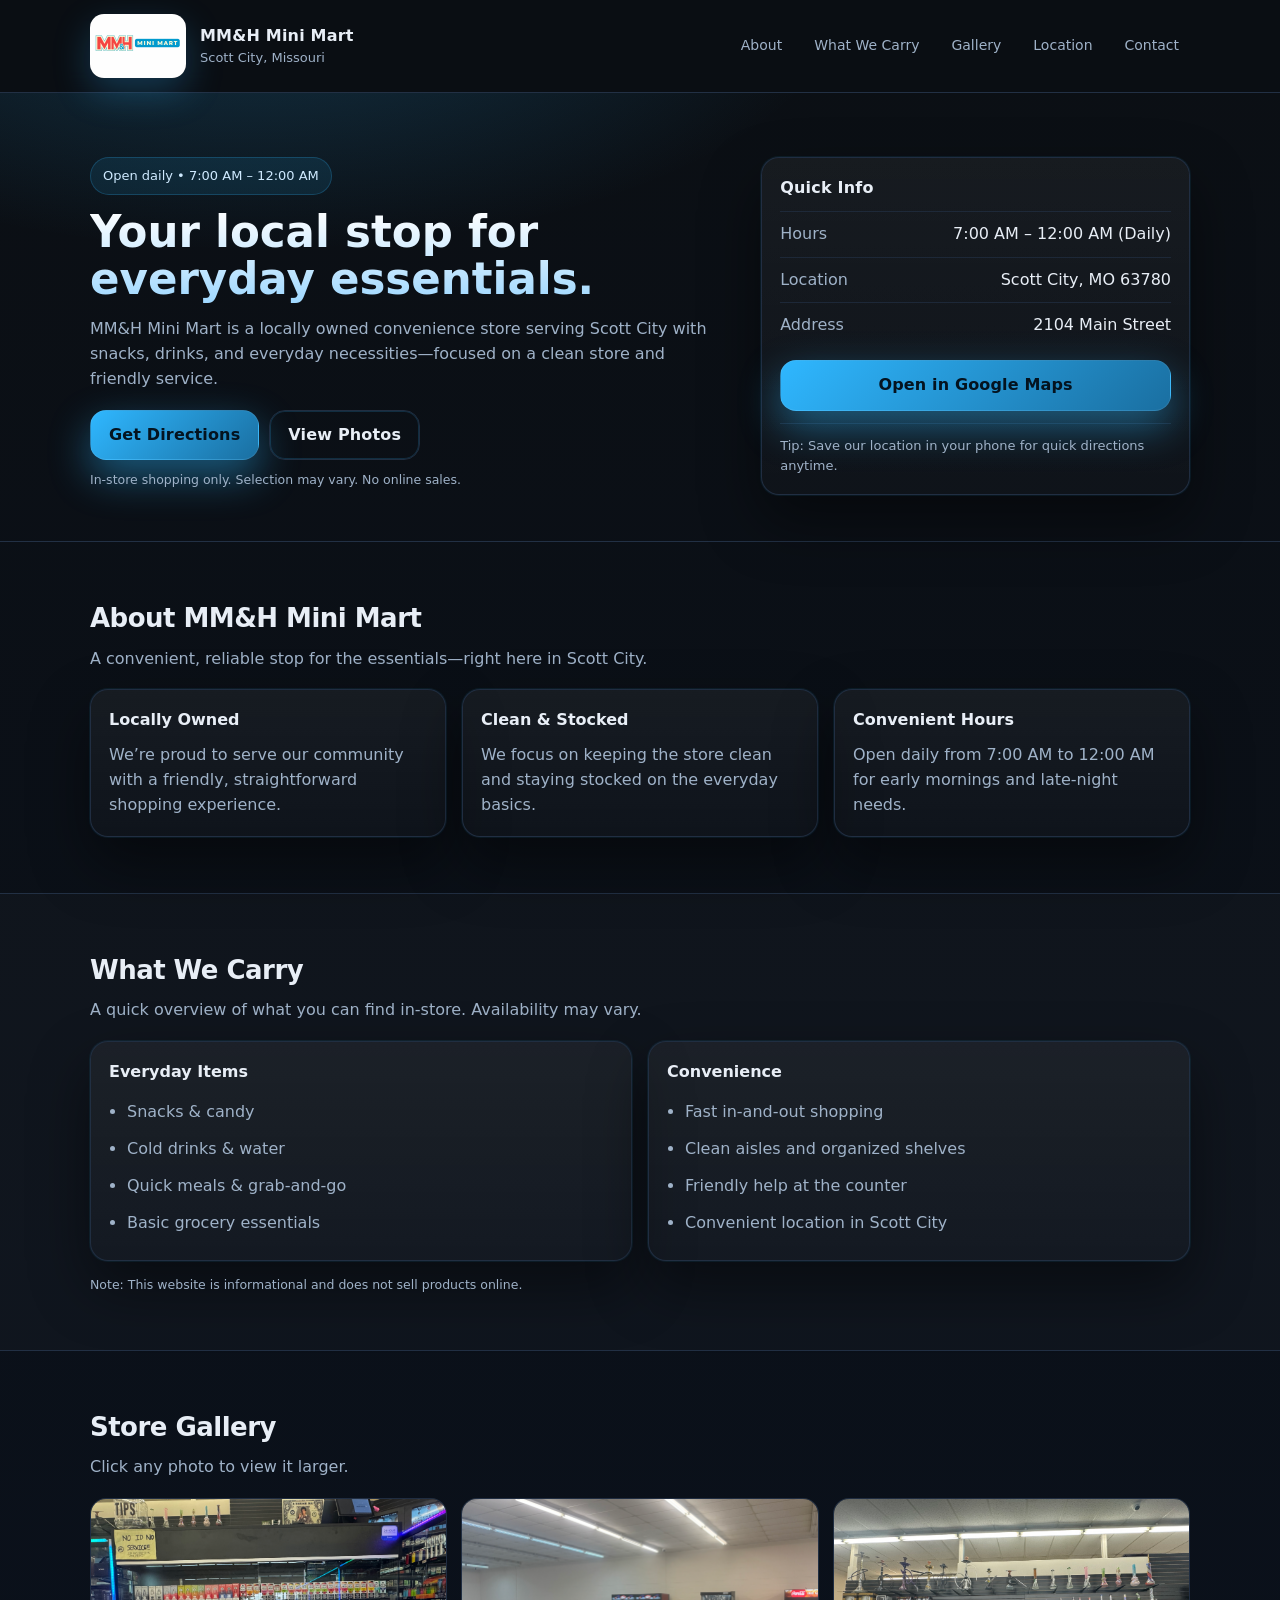
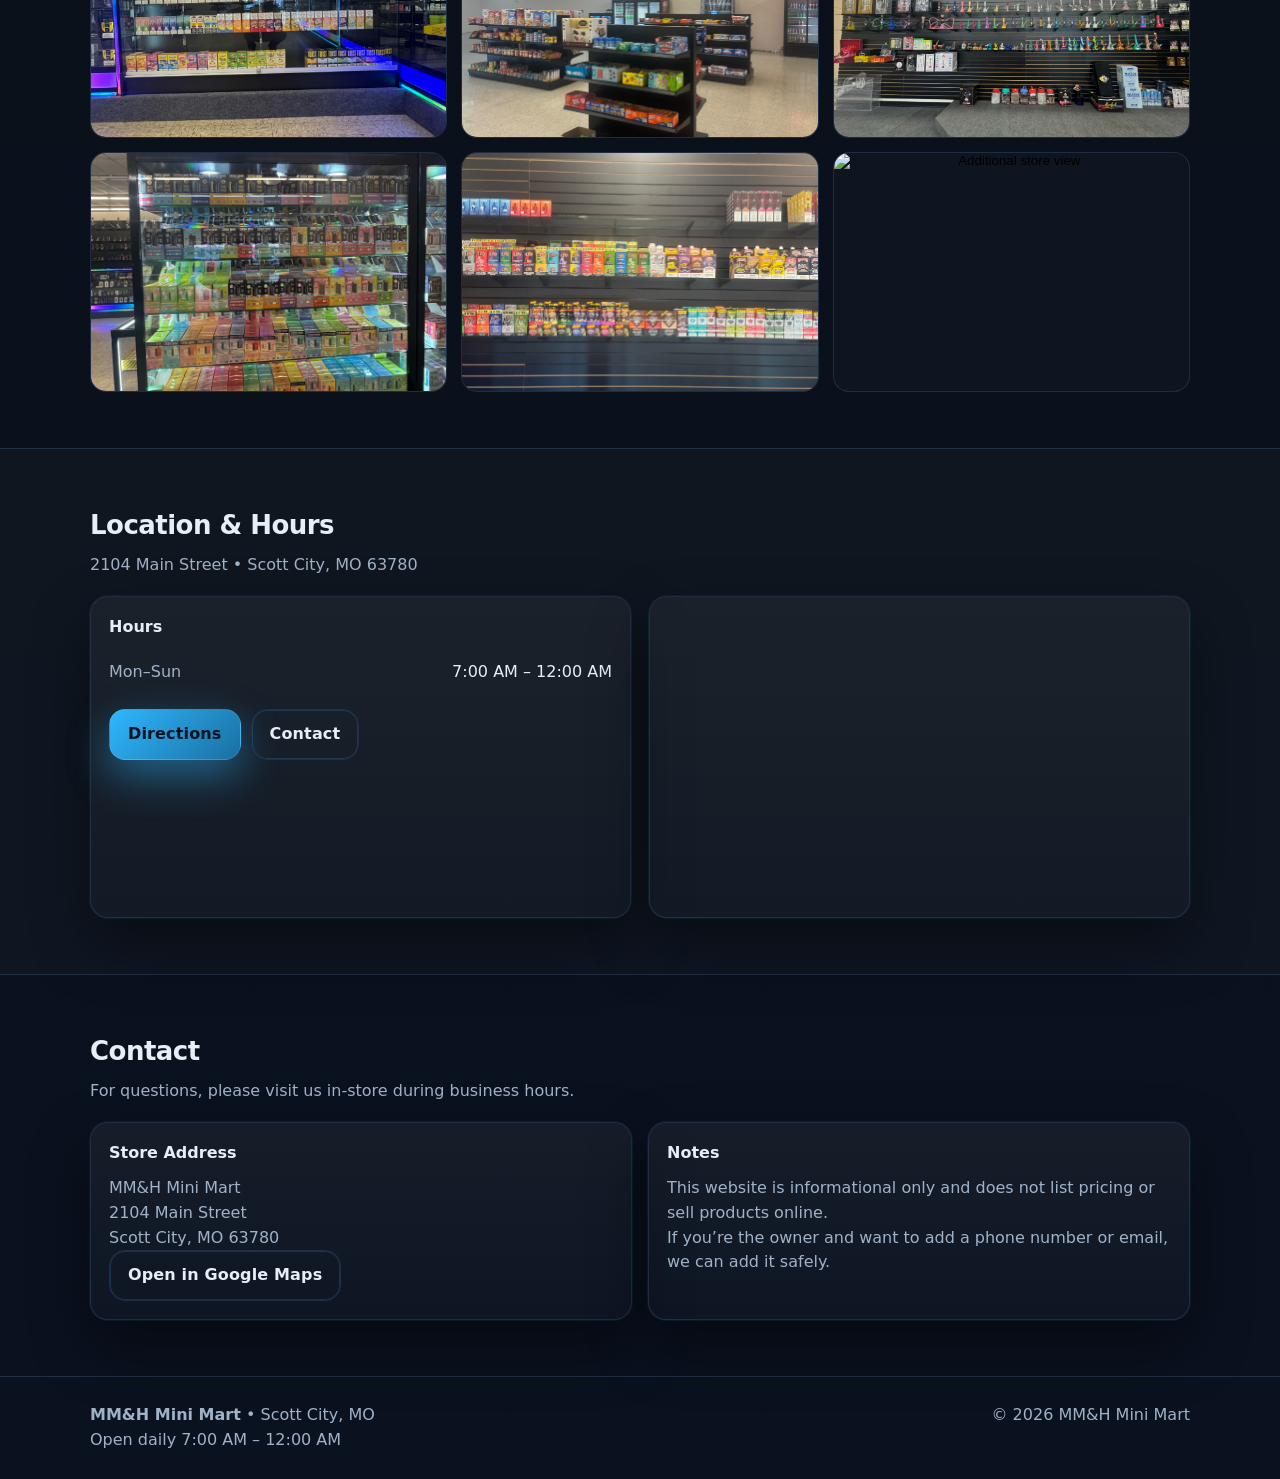
==== index.html @ 4894100f "Update index.html" ====
<!doctype html>
<html lang="en">
<head>
  <meta charset="utf-8" />
  <meta name="viewport" content="width=device-width, initial-scale=1" />
  <meta name="theme-color" content="#0b0f14" />

  <title>MM&H Mini Mart | Scott City, MO</title>
  <meta name="description" content="MM&H Mini Mart is a locally owned convenience store in Scott City, Missouri. Open daily 7:00 AM–12:00 AM. Snacks, drinks, and everyday essentials." />

  <!-- Open Graph (Facebook preview) -->
  <meta property="og:title" content="MM&H Mini Mart | Scott City, MO" />
  <meta property="og:description" content="Locally owned convenience store. Open daily 7:00 AM–12:00 AM. Snacks, drinks, and everyday essentials." />
  <meta property="og:type" content="website" />
  <meta property="og:url" content="https://mississippi-river-marketing.github.io/MM-H-Mini-Mart/" />
  <!-- Put an image here when you have it: assets/images/og.jpg (1200x630) -->
  <meta property="og:image" content="https://mississippi-river-marketing.github.io/MM-H-Mini-Mart/assets/images/og.jpg" />

  <!-- Twitter card -->
  <meta name="twitter:card" content="summary_large_image" />

  <link rel="stylesheet" href="./styles.css" />
</head>

<body>
  <a class="skip-link" href="#main">Skip to content</a>

  <!-- Header -->
  <header class="site-header" id="top">
    <div class="container header-inner">
      <a class="brand" href="#top" aria-label="MM&H Mini Mart Home">
        <img
          src="./assets/images/mmh-logo.png"
          alt="MM&H Mini Mart"
          class="site-logo"
          loading="eager"
        />
        <div class="brand-text">
          <div class="brand-name">MM&H Mini Mart</div>
          <div class="brand-sub">Scott City, Missouri</div>
        </div>
      </a>

      <nav class="nav" aria-label="Primary">
        <a href="#about">About</a>
        <a href="#highlights">What We Carry</a>
        <a href="#gallery">Gallery</a>
        <a href="#location">Location</a>
        <a href="#contact">Contact</a>
      </nav>

      <button class="menu-btn" id="menuBtn" aria-label="Open menu" aria-expanded="false" aria-controls="mobileNav">
        <span></span><span></span><span></span>
      </button>
    </div>

    <nav class="mobile-nav" id="mobileNav" aria-label="Mobile">
      <a href="#about">About</a>
      <a href="#highlights">What We Carry</a>
      <a href="#gallery">Gallery</a>
      <a href="#location">Location</a>
      <a href="#contact">Contact</a>
    </nav>
  </header>

  <main id="main">
    <!-- Hero -->
    <section class="hero">
      <div class="container hero-inner">
        <div class="hero-copy">
          <p class="pill">Open daily • 7:00 AM – 12:00 AM</p>

          <h1>Your local stop for everyday essentials.</h1>

          <p class="lead">
            MM&H Mini Mart is a locally owned convenience store serving Scott City with snacks, drinks,
            and everyday necessities—focused on a clean store and friendly service.
          </p>

          <div class="hero-actions">
            <a class="btn" href="#location">Get Directions</a>
            <a class="btn btn-outline" href="#gallery">View Photos</a>
          </div>

          <p class="fineprint">
            In-store shopping only. Selection may vary. No online sales.
          </p>
        </div>

        <aside class="card quick-card" aria-label="Quick info">
          <div class="card-title">Quick Info</div>

          <div class="card-row">
            <span class="k">Hours</span>
            <span class="v">7:00 AM – 12:00 AM (Daily)</span>
          </div>

          <div class="card-row">
            <span class="k">Location</span>
            <span class="v">Scott City, MO 63780</span>
          </div>

          <div class="card-row">
            <span class="k">Address</span>
            <span class="v">2104 Main Street</span>
          </div>

          <a class="btn btn-small" href="https://www.google.com/maps?q=2104+Main+Street,+Scott+City,+MO+63780" target="_blank" rel="noopener">
            Open in Google Maps
          </a>

          <div class="tip">
            Tip: Save our location in your phone for quick directions anytime.
          </div>
        </aside>
      </div>
    </section>

    <!-- About -->
    <section class="section" id="about">
      <div class="container">
        <div class="section-head">
          <h2>About MM&H Mini Mart</h2>
          <p class="muted">
            A convenient, reliable stop for the essentials—right here in Scott City.
          </p>
        </div>

        <div class="grid-3">
          <div class="panel">
            <h3>Locally Owned</h3>
            <p class="muted">
              We’re proud to serve our community with a friendly, straightforward shopping experience.
            </p>
          </div>

          <div class="panel">
            <h3>Clean & Stocked</h3>
            <p class="muted">
              We focus on keeping the store clean and staying stocked on the everyday basics.
            </p>
          </div>

          <div class="panel">
            <h3>Convenient Hours</h3>
            <p class="muted">
              Open daily from 7:00 AM to 12:00 AM for early mornings and late-night needs.
            </p>
          </div>
        </div>
      </div>
    </section>

    <!-- Highlights -->
    <section class="section section-alt" id="highlights">
      <div class="container">
        <div class="section-head">
          <h2>What We Carry</h2>
          <p class="muted">
            A quick overview of what you can find in-store. Availability may vary.
          </p>
        </div>

        <div class="grid-2">
          <div class="panel">
            <h3>Everyday Items</h3>
            <ul class="bullets">
              <li>Snacks & candy</li>
              <li>Cold drinks & water</li>
              <li>Quick meals & grab-and-go</li>
              <li>Basic grocery essentials</li>
            </ul>
          </div>

          <div class="panel">
            <h3>Convenience</h3>
            <ul class="bullets">
              <li>Fast in-and-out shopping</li>
              <li>Clean aisles and organized shelves</li>
              <li>Friendly help at the counter</li>
              <li>Convenient location in Scott City</li>
            </ul>
          </div>
        </div>

        <p class="fineprint" style="margin-top:14px;">
          Note: This website is informational and does not sell products online.
        </p>
      </div>
    </section>

    <!-- Gallery -->
    <section class="section" id="gallery">
      <div class="container">
        <div class="section-head">
          <h2>Store Gallery</h2>
          <p class="muted">
            Click any photo to view it larger.
          </p>
        </div>

        <div class="gallery">
          <button class="shot" data-full="./assets/images/photo-01.jpg" aria-label="View photo 1">
            <img src="./assets/images/photo-01.jpeg" alt="Store interior view" loading="lazy" />
          </button>
          <button class="shot" data-full="./assets/images/photo-02.jpg" aria-label="View photo 2">
            <img src="./assets/images/photo-02.jpeg" alt="Store shelves view" loading="lazy" />
          </button>
          <button class="shot" data-full="./assets/images/photo-03.jpg" aria-label="View photo 3">
            <img src="./assets/images/photo-03.jpeg" alt="Store section view" loading="lazy" />
          </button>
          <button class="shot" data-full="./assets/images/photo-04.jpg" aria-label="View photo 4">
            <img src="./assets/images/photo-04.jpeg" alt="Store aisle view" loading="lazy" />
          </button>
          <button class="shot" data-full="./assets/images/photo-05.jpg" aria-label="View photo 5">
            <img src="./assets/images/photo-05.jpeg" alt="Additional store view" loading="lazy" />
          </button>
          <button class="shot" data-full="./assets/images/photo-06.jpg" aria-label="View photo 6">
            <img src="./assets/images/photo-06.jpeg" alt="Additional store view" loading="lazy" />
          </button>
        </div>
      </div>
    </section>

    <!-- Location -->
    <section class="section section-alt" id="location">
      <div class="container">
        <div class="section-head">
          <h2>Location & Hours</h2>
          <p class="muted">2104 Main Street • Scott City, MO 63780</p>
        </div>

        <div class="two-col">
          <div class="panel">
            <h3>Hours</h3>
            <ul class="hours">
              <li><span>Mon–Sun</span><span>7:00 AM – 12:00 AM</span></li>
            </ul>

            <div class="actions-row">
              <a class="btn" href="https://www.google.com/maps?q=2104+Main+Street,+Scott+City,+MO+63780" target="_blank" rel="noopener">Directions</a>
              <a class="btn btn-outline" href="#contact">Contact</a>
            </div>
          </div>

          <div class="panel map-wrap" aria-label="Google map">
            <iframe
              title="MM&H Mini Mart map"
              loading="lazy"
              referrerpolicy="no-referrer-when-downgrade"
              src="https://www.google.com/maps?q=2104%20Main%20Street%2C%20Scott%20City%2C%20MO%2063780&output=embed">
            </iframe>
          </div>
        </div>
      </div>
    </section>

    <!-- Contact -->
    <section class="section" id="contact">
      <div class="container">
        <div class="section-head">
          <h2>Contact</h2>
          <p class="muted">
            For questions, please visit us in-store during business hours.
          </p>
        </div>

        <div class="grid-2">
          <div class="panel">
            <h3>Store Address</h3>
            <p class="muted">
              MM&H Mini Mart<br />
              2104 Main Street<br />
              Scott City, MO 63780
            </p>
            <a class="btn btn-outline" href="https://www.google.com/maps?q=2104+Main+Street,+Scott+City,+MO+63780" target="_blank" rel="noopener">
              Open in Google Maps
            </a>
          </div>

          <div class="panel">
            <h3>Notes</h3>
            <p class="muted">
              This website is informational only and does not list pricing or sell products online.
            </p>
            <p class="muted">
              If you’re the owner and want to add a phone number or email, we can add it safely.
            </p>
          </div>
        </div>
      </div>
    </section>
  </main>

  <!-- Footer -->
  <footer class="site-footer">
    <div class="container footer-inner">
      <div>
        <strong>MM&H Mini Mart</strong> • Scott City, MO
        <div class="muted">Open daily 7:00 AM – 12:00 AM</div>
      </div>
      <div class="muted">
        © <span id="year"></span> MM&H Mini Mart
      </div>
    </div>
  </footer>

  <!-- Lightbox -->
  <div class="lightbox" id="lightbox" aria-hidden="true" role="dialog" aria-label="Image preview">
    <button class="lightbox-close" id="lightboxClose" aria-label="Close image">×</button>
    <img id="lightboxImg" alt="Expanded view" />
  </div>

  <!-- LocalBusiness Schema (helps Google) -->
  <script type="application/ld+json">
  {
    "@context": "https://schema.org",
    "@type": "ConvenienceStore",
    "name": "MM&H Mini Mart",
    "address": {
      "@type": "PostalAddress",
      "streetAddress": "2104 Main Street",
      "addressLocality": "Scott City",
      "addressRegion": "MO",
      "postalCode": "63780",
      "addressCountry": "US"
    },
    "openingHoursSpecification": [{
      "@type": "OpeningHoursSpecification",
      "dayOfWeek": ["Monday","Tuesday","Wednesday","Thursday","Friday","Saturday","Sunday"],
      "opens": "07:00",
      "closes": "00:00"
    }],
    "url": "https://mississippi-river-marketing.github.io/MM-H-Mini-Mart/"
  }
  </script>

  <script>
    // year
    document.getElementById("year").textContent = new Date().getFullYear();

    // mobile menu
    const btn = document.getElementById("menuBtn");
    const mobileNav = document.getElementById("mobileNav");
    btn.addEventListener("click", () => {
      const open = mobileNav.classList.toggle("open");
      btn.setAttribute("aria-expanded", open ? "true" : "false");
    });
    mobileNav.querySelectorAll("a").forEach(a => a.addEventListener("click", () => {
      mobileNav.classList.remove("open");
      btn.setAttribute("aria-expanded", "false");
    }));

    // lightbox
    const lightbox = document.getElementById("lightbox");
    const lightboxImg = document.getElementById("lightboxImg");
    const lightboxClose = document.getElementById("lightboxClose");

    function openLightbox(src) {
      lightboxImg.src = src;
      lightbox.classList.add("open");
      lightbox.setAttribute("aria-hidden", "false");
      document.body.style.overflow = "hidden";
    }
    function closeLightbox() {
      lightbox.classList.remove("open");
      lightbox.setAttribute("aria-hidden", "true");
      lightboxImg.src = "";
      document.body.style.overflow = "";
    }

    document.querySelectorAll(".shot").forEach(btn => {
      btn.addEventListener("click", () => openLightbox(btn.dataset.full));
    });
    lightboxClose.addEventListener("click", closeLightbox);
    lightbox.addEventListener("click", (e) => { if (e.target === lightbox) closeLightbox(); });
    document.addEventListener("keydown", (e) => { if (e.key === "Escape") closeLightbox(); });
  </script>
</body>
</html>
---- styles.css ----
:root{
  --bg:#0b0f14;
  --bg2:#0a1220;
  --panel:#111824;
  --text:#e8eef6;
  --muted:#9fb2c8;
  --line:#223044;

  --accent:#2fb7ff;
  --accent2:#1a6fa1;
  --glow:rgba(47,183,255,.18);

  --radius:18px;
}

*{ box-sizing:border-box; }
html,body{ margin:0; padding:0; }

body{
  font-family: system-ui, -apple-system, Segoe UI, Roboto, Arial, sans-serif;
  background:
    radial-gradient(1200px 600px at 12% -20%, var(--glow), transparent 60%),
    linear-gradient(180deg, var(--bg) 0%, var(--bg2) 100%);
  color: var(--text);
  line-height: 1.55;
}

a{ color:inherit; text-decoration:none; }

.container{
  width:min(1100px, calc(100% - 32px));
  margin:0 auto;
}

.skip-link{
  position:absolute;
  left:-999px;
  top:8px;
  background:#fff;
  color:#000;
  padding:10px 12px;
  border-radius:10px;
  z-index:9999;
}
.skip-link:focus{ left:12px; }

/* Header */
.site-header{
  position: sticky;
  top: 0;
  z-index: 20;
  background: rgba(11,15,20,.86);
  backdrop-filter: blur(12px);
  border-bottom: 1px solid var(--line);
}

.header-inner{
  display:flex;
  align-items:center;
  justify-content:space-between;
  gap:16px;
  padding:14px 0;
}

.brand{
  display:flex;
  align-items:center;
  gap:14px;
  min-width: 240px;
}
.brand-text{ display:flex; flex-direction:column; }
.brand-name{ font-weight:800; letter-spacing:.2px; }
.brand-sub{ font-size:13px; color:var(--muted); }

.site-logo{
  height:64px;
  width:auto;
  display:block;
  border-radius:14px;
  box-shadow: 0 14px 36px rgba(47,183,255,.25);
}

.nav{
  display:flex;
  gap:10px;
  flex-wrap:wrap;
  justify-content:flex-end;
}
.nav a{
  font-size:14px;
  color:var(--muted);
  padding:8px 10px;
  border-radius:12px;
  border:1px solid transparent;
  transition:.15s ease;
}
.nav a:hover{
  color:var(--text);
  background: rgba(47,183,255,.10);
  border-color: rgba(47,183,255,.22);
}

/* Mobile menu button */
.menu-btn{
  display:none;
  background:transparent;
  border:1px solid rgba(34,48,68,.9);
  border-radius:14px;
  padding:10px 11px;
  cursor:pointer;
}
.menu-btn span{
  display:block;
  width:20px;
  height:2px;
  background: var(--text);
  margin:4px 0;
  border-radius:2px;
  opacity:.9;
}

/* Mobile nav */
.mobile-nav{
  display:none;
  border-top:1px solid var(--line);
  padding: 10px 16px 16px;
}
.mobile-nav a{
  display:block;
  padding:10px 10px;
  border-radius:12px;
  color:var(--muted);
}
.mobile-nav a:hover{
  background: rgba(47,183,255,.10);
  color:var(--text);
}
.mobile-nav.open{ display:block; }

/* Hero */
.hero{
  padding: 64px 0 46px;
  border-bottom: 1px solid var(--line);
  background:
    radial-gradient(1000px 450px at 20% -25%, rgba(47,183,255,.22), transparent 60%);
}

.hero-inner{
  display:grid;
  grid-template-columns: 1.2fr .8fr;
  gap: 28px;
  align-items: start;
}

.pill{
  display:inline-block;
  padding:8px 12px;
  border-radius:999px;
  font-size:13px;
  color: #cfeaff;
  background: rgba(47,183,255,.10);
  border: 1px solid rgba(47,183,255,.22);
  margin: 0 0 14px;
}

.hero h1{
  font-size: clamp(32px, 3.4vw, 48px);
  line-height: 1.08;
  margin: 0 0 14px;
  background: linear-gradient(180deg, #ffffff, #9fd8ff);
  -webkit-background-clip: text;
  -webkit-text-fill-color: transparent;
}

.lead{
  color: var(--muted);
  max-width: 62ch;
  margin: 0 0 18px;
}

.hero-actions{ display:flex; gap:10px; flex-wrap:wrap; margin: 18px 0 10px; }

.fineprint{
  font-size: 12.5px;
  color: var(--muted);
  margin: 8px 0 0;
}

/* Buttons */
.btn{
  display:inline-block;
  padding: 12px 18px;
  border-radius: 16px;
  background: linear-gradient(135deg, var(--accent), var(--accent2));
  color: #04131f;
  font-weight: 800;
  letter-spacing: .15px;
  box-shadow: 0 16px 40px rgba(47,183,255,.45);
  border: 1px solid rgba(255,255,255,.08);
  transition: transform .15s ease, box-shadow .15s ease, filter .15s ease;
}
.btn:hover{
  transform: translateY(-2px);
  box-shadow: 0 24px 55px rgba(47,183,255,.55);
  filter: brightness(1.02);
}
.btn-outline{
  background: transparent;
  color: var(--text);
  border: 1px solid rgba(34,48,68,.95);
  box-shadow: inset 0 0 0 1px rgba(47,183,255,.18);
}
.btn-small{
  width:100%;
  text-align:center;
  margin-top:12px;
}

/* Cards / panels */
.card, .panel{
  background: linear-gradient(180deg, rgba(255,255,255,.05), rgba(255,255,255,.02));
  border: 1px solid rgba(34,48,68,.95);
  border-radius: var(--radius);
  padding: 18px;
  box-shadow: 0 0 0 1px rgba(47,183,255,.08), 0 26px 60px rgba(0,0,0,.45);
}

.quick-card .tip{
  margin-top: 12px;
  font-size: 13px;
  color: var(--muted);
  border-top: 1px solid rgba(34,48,68,.7);
  padding-top: 12px;
}

.card-title{
  font-weight: 900;
  margin-bottom: 10px;
  letter-spacing:.2px;
}

.card-row{
  display:flex;
  justify-content:space-between;
  gap:12px;
  padding: 10px 0;
  border-top: 1px solid rgba(34,48,68,.7);
  color: var(--muted);
}
.card-row:first-of-type{ border-top:none; }
.card-row .k{ color: var(--muted); }
.card-row .v{ color: var(--text); text-align:right; }

/* Sections */
.section{ padding: 56px 0; }
.section-alt{
  background: rgba(255,255,255,.02);
  border-top: 1px solid var(--line);
  border-bottom: 1px solid var(--line);
}

.section-head{
  margin-bottom: 18px;
}
.section h2{
  margin:0 0 8px;
  font-size: 26px;
  letter-spacing:-.02em;
}
.muted{ color: var(--muted); margin:0; }

/* Layout grids */
.grid-3{
  display:grid;
  grid-template-columns: repeat(3, 1fr);
  gap: 16px;
}
.grid-2{
  display:grid;
  grid-template-columns: 1fr 1fr;
  gap: 16px;
}
.two-col{
  display:grid;
  grid-template-columns: 1fr 1fr;
  gap: 18px;
  align-items: stretch;
}

.panel h3{
  margin: 0 0 10px;
  font-size: 16px;
}
.panel p{ margin: 0; }

/* Bullets */
.bullets{
  margin: 0;
  padding-left: 18px;
  color: var(--muted);
}
.bullets li{ padding: 6px 0; }

/* Gallery */
.gallery{
  display:grid;
  grid-template-columns: repeat(3, 1fr);
  gap: 14px;
}

.shot{
  border:0;
  padding:0;
  background: transparent;
  cursor:pointer;
  border-radius: 16px;
}

.shot img{
  width:100%;
  height: 240px;
  object-fit: cover;
  display:block;
  border-radius: 16px;
  border: 1px solid rgba(34,48,68,.95);
  background: rgba(255,255,255,.02);
  transition: transform .2s ease, box-shadow .2s ease, filter .2s ease;
}

.shot:hover img{
  transform: translateY(-6px);
  box-shadow: 0 30px 70px rgba(0,0,0,.62);
  filter: saturate(1.05);
}

/* Hours */
.hours{
  list-style:none;
  padding:0;
  margin:0;
}
.hours li{
  display:flex;
  justify-content:space-between;
  gap:12px;
  padding: 10px 0;
  border-top: 1px solid rgba(34,48,68,.7);
  color: var(--muted);
}
.hours li:first-child{ border-top:none; }
.hours span:last-child{ color: var(--text); }

/* Map */
.map-wrap{
  padding: 0;
  overflow: hidden;
}
.map-wrap iframe{
  width:100%;
  height: 320px;
  border:0;
  display:block;
}

.actions-row{
  display:flex;
  gap:10px;
  flex-wrap:wrap;
  margin-top: 14px;
}

/* Footer */
.site-footer{
  border-top: 1px solid var(--line);
  padding: 26px 0;
}
.footer-inner{
  display:flex;
  justify-content:space-between;
  gap:14px;
  flex-wrap:wrap;
  color: var(--muted);
}

/* Lightbox */
.lightbox{
  position: fixed;
  inset: 0;
  background: rgba(0,0,0,.78);
  display:none;
  align-items:center;
  justify-content:center;
  padding: 22px;
  z-index: 999;
}
.lightbox.open{ display:flex; }
.lightbox img{
  max-width: min(1100px, 96vw);
  max-height: 86vh;
  border-radius: 18px;
  border: 1px solid rgba(255,255,255,.14);
  box-shadow: 0 40px 90px rgba(0,0,0,.8);
}
.lightbox-close{
  position:absolute;
  top: 14px;
  right: 14px;
  width: 44px;
  height: 44px;
  border-radius: 14px;
  border: 1px solid rgba(255,255,255,.16);
  background: rgba(255,255,255,.06);
  color: #fff;
  font-size: 26px;
  line-height: 1;
  cursor:pointer;
}

/* Responsive */
@media (max-width: 980px){
  .hero-inner{ grid-template-columns: 1fr; }
  .gallery{ grid-template-columns: repeat(2, 1fr); }
  .grid-3{ grid-template-columns: 1fr; }
  .grid-2, .two-col{ grid-template-columns: 1fr; }
  .map-wrap iframe{ height: 300px; }
}

@media (max-width: 700px){
  .nav{ display:none; }
  .menu-btn{ display:inline-block; }
  .site-logo{ height: 54px; }
  .shot img{ height: 220px; }
}

@media (max-width: 520px){
  .gallery{ grid-template-columns: 1fr; }
  .shot img{ height: 230px; }
}
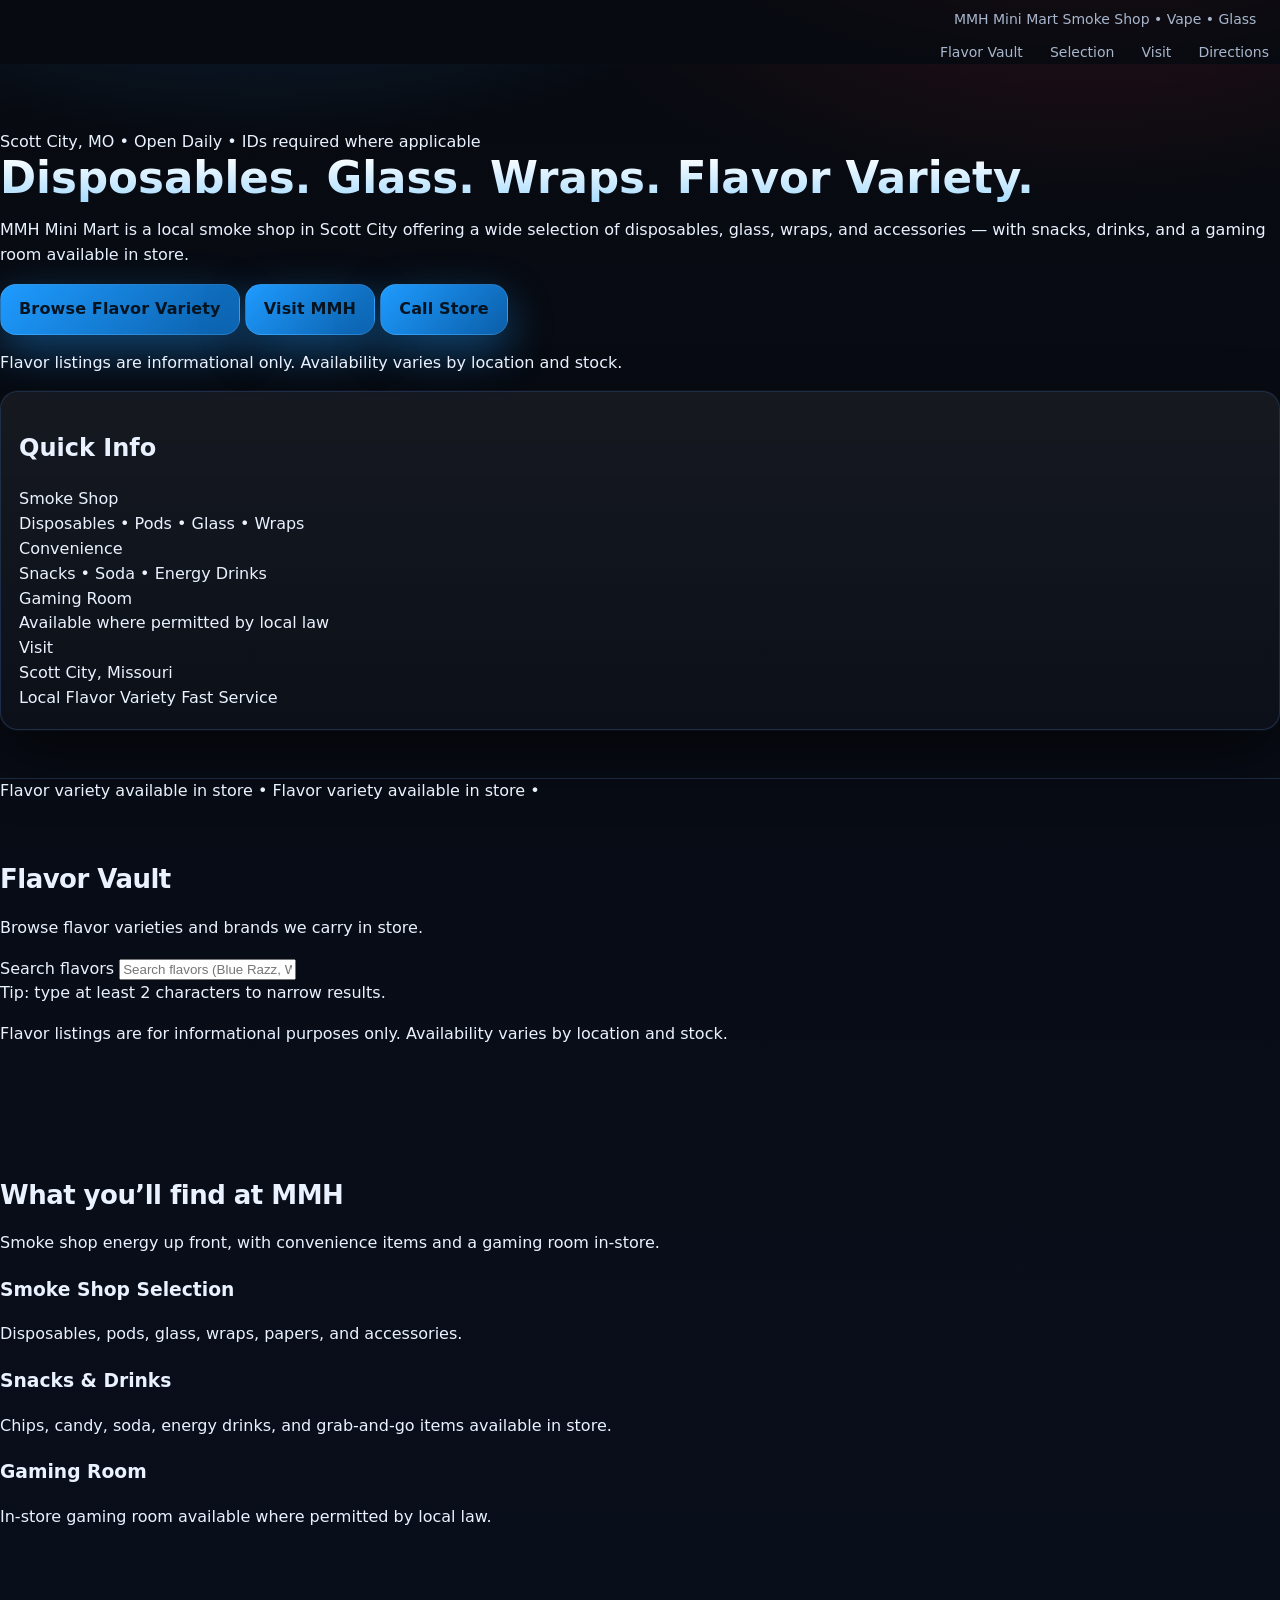
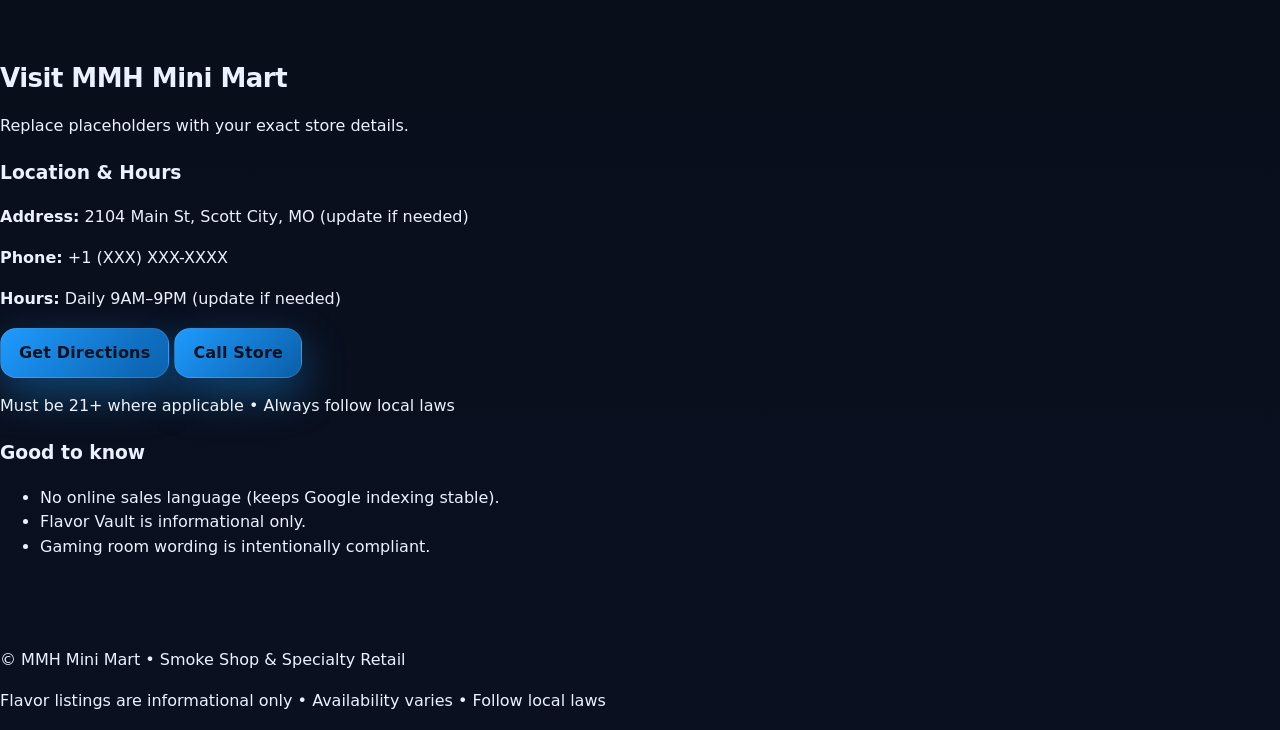
==== commit 07fa6ce2: "Update index.html" ====
--- a/index.html
+++ b/index.html
@@ -1,380 +1,217 @@
-<!doctype html>
+<!DOCTYPE html>
 <html lang="en">
 <head>
-  <meta charset="utf-8" />
-  <meta name="viewport" content="width=device-width, initial-scale=1" />
-  <meta name="theme-color" content="#0b0f14" />
-
-  <title>MM&H Mini Mart | Scott City, MO</title>
-  <meta name="description" content="MM&H Mini Mart is a locally owned convenience store in Scott City, Missouri. Open daily 7:00 AM–12:00 AM. Snacks, drinks, and everyday essentials." />
-
-  <!-- Open Graph (Facebook preview) -->
-  <meta property="og:title" content="MM&H Mini Mart | Scott City, MO" />
-  <meta property="og:description" content="Locally owned convenience store. Open daily 7:00 AM–12:00 AM. Snacks, drinks, and everyday essentials." />
+  <meta charset="UTF-8" />
+  <meta name="viewport" content="width=device-width, initial-scale=1.0" />
+
+  <title>MMH Mini Mart | Smoke Shop & Specialty Retail (Scott City, MO)</title>
+  <meta name="description" content="MMH Mini Mart is a local smoke shop in Scott City, MO offering disposables, glass, wraps, accessories, snacks, drinks, and an in-store gaming room." />
+  <meta name="robots" content="index, follow" />
+  <meta name="theme-color" content="#07080c" />
+
+  <!-- Open Graph -->
+  <meta property="og:title" content="MMH Mini Mart | Smoke Shop & Specialty Retail" />
+  <meta property="og:description" content="Disposables, glass, wraps, accessories, plus snacks, drinks, and an in-store gaming room in Scott City, MO." />
   <meta property="og:type" content="website" />
-  <meta property="og:url" content="https://mississippi-river-marketing.github.io/MM-H-Mini-Mart/" />
-  <!-- Put an image here when you have it: assets/images/og.jpg (1200x630) -->
-  <meta property="og:image" content="https://mississippi-river-marketing.github.io/MM-H-Mini-Mart/assets/images/og.jpg" />
-
-  <!-- Twitter card -->
-  <meta name="twitter:card" content="summary_large_image" />
-
-  <link rel="stylesheet" href="./styles.css" />
+
+  <link rel="stylesheet" href="styles.css" />
 </head>
 
 <body>
-  <a class="skip-link" href="#main">Skip to content</a>
-
-  <!-- Header -->
-  <header class="site-header" id="top">
-    <div class="container header-inner">
-      <a class="brand" href="#top" aria-label="MM&H Mini Mart Home">
-        <img
-          src="./assets/images/mmh-logo.png"
-          alt="MM&H Mini Mart"
-          class="site-logo"
-          loading="eager"
-        />
-        <div class="brand-text">
-          <div class="brand-name">MM&H Mini Mart</div>
-          <div class="brand-sub">Scott City, Missouri</div>
-        </div>
+  <!-- Sticky Navigation -->
+  <header class="nav">
+    <div class="nav__inner">
+      <a class="brand" href="#top" aria-label="MMH Mini Mart Home">
+        <span class="brand__mark" aria-hidden="true"></span>
+        <span class="brand__text">
+          <span class="brand__name">MMH Mini Mart</span>
+          <span class="brand__meta">Smoke Shop • Vape • Glass</span>
+        </span>
       </a>
 
-      <nav class="nav" aria-label="Primary">
-        <a href="#about">About</a>
-        <a href="#highlights">What We Carry</a>
-        <a href="#gallery">Gallery</a>
-        <a href="#location">Location</a>
-        <a href="#contact">Contact</a>
+      <nav class="nav__links" aria-label="Primary navigation">
+        <a href="#flavors">Flavor Vault</a>
+        <a href="#selection">Selection</a>
+        <a href="#visit">Visit</a>
+        <a class="nav__cta" href="#visit">Directions</a>
       </nav>
-
-      <button class="menu-btn" id="menuBtn" aria-label="Open menu" aria-expanded="false" aria-controls="mobileNav">
-        <span></span><span></span><span></span>
-      </button>
     </div>
-
-    <nav class="mobile-nav" id="mobileNav" aria-label="Mobile">
-      <a href="#about">About</a>
-      <a href="#highlights">What We Carry</a>
-      <a href="#gallery">Gallery</a>
-      <a href="#location">Location</a>
-      <a href="#contact">Contact</a>
-    </nav>
   </header>
 
-  <main id="main">
+  <main id="top">
     <!-- Hero -->
     <section class="hero">
-      <div class="container hero-inner">
-        <div class="hero-copy">
-          <p class="pill">Open daily • 7:00 AM – 12:00 AM</p>
-
-          <h1>Your local stop for everyday essentials.</h1>
-
-          <p class="lead">
-            MM&H Mini Mart is a locally owned convenience store serving Scott City with snacks, drinks,
-            and everyday necessities—focused on a clean store and friendly service.
-          </p>
-
-          <div class="hero-actions">
-            <a class="btn" href="#location">Get Directions</a>
-            <a class="btn btn-outline" href="#gallery">View Photos</a>
-          </div>
-
-          <p class="fineprint">
-            In-store shopping only. Selection may vary. No online sales.
-          </p>
-        </div>
-
-        <aside class="card quick-card" aria-label="Quick info">
-          <div class="card-title">Quick Info</div>
-
-          <div class="card-row">
-            <span class="k">Hours</span>
-            <span class="v">7:00 AM – 12:00 AM (Daily)</span>
-          </div>
-
-          <div class="card-row">
-            <span class="k">Location</span>
-            <span class="v">Scott City, MO 63780</span>
-          </div>
-
-          <div class="card-row">
-            <span class="k">Address</span>
-            <span class="v">2104 Main Street</span>
-          </div>
-
-          <a class="btn btn-small" href="https://www.google.com/maps?q=2104+Main+Street,+Scott+City,+MO+63780" target="_blank" rel="noopener">
-            Open in Google Maps
-          </a>
-
-          <div class="tip">
-            Tip: Save our location in your phone for quick directions anytime.
+      <div class="hero__inner">
+        <div class="hero__content">
+          <div class="hero__kicker">
+            <span class="dot" aria-hidden="true"></span>
+            Scott City, MO • Open Daily • IDs required where applicable
+          </div>
+
+          <h1 class="hero__title">Disposables. Glass. Wraps. Flavor Variety.</h1>
+
+          <p class="hero__sub">
+            MMH Mini Mart is a local smoke shop in Scott City offering a wide selection of disposables,
+            glass, wraps, and accessories — with snacks, drinks, and a gaming room available in store.
+          </p>
+
+          <div class="hero__actions">
+            <a class="btn btn--primary" href="#flavors">Browse Flavor Variety</a>
+            <a class="btn" href="#visit">Visit MMH</a>
+            <a class="btn btn--ghost" href="tel:+1XXXXXXXXXX">Call Store</a>
+          </div>
+
+          <p class="hero__fineprint">
+            Flavor listings are informational only. Availability varies by location and stock.
+          </p>
+        </div>
+
+        <aside class="hero__card" aria-label="Quick info">
+          <div class="card">
+            <h2 class="card__title">Quick Info</h2>
+
+            <div class="card__rows">
+              <div class="row">
+                <div class="row__label">Smoke Shop</div>
+                <div class="row__value">Disposables • Pods • Glass • Wraps</div>
+              </div>
+              <div class="row">
+                <div class="row__label">Convenience</div>
+                <div class="row__value">Snacks • Soda • Energy Drinks</div>
+              </div>
+              <div class="row">
+                <div class="row__label">Gaming Room</div>
+                <div class="row__value">Available where permitted by local law</div>
+              </div>
+              <div class="row">
+                <div class="row__label">Visit</div>
+                <div class="row__value">Scott City, Missouri</div>
+              </div>
+            </div>
+
+            <div class="card__badges">
+              <span class="badge">Local</span>
+              <span class="badge">Flavor Variety</span>
+              <span class="badge">Fast Service</span>
+            </div>
           </div>
         </aside>
       </div>
     </section>
 
-    <!-- About -->
-    <section class="section" id="about">
-      <div class="container">
-        <div class="section-head">
-          <h2>About MM&H Mini Mart</h2>
-          <p class="muted">
-            A convenient, reliable stop for the essentials—right here in Scott City.
-          </p>
-        </div>
-
-        <div class="grid-3">
-          <div class="panel">
-            <h3>Locally Owned</h3>
-            <p class="muted">
-              We’re proud to serve our community with a friendly, straightforward shopping experience.
-            </p>
-          </div>
-
-          <div class="panel">
-            <h3>Clean & Stocked</h3>
-            <p class="muted">
-              We focus on keeping the store clean and staying stocked on the everyday basics.
-            </p>
-          </div>
-
-          <div class="panel">
-            <h3>Convenient Hours</h3>
-            <p class="muted">
-              Open daily from 7:00 AM to 12:00 AM for early mornings and late-night needs.
-            </p>
-          </div>
-        </div>
-      </div>
-    </section>
-
-    <!-- Highlights -->
-    <section class="section section-alt" id="highlights">
-      <div class="container">
-        <div class="section-head">
-          <h2>What We Carry</h2>
-          <p class="muted">
-            A quick overview of what you can find in-store. Availability may vary.
-          </p>
-        </div>
-
-        <div class="grid-2">
-          <div class="panel">
-            <h3>Everyday Items</h3>
-            <ul class="bullets">
-              <li>Snacks & candy</li>
-              <li>Cold drinks & water</li>
-              <li>Quick meals & grab-and-go</li>
-              <li>Basic grocery essentials</li>
-            </ul>
-          </div>
-
-          <div class="panel">
-            <h3>Convenience</h3>
-            <ul class="bullets">
-              <li>Fast in-and-out shopping</li>
-              <li>Clean aisles and organized shelves</li>
-              <li>Friendly help at the counter</li>
-              <li>Convenient location in Scott City</li>
-            </ul>
-          </div>
-        </div>
-
-        <p class="fineprint" style="margin-top:14px;">
-          Note: This website is informational and does not sell products online.
-        </p>
-      </div>
-    </section>
-
-    <!-- Gallery -->
-    <section class="section" id="gallery">
-      <div class="container">
-        <div class="section-head">
-          <h2>Store Gallery</h2>
-          <p class="muted">
-            Click any photo to view it larger.
-          </p>
-        </div>
-
-        <div class="gallery">
-          <button class="shot" data-full="./assets/images/photo-01.jpg" aria-label="View photo 1">
-            <img src="./assets/images/photo-01.jpeg" alt="Store interior view" loading="lazy" />
-          </button>
-          <button class="shot" data-full="./assets/images/photo-02.jpg" aria-label="View photo 2">
-            <img src="./assets/images/photo-02.jpeg" alt="Store shelves view" loading="lazy" />
-          </button>
-          <button class="shot" data-full="./assets/images/photo-03.jpg" aria-label="View photo 3">
-            <img src="./assets/images/photo-03.jpeg" alt="Store section view" loading="lazy" />
-          </button>
-          <button class="shot" data-full="./assets/images/photo-04.jpg" aria-label="View photo 4">
-            <img src="./assets/images/photo-04.jpeg" alt="Store aisle view" loading="lazy" />
-          </button>
-          <button class="shot" data-full="./assets/images/photo-05.jpg" aria-label="View photo 5">
-            <img src="./assets/images/photo-05.jpeg" alt="Additional store view" loading="lazy" />
-          </button>
-          <button class="shot" data-full="./assets/images/photo-06.jpg" aria-label="View photo 6">
-            <img src="./assets/images/photo-06.jpeg" alt="Additional store view" loading="lazy" />
-          </button>
-        </div>
-      </div>
-    </section>
-
-    <!-- Location -->
-    <section class="section section-alt" id="location">
-      <div class="container">
-        <div class="section-head">
-          <h2>Location & Hours</h2>
-          <p class="muted">2104 Main Street • Scott City, MO 63780</p>
-        </div>
-
-        <div class="two-col">
-          <div class="panel">
-            <h3>Hours</h3>
-            <ul class="hours">
-              <li><span>Mon–Sun</span><span>7:00 AM – 12:00 AM</span></li>
-            </ul>
-
-            <div class="actions-row">
-              <a class="btn" href="https://www.google.com/maps?q=2104+Main+Street,+Scott+City,+MO+63780" target="_blank" rel="noopener">Directions</a>
-              <a class="btn btn-outline" href="#contact">Contact</a>
-            </div>
-          </div>
-
-          <div class="panel map-wrap" aria-label="Google map">
-            <iframe
-              title="MM&H Mini Mart map"
-              loading="lazy"
-              referrerpolicy="no-referrer-when-downgrade"
-              src="https://www.google.com/maps?q=2104%20Main%20Street%2C%20Scott%20City%2C%20MO%2063780&output=embed">
-            </iframe>
-          </div>
-        </div>
-      </div>
-    </section>
-
-    <!-- Contact -->
-    <section class="section" id="contact">
-      <div class="container">
-        <div class="section-head">
-          <h2>Contact</h2>
-          <p class="muted">
-            For questions, please visit us in-store during business hours.
-          </p>
-        </div>
-
-        <div class="grid-2">
-          <div class="panel">
-            <h3>Store Address</h3>
-            <p class="muted">
-              MM&H Mini Mart<br />
-              2104 Main Street<br />
-              Scott City, MO 63780
-            </p>
-            <a class="btn btn-outline" href="https://www.google.com/maps?q=2104+Main+Street,+Scott+City,+MO+63780" target="_blank" rel="noopener">
-              Open in Google Maps
+    <!-- Animated Flavor Ticker -->
+    <section class="ticker" aria-label="Flavor ticker">
+      <div class="ticker__viewport">
+        <div class="ticker__track" id="flavorTickerTrack">
+          Flavor variety available in store • Flavor variety available in store •
+        </div>
+      </div>
+    </section>
+
+    <!-- Flavor Vault -->
+    <section id="flavors" class="section">
+      <header class="section__head">
+        <h2>Flavor Vault</h2>
+        <p>Browse flavor varieties and brands we carry in store.</p>
+      </header>
+
+      <div class="vault">
+        <div class="vault__controls">
+          <label for="search" class="sr-only">Search flavors</label>
+          <input
+            id="search"
+            class="input"
+            type="text"
+            placeholder="Search flavors (Blue Razz, Watermelon, Mint...)"
+            autocomplete="off"
+          />
+          <div class="vault__hint">Tip: type at least 2 characters to narrow results.</div>
+        </div>
+
+        <div id="flavorGrid" class="grid" aria-live="polite">
+          <!-- JS injects flavor cards here -->
+        </div>
+
+        <footer class="vault__foot">
+          <p class="disclaimer">
+            Flavor listings are for informational purposes only. Availability varies by location and stock.
+          </p>
+        </footer>
+      </div>
+    </section>
+
+    <!-- Selection -->
+    <section id="selection" class="section">
+      <header class="section__head">
+        <h2>What you’ll find at MMH</h2>
+        <p>Smoke shop energy up front, with convenience items and a gaming room in-store.</p>
+      </header>
+
+      <div class="cards">
+        <article class="infoCard">
+          <h3>Smoke Shop Selection</h3>
+          <p>Disposables, pods, glass, wraps, papers, and accessories.</p>
+        </article>
+
+        <article class="infoCard">
+          <h3>Snacks & Drinks</h3>
+          <p>Chips, candy, soda, energy drinks, and grab-and-go items available in store.</p>
+        </article>
+
+        <article class="infoCard">
+          <h3>Gaming Room</h3>
+          <p>In-store gaming room available where permitted by local law.</p>
+        </article>
+      </div>
+    </section>
+
+    <!-- Visit -->
+    <section id="visit" class="section section--visit">
+      <header class="section__head">
+        <h2>Visit MMH Mini Mart</h2>
+        <p>Replace placeholders with your exact store details.</p>
+      </header>
+
+      <div class="visit">
+        <div class="visit__card">
+          <h3>Location & Hours</h3>
+          <p><strong>Address:</strong> 2104 Main St, Scott City, MO (update if needed)</p>
+          <p><strong>Phone:</strong> <a href="tel:+1XXXXXXXXXX">+1 (XXX) XXX-XXXX</a></p>
+          <p><strong>Hours:</strong> Daily 9AM–9PM (update if needed)</p>
+
+          <div class="visit__actions">
+            <a class="btn btn--primary" href="https://www.google.com/maps" target="_blank" rel="noopener">
+              Get Directions
             </a>
-          </div>
-
-          <div class="panel">
-            <h3>Notes</h3>
-            <p class="muted">
-              This website is informational only and does not list pricing or sell products online.
-            </p>
-            <p class="muted">
-              If you’re the owner and want to add a phone number or email, we can add it safely.
-            </p>
-          </div>
+            <a class="btn" href="tel:+1XXXXXXXXXX">Call Store</a>
+          </div>
+
+          <p class="visit__fine">
+            Must be 21+ where applicable • Always follow local laws
+          </p>
+        </div>
+
+        <div class="visit__card visit__card--alt">
+          <h3>Good to know</h3>
+          <ul class="list">
+            <li>No online sales language (keeps Google indexing stable).</li>
+            <li>Flavor Vault is informational only.</li>
+            <li>Gaming room wording is intentionally compliant.</li>
+          </ul>
         </div>
       </div>
     </section>
   </main>
 
-  <!-- Footer -->
-  <footer class="site-footer">
-    <div class="container footer-inner">
-      <div>
-        <strong>MM&H Mini Mart</strong> • Scott City, MO
-        <div class="muted">Open daily 7:00 AM – 12:00 AM</div>
-      </div>
-      <div class="muted">
-        © <span id="year"></span> MM&H Mini Mart
-      </div>
+  <footer class="footer">
+    <div class="footer__inner">
+      <p>© <span id="year"></span> MMH Mini Mart • Smoke Shop & Specialty Retail</p>
+      <p class="footer__muted">
+        Flavor listings are informational only • Availability varies • Follow local laws
+      </p>
     </div>
   </footer>
 
-  <!-- Lightbox -->
-  <div class="lightbox" id="lightbox" aria-hidden="true" role="dialog" aria-label="Image preview">
-    <button class="lightbox-close" id="lightboxClose" aria-label="Close image">×</button>
-    <img id="lightboxImg" alt="Expanded view" />
-  </div>
-
-  <!-- LocalBusiness Schema (helps Google) -->
-  <script type="application/ld+json">
-  {
-    "@context": "https://schema.org",
-    "@type": "ConvenienceStore",
-    "name": "MM&H Mini Mart",
-    "address": {
-      "@type": "PostalAddress",
-      "streetAddress": "2104 Main Street",
-      "addressLocality": "Scott City",
-      "addressRegion": "MO",
-      "postalCode": "63780",
-      "addressCountry": "US"
-    },
-    "openingHoursSpecification": [{
-      "@type": "OpeningHoursSpecification",
-      "dayOfWeek": ["Monday","Tuesday","Wednesday","Thursday","Friday","Saturday","Sunday"],
-      "opens": "07:00",
-      "closes": "00:00"
-    }],
-    "url": "https://mississippi-river-marketing.github.io/MM-H-Mini-Mart/"
-  }
-  </script>
-
-  <script>
-    // year
-    document.getElementById("year").textContent = new Date().getFullYear();
-
-    // mobile menu
-    const btn = document.getElementById("menuBtn");
-    const mobileNav = document.getElementById("mobileNav");
-    btn.addEventListener("click", () => {
-      const open = mobileNav.classList.toggle("open");
-      btn.setAttribute("aria-expanded", open ? "true" : "false");
-    });
-    mobileNav.querySelectorAll("a").forEach(a => a.addEventListener("click", () => {
-      mobileNav.classList.remove("open");
-      btn.setAttribute("aria-expanded", "false");
-    }));
-
-    // lightbox
-    const lightbox = document.getElementById("lightbox");
-    const lightboxImg = document.getElementById("lightboxImg");
-    const lightboxClose = document.getElementById("lightboxClose");
-
-    function openLightbox(src) {
-      lightboxImg.src = src;
-      lightbox.classList.add("open");
-      lightbox.setAttribute("aria-hidden", "false");
-      document.body.style.overflow = "hidden";
-    }
-    function closeLightbox() {
-      lightbox.classList.remove("open");
-      lightbox.setAttribute("aria-hidden", "true");
-      lightboxImg.src = "";
-      document.body.style.overflow = "";
-    }
-
-    document.querySelectorAll(".shot").forEach(btn => {
-      btn.addEventListener("click", () => openLightbox(btn.dataset.full));
-    });
-    lightboxClose.addEventListener("click", closeLightbox);
-    lightbox.addEventListener("click", (e) => { if (e.target === lightbox) closeLightbox(); });
-    document.addEventListener("keydown", (e) => { if (e.key === "Escape") closeLightbox(); });
-  </script>
+  <script src="script.js"></script>
 </body>
 </html>
--- a/styles.css
+++ b/styles.css
@@ -1,14 +1,22 @@
 :root{
-  --bg:#0b0f14;
-  --bg2:#0a1220;
-  --panel:#111824;
-  --text:#e8eef6;
-  --muted:#9fb2c8;
-  --line:#223044;
-
-  --accent:#2fb7ff;
-  --accent2:#1a6fa1;
-  --glow:rgba(47,183,255,.18);
+  /* Core */
+  --bg:#070a10;
+  --bg2:#0a1020;
+  --panel:#0f1726;
+  --text:#eaf2ff;
+  --muted:#a8b6cc;
+  --line:#20304a;
+
+  /* Logo-matched accents */
+  --blue:#1e9bff;      /* Mini Mart blue */
+  --blue2:#0b5ea8;     /* deeper blue */
+  --red:#ff3b3b;       /* MMH red */
+  --red2:#b31212;
+
+  /* Neon glows */
+  --glowBlue: rgba(30,155,255,.22);
+  --glowRed: rgba(255,59,59,.14);
+  --glowWhite: rgba(255,255,255,.06);
 
   --radius:18px;
 }
@@ -19,7 +27,9 @@
 body{
   font-family: system-ui, -apple-system, Segoe UI, Roboto, Arial, sans-serif;
   background:
-    radial-gradient(1200px 600px at 12% -20%, var(--glow), transparent 60%),
+    radial-gradient(900px 520px at 12% -18%, var(--glowBlue), transparent 60%),
+    radial-gradient(900px 520px at 86% -10%, var(--glowRed), transparent 60%),
+    radial-gradient(900px 520px at 50% 120%, rgba(0,0,0,.55), transparent 55%),
     linear-gradient(180deg, var(--bg) 0%, var(--bg2) 100%);
   color: var(--text);
   line-height: 1.55;
@@ -32,6 +42,7 @@
   margin:0 auto;
 }
 
+/* Accessibility */
 .skip-link{
   position:absolute;
   left:-999px;
@@ -44,14 +55,15 @@
 }
 .skip-link:focus{ left:12px; }
 
-/* Header */
+/* ================= HEADER ================= */
+
 .site-header{
   position: sticky;
   top: 0;
   z-index: 20;
-  background: rgba(11,15,20,.86);
+  background: rgba(7,10,16,.78);
   backdrop-filter: blur(12px);
-  border-bottom: 1px solid var(--line);
+  border-bottom: 1px solid rgba(32,48,74,.9);
 }
 
 .header-inner{
@@ -68,24 +80,38 @@
   gap:14px;
   min-width: 240px;
 }
+
 .brand-text{ display:flex; flex-direction:column; }
-.brand-name{ font-weight:800; letter-spacing:.2px; }
-.brand-sub{ font-size:13px; color:var(--muted); }
+.brand-name{
+  font-weight: 900;
+  letter-spacing: .2px;
+  font-size: 16px;
+}
+.brand-sub{
+  font-size: 13px;
+  color: var(--muted);
+}
 
 .site-logo{
   height:64px;
   width:auto;
   display:block;
   border-radius:14px;
-  box-shadow: 0 14px 36px rgba(47,183,255,.25);
-}
-
+  box-shadow:
+    0 10px 28px rgba(30,155,255,.18),
+    0 10px 28px rgba(255,59,59,.10);
+  border: 1px solid rgba(255,255,255,.08);
+  background: rgba(255,255,255,.02);
+}
+
+/* Desktop nav */
 .nav{
   display:flex;
   gap:10px;
   flex-wrap:wrap;
   justify-content:flex-end;
 }
+
 .nav a{
   font-size:14px;
   color:var(--muted);
@@ -94,21 +120,23 @@
   border:1px solid transparent;
   transition:.15s ease;
 }
+
 .nav a:hover{
   color:var(--text);
-  background: rgba(47,183,255,.10);
-  border-color: rgba(47,183,255,.22);
+  background: rgba(30,155,255,.10);
+  border-color: rgba(30,155,255,.22);
 }
 
 /* Mobile menu button */
 .menu-btn{
   display:none;
   background:transparent;
-  border:1px solid rgba(34,48,68,.9);
+  border:1px solid rgba(32,48,74,.95);
   border-radius:14px;
   padding:10px 11px;
   cursor:pointer;
 }
+
 .menu-btn span{
   display:block;
   width:20px;
@@ -122,27 +150,32 @@
 /* Mobile nav */
 .mobile-nav{
   display:none;
-  border-top:1px solid var(--line);
+  border-top:1px solid rgba(32,48,74,.95);
   padding: 10px 16px 16px;
 }
+
 .mobile-nav a{
   display:block;
   padding:10px 10px;
   border-radius:12px;
   color:var(--muted);
 }
+
 .mobile-nav a:hover{
-  background: rgba(47,183,255,.10);
+  background: rgba(30,155,255,.10);
   color:var(--text);
 }
+
 .mobile-nav.open{ display:block; }
 
-/* Hero */
+/* ================= HERO ================= */
+
 .hero{
-  padding: 64px 0 46px;
-  border-bottom: 1px solid var(--line);
+  padding: 66px 0 48px;
+  border-bottom: 1px solid rgba(32,48,74,.95);
   background:
-    radial-gradient(1000px 450px at 20% -25%, rgba(47,183,255,.22), transparent 60%);
+    radial-gradient(900px 420px at 20% -25%, rgba(30,155,255,.22), transparent 60%),
+    radial-gradient(900px 420px at 85% -15%, rgba(255,59,59,.12), transparent 60%);
 }
 
 .hero-inner{
@@ -157,9 +190,9 @@
   padding:8px 12px;
   border-radius:999px;
   font-size:13px;
-  color: #cfeaff;
-  background: rgba(47,183,255,.10);
-  border: 1px solid rgba(47,183,255,.22);
+  color:#d7edff;
+  background: rgba(30,155,255,.10);
+  border: 1px solid rgba(30,155,255,.22);
   margin: 0 0 14px;
 }
 
@@ -167,7 +200,7 @@
   font-size: clamp(32px, 3.4vw, 48px);
   line-height: 1.08;
   margin: 0 0 14px;
-  background: linear-gradient(180deg, #ffffff, #9fd8ff);
+  background: linear-gradient(180deg, #ffffff, #a8dcff);
   -webkit-background-clip: text;
   -webkit-text-fill-color: transparent;
 }
@@ -178,7 +211,12 @@
   margin: 0 0 18px;
 }
 
-.hero-actions{ display:flex; gap:10px; flex-wrap:wrap; margin: 18px 0 10px; }
+.hero-actions{
+  display:flex;
+  gap:10px;
+  flex-wrap:wrap;
+  margin: 18px 0 10px;
+}
 
 .fineprint{
   font-size: 12.5px;
@@ -186,52 +224,76 @@
   margin: 8px 0 0;
 }
 
-/* Buttons */
+/* ================= BUTTONS ================= */
+
 .btn{
   display:inline-block;
   padding: 12px 18px;
   border-radius: 16px;
-  background: linear-gradient(135deg, var(--accent), var(--accent2));
+  background: linear-gradient(135deg, var(--blue), var(--blue2));
   color: #04131f;
-  font-weight: 800;
+  font-weight: 900;
   letter-spacing: .15px;
-  box-shadow: 0 16px 40px rgba(47,183,255,.45);
-  border: 1px solid rgba(255,255,255,.08);
+  box-shadow: 0 16px 44px rgba(30,155,255,.40);
+  border: 1px solid rgba(255,255,255,.10);
   transition: transform .15s ease, box-shadow .15s ease, filter .15s ease;
 }
+
 .btn:hover{
   transform: translateY(-2px);
-  box-shadow: 0 24px 55px rgba(47,183,255,.55);
+  box-shadow: 0 24px 60px rgba(30,155,255,.55);
   filter: brightness(1.02);
 }
+
 .btn-outline{
   background: transparent;
   color: var(--text);
-  border: 1px solid rgba(34,48,68,.95);
-  box-shadow: inset 0 0 0 1px rgba(47,183,255,.18);
-}
+  border: 1px solid rgba(32,48,74,.95);
+  box-shadow: inset 0 0 0 1px rgba(30,155,255,.18);
+}
+
+.btn-outline:hover{
+  border-color: rgba(255,59,59,.55);
+  box-shadow: inset 0 0 0 1px rgba(255,59,59,.25);
+}
+
 .btn-small{
   width:100%;
   text-align:center;
   margin-top:12px;
 }
 
-/* Cards / panels */
+/* ================= CARDS / PANELS ================= */
+
 .card, .panel{
-  background: linear-gradient(180deg, rgba(255,255,255,.05), rgba(255,255,255,.02));
-  border: 1px solid rgba(34,48,68,.95);
+  background:
+    linear-gradient(180deg, rgba(255,255,255,.06), rgba(255,255,255,.02));
+  border: 1px solid rgba(32,48,74,.95);
   border-radius: var(--radius);
   padding: 18px;
-  box-shadow: 0 0 0 1px rgba(47,183,255,.08), 0 26px 60px rgba(0,0,0,.45);
-}
-
-.quick-card .tip{
-  margin-top: 12px;
-  font-size: 13px;
-  color: var(--muted);
-  border-top: 1px solid rgba(34,48,68,.7);
-  padding-top: 12px;
-}
+  box-shadow:
+    0 0 0 1px rgba(255,255,255,.03),
+    0 26px 60px rgba(0,0,0,.55);
+}
+
+.quick-card{
+  position: relative;
+  overflow: hidden;
+}
+
+.quick-card::before{
+  content:"";
+  position:absolute;
+  inset:-40% -20%;
+  background:
+    radial-gradient(closest-side at 30% 30%, rgba(30,155,255,.22), transparent 65%),
+    radial-gradient(closest-side at 75% 35%, rgba(255,59,59,.16), transparent 65%);
+  filter: blur(18px);
+  opacity: .9;
+  pointer-events:none;
+}
+
+.quick-card > *{ position: relative; }
 
 .card-title{
   font-weight: 900;
@@ -244,42 +306,59 @@
   justify-content:space-between;
   gap:12px;
   padding: 10px 0;
-  border-top: 1px solid rgba(34,48,68,.7);
-  color: var(--muted);
-}
+  border-top: 1px solid rgba(32,48,74,.75);
+  color: var(--muted);
+}
+
 .card-row:first-of-type{ border-top:none; }
 .card-row .k{ color: var(--muted); }
 .card-row .v{ color: var(--text); text-align:right; }
 
-/* Sections */
+.quick-card .tip{
+  margin-top: 12px;
+  font-size: 13px;
+  color: var(--muted);
+  border-top: 1px solid rgba(32,48,74,.7);
+  padding-top: 12px;
+}
+
+/* ================= SECTIONS ================= */
+
 .section{ padding: 56px 0; }
+
 .section-alt{
-  background: rgba(255,255,255,.02);
-  border-top: 1px solid var(--line);
-  border-bottom: 1px solid var(--line);
-}
-
-.section-head{
-  margin-bottom: 18px;
-}
+  background:
+    radial-gradient(800px 360px at 10% 0%, rgba(30,155,255,.10), transparent 60%),
+    radial-gradient(800px 360px at 90% 0%, rgba(255,59,59,.08), transparent 60%),
+    rgba(255,255,255,.015);
+  border-top: 1px solid rgba(32,48,74,.95);
+  border-bottom: 1px solid rgba(32,48,74,.95);
+}
+
+.section-head{ margin-bottom: 18px; }
+
 .section h2{
   margin:0 0 8px;
   font-size: 26px;
   letter-spacing:-.02em;
 }
+
 .muted{ color: var(--muted); margin:0; }
 
-/* Layout grids */
+/* ================= LAYOUT GRIDS ================= */
+
 .grid-3{
   display:grid;
   grid-template-columns: repeat(3, 1fr);
   gap: 16px;
 }
+
 .grid-2{
   display:grid;
   grid-template-columns: 1fr 1fr;
   gap: 16px;
 }
+
 .two-col{
   display:grid;
   grid-template-columns: 1fr 1fr;
@@ -291,17 +370,21 @@
   margin: 0 0 10px;
   font-size: 16px;
 }
+
 .panel p{ margin: 0; }
 
-/* Bullets */
+/* ================= LISTS ================= */
+
 .bullets{
   margin: 0;
   padding-left: 18px;
   color: var(--muted);
 }
+
 .bullets li{ padding: 6px 0; }
 
-/* Gallery */
+/* ================= GALLERY (more “store/product” feel) ================= */
+
 .gallery{
   display:grid;
   grid-template-columns: repeat(3, 1fr);
@@ -314,6 +397,16 @@
   background: transparent;
   cursor:pointer;
   border-radius: 16px;
+  position: relative;
+}
+
+.shot::after{
+  content:"";
+  position:absolute;
+  inset:0;
+  border-radius:16px;
+  border: 1px solid rgba(255,255,255,.07);
+  pointer-events:none;
 }
 
 .shot img{
@@ -322,44 +415,50 @@
   object-fit: cover;
   display:block;
   border-radius: 16px;
-  border: 1px solid rgba(34,48,68,.95);
+  border: 1px solid rgba(32,48,74,.95);
   background: rgba(255,255,255,.02);
   transition: transform .2s ease, box-shadow .2s ease, filter .2s ease;
 }
 
 .shot:hover img{
   transform: translateY(-6px);
-  box-shadow: 0 30px 70px rgba(0,0,0,.62);
-  filter: saturate(1.05);
-}
-
-/* Hours */
+  box-shadow: 0 30px 70px rgba(0,0,0,.68);
+  filter: contrast(1.05) saturate(1.06);
+}
+
+/* ================= HOURS ================= */
+
 .hours{
   list-style:none;
   padding:0;
   margin:0;
 }
+
 .hours li{
   display:flex;
   justify-content:space-between;
   gap:12px;
   padding: 10px 0;
-  border-top: 1px solid rgba(34,48,68,.7);
-  color: var(--muted);
-}
+  border-top: 1px solid rgba(32,48,74,.75);
+  color: var(--muted);
+}
+
 .hours li:first-child{ border-top:none; }
 .hours span:last-child{ color: var(--text); }
 
-/* Map */
+/* ================= MAP ================= */
+
 .map-wrap{
   padding: 0;
   overflow: hidden;
 }
+
 .map-wrap iframe{
   width:100%;
   height: 320px;
   border:0;
   display:block;
+  filter: saturate(1.05) contrast(1.05);
 }
 
 .actions-row{
@@ -369,11 +468,13 @@
   margin-top: 14px;
 }
 
-/* Footer */
+/* ================= FOOTER ================= */
+
 .site-footer{
-  border-top: 1px solid var(--line);
+  border-top: 1px solid rgba(32,48,74,.95);
   padding: 26px 0;
 }
+
 .footer-inner{
   display:flex;
   justify-content:space-between;
@@ -382,25 +483,29 @@
   color: var(--muted);
 }
 
-/* Lightbox */
+/* ================= LIGHTBOX ================= */
+
 .lightbox{
   position: fixed;
   inset: 0;
-  background: rgba(0,0,0,.78);
+  background: rgba(0,0,0,.82);
   display:none;
   align-items:center;
   justify-content:center;
   padding: 22px;
   z-index: 999;
 }
+
 .lightbox.open{ display:flex; }
+
 .lightbox img{
   max-width: min(1100px, 96vw);
   max-height: 86vh;
   border-radius: 18px;
   border: 1px solid rgba(255,255,255,.14);
-  box-shadow: 0 40px 90px rgba(0,0,0,.8);
-}
+  box-shadow: 0 40px 90px rgba(0,0,0,.85);
+}
+
 .lightbox-close{
   position:absolute;
   top: 14px;
@@ -416,7 +521,8 @@
   cursor:pointer;
 }
 
-/* Responsive */
+/* ================= RESPONSIVE ================= */
+
 @media (max-width: 980px){
   .hero-inner{ grid-template-columns: 1fr; }
   .gallery{ grid-template-columns: repeat(2, 1fr); }
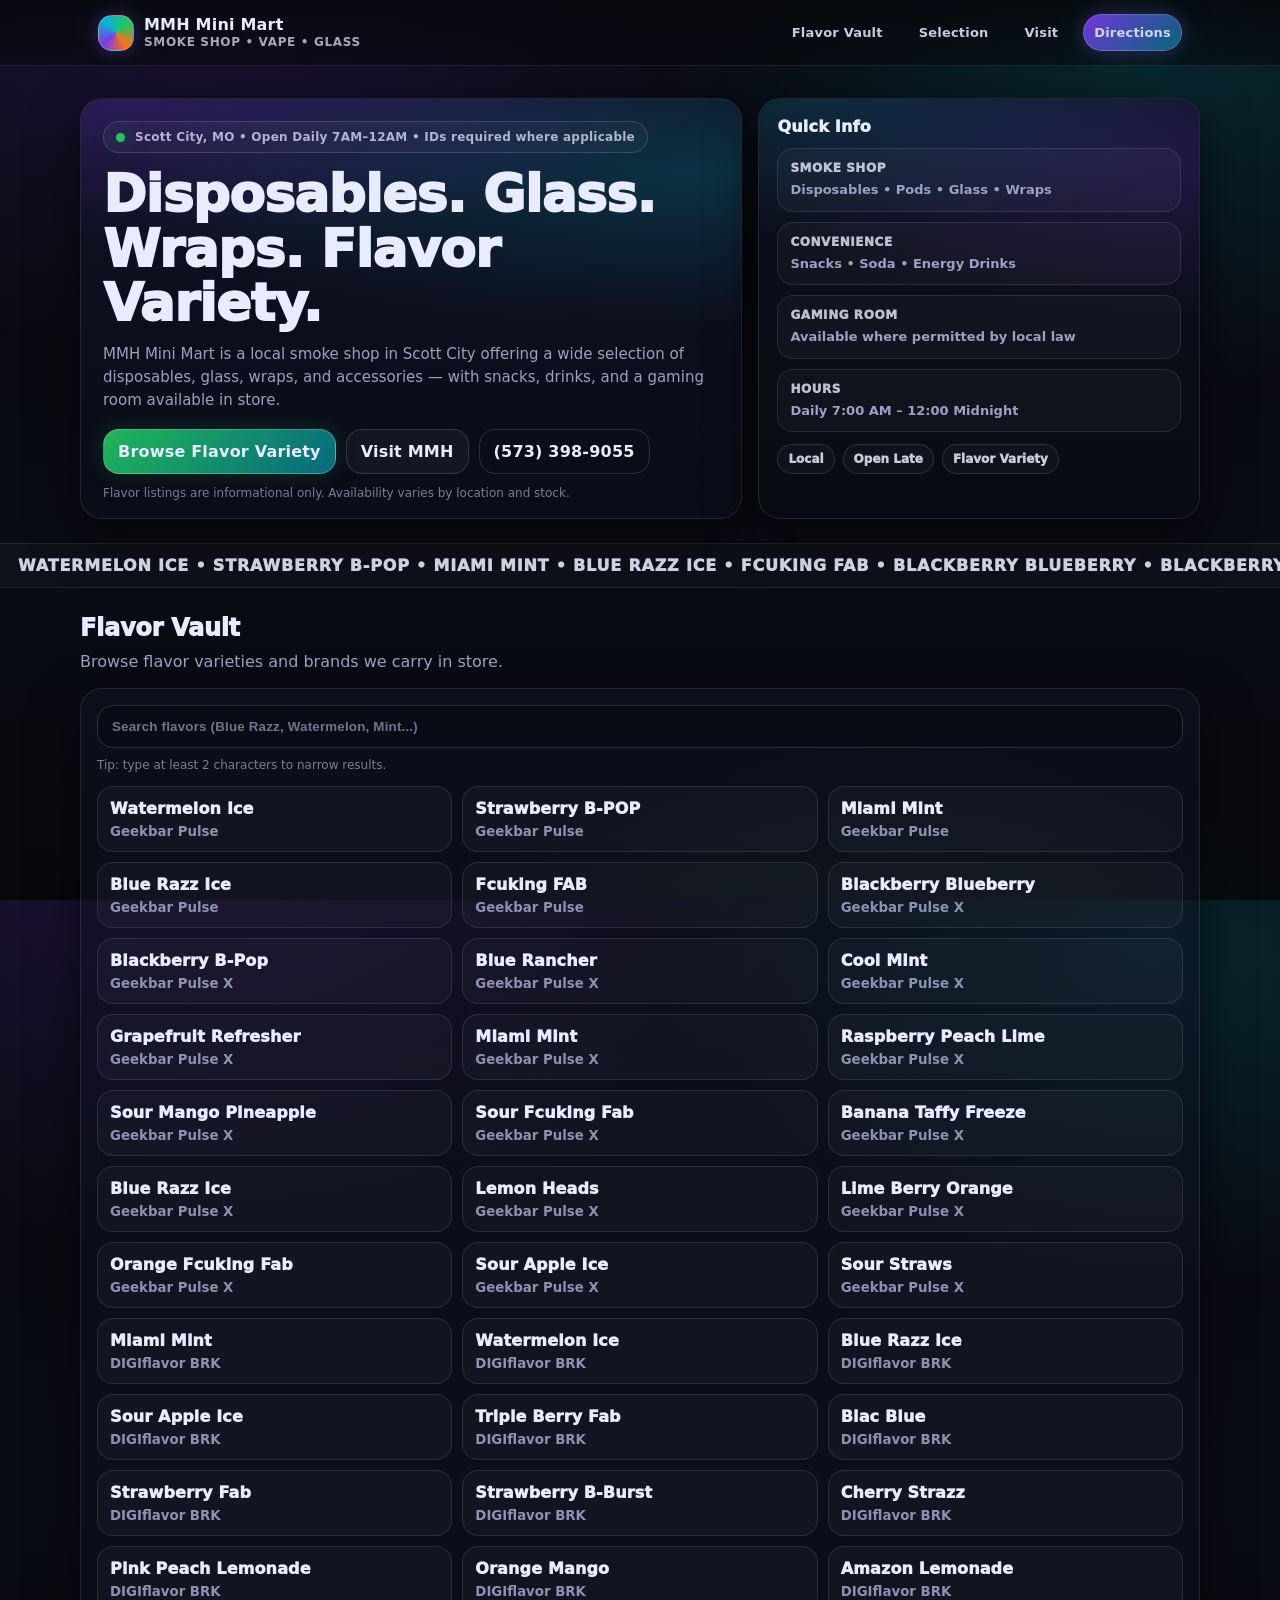
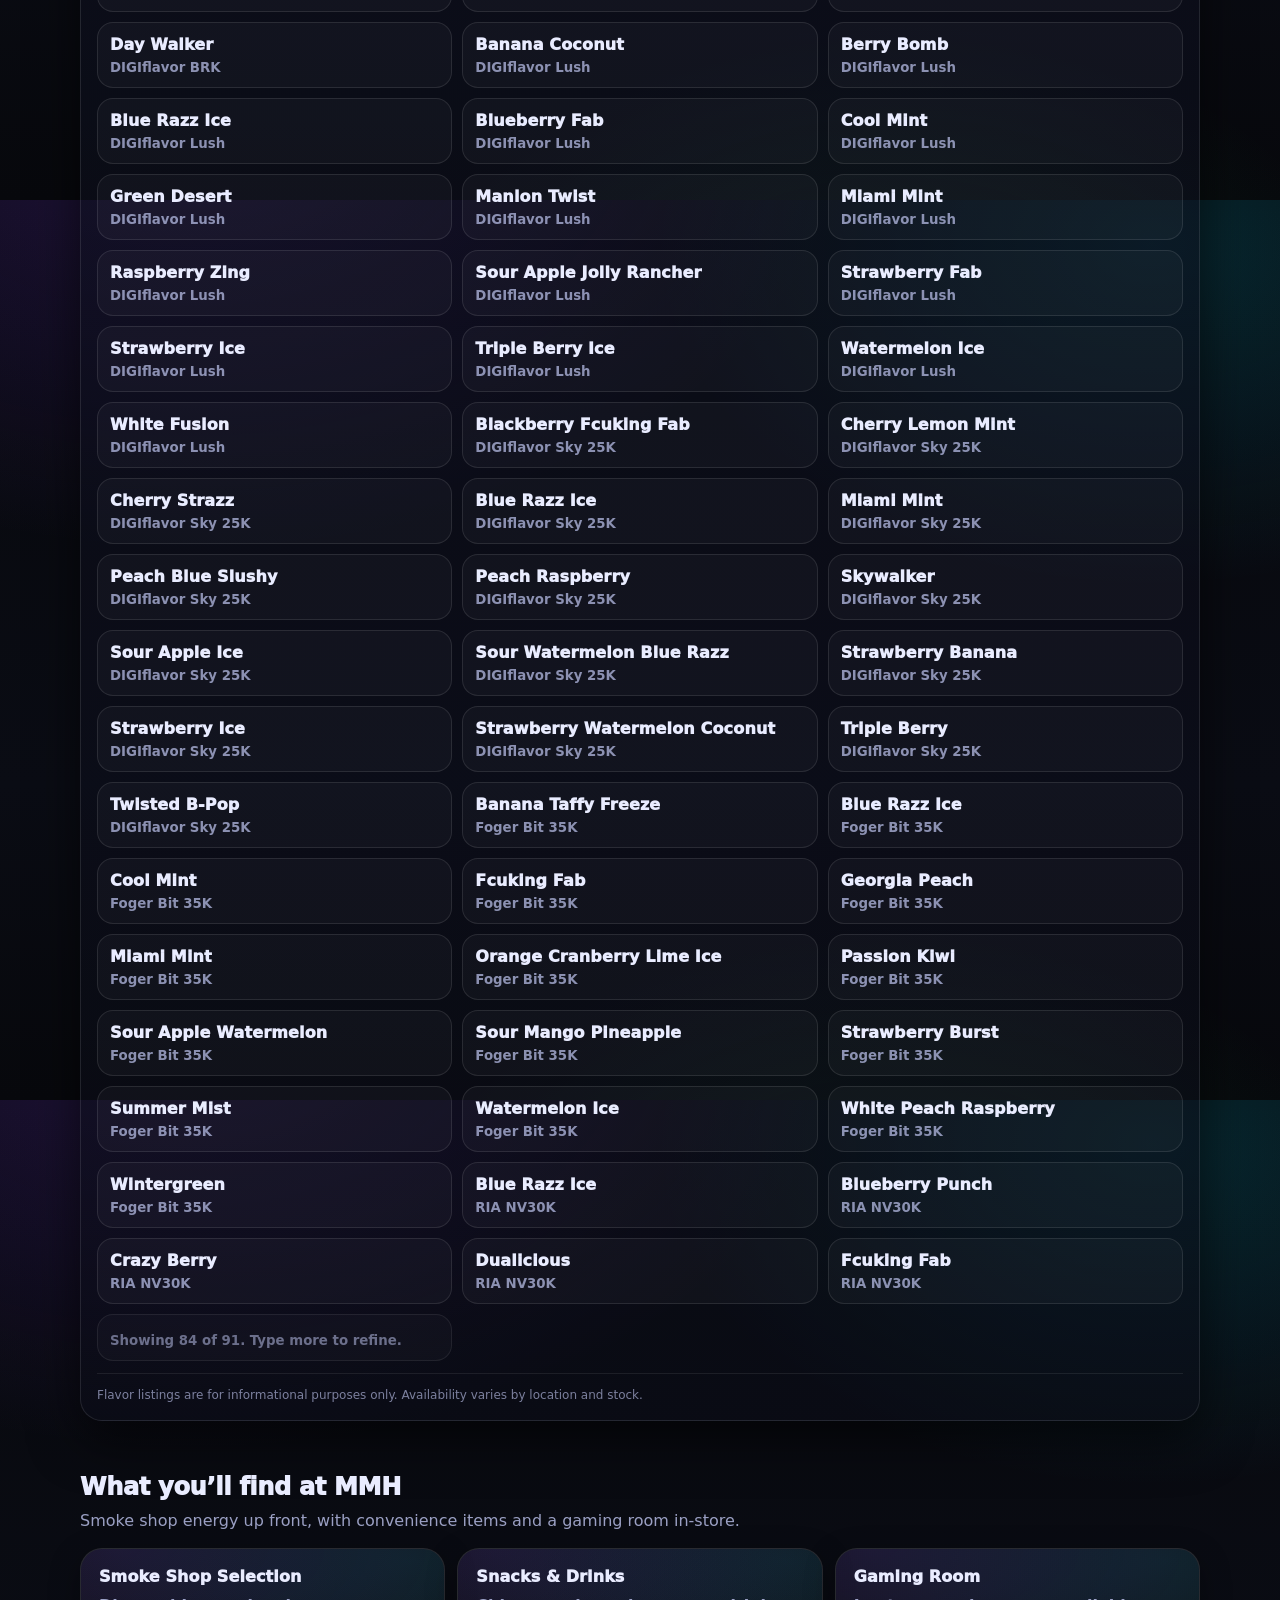
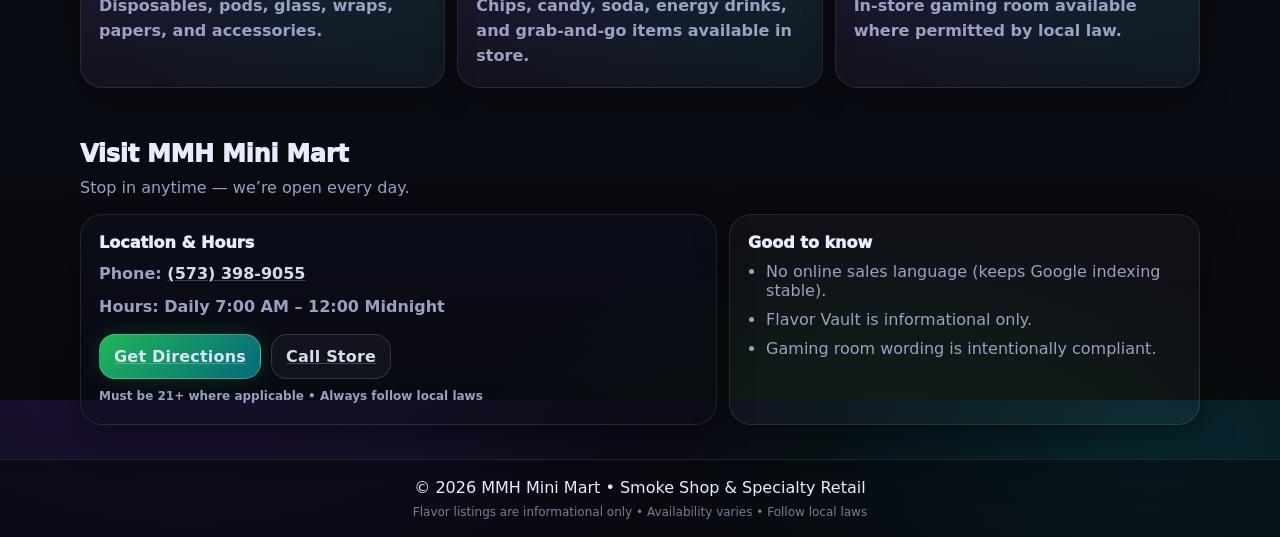
==== commit e4f9a3d8: "Update index.html" ====
--- a/index.html
+++ b/index.html
@@ -45,7 +45,7 @@
         <div class="hero__content">
           <div class="hero__kicker">
             <span class="dot" aria-hidden="true"></span>
-            Scott City, MO • Open Daily • IDs required where applicable
+            Scott City, MO • Open Daily 7AM–12AM • IDs required where applicable
           </div>
 
           <h1 class="hero__title">Disposables. Glass. Wraps. Flavor Variety.</h1>
@@ -58,7 +58,7 @@
           <div class="hero__actions">
             <a class="btn btn--primary" href="#flavors">Browse Flavor Variety</a>
             <a class="btn" href="#visit">Visit MMH</a>
-            <a class="btn btn--ghost" href="tel:+1XXXXXXXXXX">Call Store</a>
+            <a class="btn btn--ghost" href="tel:+15733989055">(573) 398-9055</a>
           </div>
 
           <p class="hero__fineprint">
@@ -84,15 +84,15 @@
                 <div class="row__value">Available where permitted by local law</div>
               </div>
               <div class="row">
-                <div class="row__label">Visit</div>
-                <div class="row__value">Scott City, Missouri</div>
+                <div class="row__label">Hours</div>
+                <div class="row__value">Daily 7:00 AM – 12:00 Midnight</div>
               </div>
             </div>
 
             <div class="card__badges">
               <span class="badge">Local</span>
+              <span class="badge">Open Late</span>
               <span class="badge">Flavor Variety</span>
-              <span class="badge">Fast Service</span>
             </div>
           </div>
         </aside>
@@ -129,7 +129,7 @@
         </div>
 
         <div id="flavorGrid" class="grid" aria-live="polite">
-          <!-- JS injects flavor cards here -->
+          <!-- JS injects flavor cards -->
         </div>
 
         <footer class="vault__foot">
@@ -169,21 +169,20 @@
     <section id="visit" class="section section--visit">
       <header class="section__head">
         <h2>Visit MMH Mini Mart</h2>
-        <p>Replace placeholders with your exact store details.</p>
+        <p>Stop in anytime — we’re open every day.</p>
       </header>
 
       <div class="visit">
         <div class="visit__card">
           <h3>Location & Hours</h3>
-          <p><strong>Address:</strong> 2104 Main St, Scott City, MO (update if needed)</p>
-          <p><strong>Phone:</strong> <a href="tel:+1XXXXXXXXXX">+1 (XXX) XXX-XXXX</a></p>
-          <p><strong>Hours:</strong> Daily 9AM–9PM (update if needed)</p>
+          <p><strong>Phone:</strong> <a href="tel:+15733989055">(573) 398-9055</a></p>
+          <p><strong>Hours:</strong> Daily 7:00 AM – 12:00 Midnight</p>
 
           <div class="visit__actions">
             <a class="btn btn--primary" href="https://www.google.com/maps" target="_blank" rel="noopener">
               Get Directions
             </a>
-            <a class="btn" href="tel:+1XXXXXXXXXX">Call Store</a>
+            <a class="btn" href="tel:+15733989055">Call Store</a>
           </div>
 
           <p class="visit__fine">
--- a/styles.css
+++ b/styles.css
@@ -1,544 +1,639 @@
+/* ================================
+   MMH Mini Mart — styles.css
+   Smoke Shop aesthetic + motion-safe
+   ================================ */
+
+/* ---------- Design Tokens ---------- */
 :root{
-  /* Core */
-  --bg:#070a10;
-  --bg2:#0a1020;
-  --panel:#0f1726;
-  --text:#eaf2ff;
-  --muted:#a8b6cc;
-  --line:#20304a;
-
-  /* Logo-matched accents */
-  --blue:#1e9bff;      /* Mini Mart blue */
-  --blue2:#0b5ea8;     /* deeper blue */
-  --red:#ff3b3b;       /* MMH red */
-  --red2:#b31212;
-
-  /* Neon glows */
-  --glowBlue: rgba(30,155,255,.22);
-  --glowRed: rgba(255,59,59,.14);
-  --glowWhite: rgba(255,255,255,.06);
-
-  --radius:18px;
-}
-
-*{ box-sizing:border-box; }
-html,body{ margin:0; padding:0; }
-
+  --bg: #07080c;
+  --bg2:#0a0c14;
+  --panel:#0f1224;
+  --panel2:#0b0d18;
+  --text:#e9ecff;
+  --muted:#a7add3;
+  --muted2:#7d84b0;
+  --line: rgba(255,255,255,.10);
+
+  --accent:#7c3aed;   /* neon purple */
+  --accent2:#22c55e;  /* neon green */
+  --accent3:#06b6d4;  /* neon cyan */
+  --accent4:#f97316;  /* neon orange */
+
+  --shadow: 0 18px 50px rgba(0,0,0,.60);
+  --glow: 0 0 18px rgba(124,58,237,.32), 0 0 44px rgba(34,197,94,.14);
+
+  --radius: 18px;
+  --radius2: 22px;
+
+  --max: 1120px;
+
+  /* ticker duration default (JS overrides) */
+  --ticker-duration: 45s;
+}
+
+/* ---------- Resets ---------- */
+*{box-sizing:border-box}
+html,body{height:100%}
 body{
-  font-family: system-ui, -apple-system, Segoe UI, Roboto, Arial, sans-serif;
+  margin:0;
+  font-family: ui-sans-serif, system-ui, -apple-system, Segoe UI, Roboto, Arial, sans-serif;
+  color:var(--text);
   background:
-    radial-gradient(900px 520px at 12% -18%, var(--glowBlue), transparent 60%),
-    radial-gradient(900px 520px at 86% -10%, var(--glowRed), transparent 60%),
-    radial-gradient(900px 520px at 50% 120%, rgba(0,0,0,.55), transparent 55%),
-    linear-gradient(180deg, var(--bg) 0%, var(--bg2) 100%);
-  color: var(--text);
-  line-height: 1.55;
-}
-
-a{ color:inherit; text-decoration:none; }
-
-.container{
-  width:min(1100px, calc(100% - 32px));
+    radial-gradient(1200px 800px at 15% -10%, rgba(124,58,237,.22), transparent 55%),
+    radial-gradient(900px 620px at 90% 5%, rgba(6,182,212,.18), transparent 55%),
+    radial-gradient(900px 650px at 70% 120%, rgba(34,197,94,.14), transparent 55%),
+    linear-gradient(180deg, var(--bg), var(--bg2) 65%, var(--bg));
+  overflow-x:hidden;
+}
+
+a{color:inherit}
+img{max-width:100%;display:block}
+p{margin:0}
+h1,h2,h3,h4{margin:0}
+ul{margin:0;padding-left:18px}
+
+/* Accessibility helper */
+.sr-only{
+  position:absolute !important;
+  width:1px;height:1px;
+  padding:0;margin:-1px;
+  overflow:hidden;
+  clip:rect(0,0,0,0);
+  white-space:nowrap;
+  border:0;
+}
+
+/* ---------- Nav ---------- */
+.nav{
+  position:sticky;
+  top:0;
+  z-index:50;
+  backdrop-filter: blur(12px);
+  background: linear-gradient(to bottom, rgba(7,8,12,.88), rgba(7,8,12,.56));
+  border-bottom: 1px solid var(--line);
+}
+
+.nav__inner{
+  max-width: var(--max);
   margin:0 auto;
-}
-
-/* Accessibility */
-.skip-link{
-  position:absolute;
-  left:-999px;
-  top:8px;
-  background:#fff;
-  color:#000;
-  padding:10px 12px;
-  border-radius:10px;
-  z-index:9999;
-}
-.skip-link:focus{ left:12px; }
-
-/* ================= HEADER ================= */
-
-.site-header{
-  position: sticky;
-  top: 0;
-  z-index: 20;
-  background: rgba(7,10,16,.78);
-  backdrop-filter: blur(12px);
-  border-bottom: 1px solid rgba(32,48,74,.9);
-}
-
-.header-inner{
+  padding: 14px 18px;
   display:flex;
   align-items:center;
   justify-content:space-between;
-  gap:16px;
-  padding:14px 0;
+  gap:14px;
 }
 
 .brand{
   display:flex;
   align-items:center;
-  gap:14px;
-  min-width: 240px;
-}
-
-.brand-text{ display:flex; flex-direction:column; }
-.brand-name{
+  gap:10px;
+  text-decoration:none;
+  min-width: 220px;
+}
+
+.brand__mark{
+  width:36px;height:36px;
+  border-radius:14px;
+  background: conic-gradient(from 230deg, var(--accent), var(--accent3), var(--accent2), var(--accent4), var(--accent));
+  border: 1px solid rgba(255,255,255,.18);
+  box-shadow: var(--glow);
+  flex:0 0 auto;
+}
+
+.brand__text{display:flex;flex-direction:column;gap:2px}
+.brand__name{
   font-weight: 900;
   letter-spacing: .2px;
-  font-size: 16px;
-}
-.brand-sub{
-  font-size: 13px;
-  color: var(--muted);
-}
-
-.site-logo{
-  height:64px;
-  width:auto;
-  display:block;
-  border-radius:14px;
-  box-shadow:
-    0 10px 28px rgba(30,155,255,.18),
-    0 10px 28px rgba(255,59,59,.10);
-  border: 1px solid rgba(255,255,255,.08);
-  background: rgba(255,255,255,.02);
-}
-
-/* Desktop nav */
-.nav{
+  line-height:1;
+}
+.brand__meta{
+  color: rgba(233,236,255,.70);
+  font-weight: 800;
+  font-size: 12px;
+  letter-spacing: .65px;
+  text-transform: uppercase;
+}
+
+.nav__links{
   display:flex;
-  gap:10px;
+  align-items:center;
+  gap: 14px;
   flex-wrap:wrap;
   justify-content:flex-end;
 }
 
-.nav a{
-  font-size:14px;
-  color:var(--muted);
-  padding:8px 10px;
-  border-radius:12px;
-  border:1px solid transparent;
-  transition:.15s ease;
-}
-
-.nav a:hover{
-  color:var(--text);
-  background: rgba(30,155,255,.10);
-  border-color: rgba(30,155,255,.22);
-}
-
-/* Mobile menu button */
-.menu-btn{
-  display:none;
-  background:transparent;
-  border:1px solid rgba(32,48,74,.95);
-  border-radius:14px;
-  padding:10px 11px;
-  cursor:pointer;
-}
-
-.menu-btn span{
-  display:block;
-  width:20px;
-  height:2px;
-  background: var(--text);
-  margin:4px 0;
-  border-radius:2px;
-  opacity:.9;
-}
-
-/* Mobile nav */
-.mobile-nav{
-  display:none;
-  border-top:1px solid rgba(32,48,74,.95);
-  padding: 10px 16px 16px;
-}
-
-.mobile-nav a{
-  display:block;
-  padding:10px 10px;
-  border-radius:12px;
-  color:var(--muted);
-}
-
-.mobile-nav a:hover{
-  background: rgba(30,155,255,.10);
-  color:var(--text);
-}
-
-.mobile-nav.open{ display:block; }
-
-/* ================= HERO ================= */
-
+.nav__links a{
+  text-decoration:none;
+  color: rgba(233,236,255,.86);
+  font-weight: 800;
+  font-size: 13px;
+  letter-spacing: .2px;
+  padding: 10px 10px;
+  border-radius: 999px;
+  border: 1px solid transparent;
+  transition: border-color .18s ease, background .18s ease, transform .18s ease;
+}
+.nav__links a:hover{
+  border-color: rgba(255,255,255,.16);
+  background: rgba(255,255,255,.04);
+  transform: translateY(-1px);
+}
+.nav__cta{
+  border: 1px solid rgba(255,255,255,.18) !important;
+  background: linear-gradient(135deg, rgba(124,58,237,.92), rgba(6,182,212,.52)) !important;
+  box-shadow: var(--glow);
+}
+
+/* ---------- Hero ---------- */
 .hero{
-  padding: 66px 0 48px;
-  border-bottom: 1px solid rgba(32,48,74,.95);
-  background:
-    radial-gradient(900px 420px at 20% -25%, rgba(30,155,255,.22), transparent 60%),
-    radial-gradient(900px 420px at 85% -15%, rgba(255,59,59,.12), transparent 60%);
-}
-
-.hero-inner{
+  padding: 32px 18px 14px;
+}
+
+.hero__inner{
+  max-width: var(--max);
+  margin:0 auto;
   display:grid;
   grid-template-columns: 1.2fr .8fr;
-  gap: 28px;
-  align-items: start;
-}
-
-.pill{
-  display:inline-block;
-  padding:8px 12px;
-  border-radius:999px;
-  font-size:13px;
-  color:#d7edff;
-  background: rgba(30,155,255,.10);
-  border: 1px solid rgba(30,155,255,.22);
-  margin: 0 0 14px;
-}
-
-.hero h1{
-  font-size: clamp(32px, 3.4vw, 48px);
-  line-height: 1.08;
-  margin: 0 0 14px;
-  background: linear-gradient(180deg, #ffffff, #a8dcff);
-  -webkit-background-clip: text;
-  -webkit-text-fill-color: transparent;
-}
-
-.lead{
-  color: var(--muted);
-  max-width: 62ch;
-  margin: 0 0 18px;
-}
-
-.hero-actions{
-  display:flex;
-  gap:10px;
-  flex-wrap:wrap;
-  margin: 18px 0 10px;
-}
-
-.fineprint{
-  font-size: 12.5px;
-  color: var(--muted);
-  margin: 8px 0 0;
-}
-
-/* ================= BUTTONS ================= */
-
-.btn{
-  display:inline-block;
-  padding: 12px 18px;
-  border-radius: 16px;
-  background: linear-gradient(135deg, var(--blue), var(--blue2));
-  color: #04131f;
-  font-weight: 900;
-  letter-spacing: .15px;
-  box-shadow: 0 16px 44px rgba(30,155,255,.40);
-  border: 1px solid rgba(255,255,255,.10);
-  transition: transform .15s ease, box-shadow .15s ease, filter .15s ease;
-}
-
-.btn:hover{
-  transform: translateY(-2px);
-  box-shadow: 0 24px 60px rgba(30,155,255,.55);
-  filter: brightness(1.02);
-}
-
-.btn-outline{
-  background: transparent;
-  color: var(--text);
-  border: 1px solid rgba(32,48,74,.95);
-  box-shadow: inset 0 0 0 1px rgba(30,155,255,.18);
-}
-
-.btn-outline:hover{
-  border-color: rgba(255,59,59,.55);
-  box-shadow: inset 0 0 0 1px rgba(255,59,59,.25);
-}
-
-.btn-small{
-  width:100%;
-  text-align:center;
-  margin-top:12px;
-}
-
-/* ================= CARDS / PANELS ================= */
-
-.card, .panel{
-  background:
-    linear-gradient(180deg, rgba(255,255,255,.06), rgba(255,255,255,.02));
-  border: 1px solid rgba(32,48,74,.95);
-  border-radius: var(--radius);
-  padding: 18px;
-  box-shadow:
-    0 0 0 1px rgba(255,255,255,.03),
-    0 26px 60px rgba(0,0,0,.55);
-}
-
-.quick-card{
-  position: relative;
-  overflow: hidden;
-}
-
-.quick-card::before{
+  gap: 16px;
+  align-items: stretch;
+}
+
+@media (max-width: 920px){
+  .hero__inner{grid-template-columns: 1fr}
+  .brand{min-width: unset}
+}
+
+.hero__content{
+  border-radius: var(--radius2);
+  border: 1px solid var(--line);
+  background: linear-gradient(180deg, rgba(15,18,36,.92), rgba(11,13,24,.92));
+  box-shadow: var(--shadow);
+  position:relative;
+  overflow:hidden;
+  padding: 22px 22px 18px;
+}
+
+.hero__content::before{
   content:"";
   position:absolute;
-  inset:-40% -20%;
+  inset:-2px;
   background:
-    radial-gradient(closest-side at 30% 30%, rgba(30,155,255,.22), transparent 65%),
-    radial-gradient(closest-side at 75% 35%, rgba(255,59,59,.16), transparent 65%);
-  filter: blur(18px);
-  opacity: .9;
+    radial-gradient(900px 240px at 8% 0%, rgba(124,58,237,.26), transparent 62%),
+    radial-gradient(900px 240px at 92% 18%, rgba(6,182,212,.20), transparent 64%);
   pointer-events:none;
 }
 
-.quick-card > *{ position: relative; }
-
-.card-title{
+.hero__content > *{position:relative}
+
+.hero__kicker{
+  display:inline-flex;
+  gap:10px;
+  align-items:center;
+  padding: 8px 12px;
+  border-radius: 999px;
+  border: 1px solid rgba(255,255,255,.14);
+  background: rgba(255,255,255,.03);
+  color: rgba(233,236,255,.72);
+  font-weight: 850;
+  font-size: 12px;
+  letter-spacing: .25px;
+}
+
+.dot{
+  width:9px;height:9px;
+  border-radius:999px;
+  background: var(--accent2);
+  box-shadow: 0 0 20px rgba(34,197,94,.55);
+}
+
+.hero__title{
+  margin-top: 14px;
+  font-size: clamp(30px, 4.2vw, 52px);
+  line-height: 1.05;
+  letter-spacing: -0.8px;
+  font-weight: 950;
+}
+
+.hero__sub{
+  margin-top: 12px;
+  color: rgba(167,173,211,.92);
+  line-height: 1.55;
+  max-width: 70ch;
+  font-size: 15px;
+}
+
+.hero__actions{
+  margin-top: 16px;
+  display:flex;
+  gap: 10px;
+  flex-wrap: wrap;
+}
+
+.btn{
+  display:inline-flex;
+  align-items:center;
+  justify-content:center;
+  gap:10px;
+  padding: 12px 14px;
+  border-radius: 16px;
+  border: 1px solid rgba(255,255,255,.14);
+  background: rgba(255,255,255,.04);
+  text-decoration:none;
   font-weight: 900;
-  margin-bottom: 10px;
-  letter-spacing:.2px;
-}
-
-.card-row{
-  display:flex;
-  justify-content:space-between;
-  gap:12px;
-  padding: 10px 0;
-  border-top: 1px solid rgba(32,48,74,.75);
-  color: var(--muted);
-}
-
-.card-row:first-of-type{ border-top:none; }
-.card-row .k{ color: var(--muted); }
-.card-row .v{ color: var(--text); text-align:right; }
-
-.quick-card .tip{
+  letter-spacing: .2px;
+  transition: transform .18s ease, border-color .18s ease, background .18s ease, box-shadow .18s ease;
+}
+.btn:hover{
+  transform: translateY(-1px);
+  border-color: rgba(255,255,255,.24);
+  background: rgba(255,255,255,.06);
+}
+.btn--primary{
+  background: linear-gradient(135deg, rgba(34,197,94,.92), rgba(6,182,212,.55));
+  border-color: rgba(255,255,255,.22);
+  box-shadow: 0 0 22px rgba(34,197,94,.18);
+}
+.btn--primary:hover{
+  box-shadow: 0 0 28px rgba(34,197,94,.25);
+}
+.btn--ghost{
+  background: transparent;
+}
+
+.hero__fineprint{
   margin-top: 12px;
-  font-size: 13px;
-  color: var(--muted);
-  border-top: 1px solid rgba(32,48,74,.7);
-  padding-top: 12px;
-}
-
-/* ================= SECTIONS ================= */
-
-.section{ padding: 56px 0; }
-
-.section-alt{
-  background:
-    radial-gradient(800px 360px at 10% 0%, rgba(30,155,255,.10), transparent 60%),
-    radial-gradient(800px 360px at 90% 0%, rgba(255,59,59,.08), transparent 60%),
-    rgba(255,255,255,.015);
-  border-top: 1px solid rgba(32,48,74,.95);
-  border-bottom: 1px solid rgba(32,48,74,.95);
-}
-
-.section-head{ margin-bottom: 18px; }
-
-.section h2{
-  margin:0 0 8px;
-  font-size: 26px;
-  letter-spacing:-.02em;
-}
-
-.muted{ color: var(--muted); margin:0; }
-
-/* ================= LAYOUT GRIDS ================= */
-
-.grid-3{
-  display:grid;
-  grid-template-columns: repeat(3, 1fr);
-  gap: 16px;
-}
-
-.grid-2{
-  display:grid;
-  grid-template-columns: 1fr 1fr;
-  gap: 16px;
-}
-
-.two-col{
-  display:grid;
-  grid-template-columns: 1fr 1fr;
-  gap: 18px;
-  align-items: stretch;
-}
-
-.panel h3{
-  margin: 0 0 10px;
-  font-size: 16px;
-}
-
-.panel p{ margin: 0; }
-
-/* ================= LISTS ================= */
-
-.bullets{
-  margin: 0;
-  padding-left: 18px;
-  color: var(--muted);
-}
-
-.bullets li{ padding: 6px 0; }
-
-/* ================= GALLERY (more “store/product” feel) ================= */
-
-.gallery{
-  display:grid;
-  grid-template-columns: repeat(3, 1fr);
-  gap: 14px;
-}
-
-.shot{
-  border:0;
-  padding:0;
-  background: transparent;
-  cursor:pointer;
-  border-radius: 16px;
-  position: relative;
-}
-
-.shot::after{
+  font-size: 12px;
+  color: rgba(167,173,211,.70);
+}
+
+/* ---------- Hero Side Card ---------- */
+.hero__card{
+  border-radius: var(--radius2);
+  border: 1px solid var(--line);
+  background: linear-gradient(180deg, rgba(13,15,30,.86), rgba(10,12,20,.86));
+  box-shadow: var(--shadow);
+  overflow:hidden;
+  position:relative;
+}
+
+.hero__card::before{
   content:"";
   position:absolute;
-  inset:0;
-  border-radius:16px;
-  border: 1px solid rgba(255,255,255,.07);
+  inset:-2px;
+  background:
+    radial-gradient(700px 240px at 10% 0%, rgba(6,182,212,.16), transparent 60%),
+    radial-gradient(700px 260px at 90% 15%, rgba(124,58,237,.18), transparent 60%);
   pointer-events:none;
 }
 
-.shot img{
-  width:100%;
-  height: 240px;
-  object-fit: cover;
+.card{
+  position:relative;
+  padding: 18px 18px 16px;
+}
+
+.card__title{
+  font-size: 16px;
+  font-weight: 950;
+  letter-spacing: .2px;
+  margin-bottom: 12px;
+}
+
+.card__rows{
+  display:grid;
+  gap: 10px;
+}
+
+.row{
+  padding: 12px 12px;
+  border-radius: 16px;
+  border: 1px solid rgba(255,255,255,.10);
+  background: rgba(255,255,255,.03);
+}
+.row__label{
+  font-weight: 950;
+  font-size: 12px;
+  letter-spacing: .55px;
+  text-transform: uppercase;
+  color: rgba(233,236,255,.80);
+}
+.row__value{
+  margin-top: 6px;
+  color: rgba(167,173,211,.92);
+  font-weight: 800;
+  font-size: 13px;
+  line-height: 1.35;
+}
+
+.card__badges{
+  margin-top: 12px;
+  display:flex;
+  flex-wrap:wrap;
+  gap: 8px;
+}
+.badge{
+  padding: 7px 10px;
+  border-radius: 999px;
+  border: 1px solid rgba(255,255,255,.12);
+  background: rgba(255,255,255,.03);
+  font-weight: 950;
+  font-size: 12px;
+  color: rgba(233,236,255,.85);
+}
+
+/* ---------- Ticker ---------- */
+.ticker{
+  margin-top: 10px;
+  border-top: 1px solid rgba(255,255,255,.08);
+  border-bottom: 1px solid rgba(255,255,255,.08);
+  padding: 12px 0;
+  background: rgba(255,255,255,.02);
+}
+
+.ticker__viewport{
+  max-width: 100%;
+  overflow:hidden;
+}
+
+.ticker__track{
+  display:inline-flex;
+  white-space:nowrap;
+  will-change: transform;
+  animation: tickerScroll var(--ticker-duration) linear infinite;
+  font-weight: 950;
+  letter-spacing: .8px;
+  text-transform: uppercase;
+  color: rgba(233,236,255,.88);
+  padding-left: 18px;
+}
+
+.ticker:hover .ticker__track{
+  animation-play-state: paused;
+}
+
+@keyframes tickerScroll{
+  from { transform: translateX(0); }
+  to   { transform: translateX(-50%); }
+}
+
+@media (prefers-reduced-motion: reduce){
+  .ticker__track{ animation:none; }
+  .btn, .nav__links a{ transition:none; }
+}
+
+/* ---------- Sections ---------- */
+.section{
+  padding: 26px 18px;
+}
+
+.section__head{
+  max-width: var(--max);
+  margin: 0 auto 14px;
+}
+.section__head h2{
+  font-size: 24px;
+  font-weight: 950;
+  letter-spacing: -0.3px;
+}
+.section__head p{
+  margin-top: 8px;
+  color: rgba(167,173,211,.92);
+  line-height: 1.55;
+  max-width: 80ch;
+}
+
+/* ---------- Vault ---------- */
+.vault{
+  max-width: var(--max);
+  margin: 0 auto;
+  border-radius: var(--radius2);
+  border: 1px solid var(--line);
+  background: linear-gradient(180deg, rgba(15,18,36,.55), rgba(11,13,24,.55));
+  box-shadow: var(--shadow);
+  padding: 16px;
+}
+
+.vault__controls{
+  display:flex;
+  flex-direction:column;
+  gap: 10px;
+}
+
+.input{
+  padding: 13px 14px;
+  border-radius: 16px;
+  border: 1px solid rgba(255,255,255,.14);
+  background: rgba(0,0,0,.20);
+  color: var(--text);
+  outline:none;
+  font-weight: 850;
+  letter-spacing: .2px;
+}
+.input::placeholder{
+  color: rgba(167,173,211,.65);
+  font-weight: 800;
+}
+
+.vault__hint{
+  color: rgba(167,173,211,.70);
+  font-size: 12px;
+}
+
+.grid{
+  margin-top: 14px;
+  display:grid;
+  grid-template-columns: repeat(3, minmax(0, 1fr));
+  gap: 10px;
+}
+
+@media (max-width: 980px){
+  .grid{ grid-template-columns: repeat(2, minmax(0, 1fr)); }
+}
+@media (max-width: 560px){
+  .grid{ grid-template-columns: 1fr; }
+}
+
+.grid > div{
+  padding: 12px 12px;
+  border-radius: 16px;
+  border: 1px solid rgba(255,255,255,.10);
+  background: rgba(255,255,255,.03);
+  transition: transform .16s ease, border-color .16s ease, box-shadow .16s ease;
+}
+.grid > div:hover{
+  transform: translateY(-1px);
+  border-color: rgba(34,197,94,.26);
+  box-shadow: 0 0 18px rgba(34,197,94,.10);
+}
+
+.grid strong{
   display:block;
-  border-radius: 16px;
-  border: 1px solid rgba(32,48,74,.95);
-  background: rgba(255,255,255,.02);
-  transition: transform .2s ease, box-shadow .2s ease, filter .2s ease;
-}
-
-.shot:hover img{
-  transform: translateY(-6px);
-  box-shadow: 0 30px 70px rgba(0,0,0,.68);
-  filter: contrast(1.05) saturate(1.06);
-}
-
-/* ================= HOURS ================= */
-
-.hours{
-  list-style:none;
-  padding:0;
+  font-weight: 950;
+  letter-spacing: .15px;
+}
+
+.grid small{
+  display:block;
+  margin-top: 6px;
+  color: rgba(167,173,211,.82);
+  font-weight: 850;
+}
+
+.vault__foot{
+  margin-top: 12px;
+  border-top: 1px solid rgba(255,255,255,.08);
+  padding-top: 12px;
+}
+
+.disclaimer{
   margin:0;
-}
-
-.hours li{
+  color: rgba(167,173,211,.72);
+  font-size: 12px;
+  line-height: 1.5;
+}
+
+/* ---------- Cards Section ---------- */
+.cards{
+  max-width: var(--max);
+  margin: 0 auto;
+  display:grid;
+  grid-template-columns: repeat(3, minmax(0, 1fr));
+  gap: 12px;
+}
+
+@media (max-width: 920px){
+  .cards{ grid-template-columns: 1fr; }
+}
+
+.infoCard{
+  padding: 18px 18px;
+  border-radius: var(--radius2);
+  border: 1px solid rgba(255,255,255,.10);
+  background: rgba(255,255,255,.03);
+  box-shadow: 0 10px 30px rgba(0,0,0,.35);
+  position:relative;
+  overflow:hidden;
+}
+
+.infoCard::before{
+  content:"";
+  position:absolute;
+  inset:-2px;
+  background:
+    radial-gradient(500px 220px at 10% 0%, rgba(124,58,237,.12), transparent 70%),
+    radial-gradient(500px 240px at 90% 10%, rgba(6,182,212,.10), transparent 70%);
+  pointer-events:none;
+}
+
+.infoCard > *{position:relative}
+
+.infoCard h3{
+  font-size: 16px;
+  font-weight: 950;
+  letter-spacing: .1px;
+}
+.infoCard p{
+  margin-top: 8px;
+  color: rgba(167,173,211,.92);
+  line-height: 1.55;
+  font-weight: 750;
+}
+
+/* ---------- Visit Section ---------- */
+.section--visit{
+  padding-bottom: 34px;
+}
+
+.visit{
+  max-width: var(--max);
+  margin: 0 auto;
+  display:grid;
+  grid-template-columns: 1.15fr .85fr;
+  gap: 12px;
+  align-items: stretch;
+}
+
+@media (max-width: 920px){
+  .visit{ grid-template-columns: 1fr; }
+}
+
+.visit__card{
+  padding: 18px 18px;
+  border-radius: var(--radius2);
+  border: 1px solid rgba(255,255,255,.10);
+  background: linear-gradient(180deg, rgba(15,18,36,.45), rgba(11,13,24,.45));
+  box-shadow: 0 12px 36px rgba(0,0,0,.45);
+}
+
+.visit__card h3{
+  font-size: 16px;
+  font-weight: 950;
+  margin-bottom: 10px;
+}
+
+.visit__card p{
+  color: rgba(167,173,211,.92);
+  line-height: 1.55;
+  font-weight: 760;
+  margin-top: 8px;
+}
+
+.visit__card a{
+  color: rgba(233,236,255,.92);
+  text-decoration: underline;
+  text-decoration-color: rgba(255,255,255,.22);
+}
+
+.visit__actions{
   display:flex;
-  justify-content:space-between;
-  gap:12px;
-  padding: 10px 0;
-  border-top: 1px solid rgba(32,48,74,.75);
-  color: var(--muted);
-}
-
-.hours li:first-child{ border-top:none; }
-.hours span:last-child{ color: var(--text); }
-
-/* ================= MAP ================= */
-
-.map-wrap{
-  padding: 0;
-  overflow: hidden;
-}
-
-.map-wrap iframe{
-  width:100%;
-  height: 320px;
-  border:0;
-  display:block;
-  filter: saturate(1.05) contrast(1.05);
-}
-
-.actions-row{
-  display:flex;
-  gap:10px;
+  gap: 10px;
   flex-wrap:wrap;
   margin-top: 14px;
 }
 
-/* ================= FOOTER ================= */
-
-.site-footer{
-  border-top: 1px solid rgba(32,48,74,.95);
-  padding: 26px 0;
-}
-
-.footer-inner{
-  display:flex;
-  justify-content:space-between;
-  gap:14px;
-  flex-wrap:wrap;
-  color: var(--muted);
-}
-
-/* ================= LIGHTBOX ================= */
-
-.lightbox{
-  position: fixed;
-  inset: 0;
-  background: rgba(0,0,0,.82);
-  display:none;
-  align-items:center;
-  justify-content:center;
-  padding: 22px;
-  z-index: 999;
-}
-
-.lightbox.open{ display:flex; }
-
-.lightbox img{
-  max-width: min(1100px, 96vw);
-  max-height: 86vh;
-  border-radius: 18px;
-  border: 1px solid rgba(255,255,255,.14);
-  box-shadow: 0 40px 90px rgba(0,0,0,.85);
-}
-
-.lightbox-close{
-  position:absolute;
-  top: 14px;
-  right: 14px;
-  width: 44px;
-  height: 44px;
-  border-radius: 14px;
-  border: 1px solid rgba(255,255,255,.16);
-  background: rgba(255,255,255,.06);
-  color: #fff;
-  font-size: 26px;
-  line-height: 1;
-  cursor:pointer;
-}
-
-/* ================= RESPONSIVE ================= */
-
-@media (max-width: 980px){
-  .hero-inner{ grid-template-columns: 1fr; }
-  .gallery{ grid-template-columns: repeat(2, 1fr); }
-  .grid-3{ grid-template-columns: 1fr; }
-  .grid-2, .two-col{ grid-template-columns: 1fr; }
-  .map-wrap iframe{ height: 300px; }
-}
-
-@media (max-width: 700px){
-  .nav{ display:none; }
-  .menu-btn{ display:inline-block; }
-  .site-logo{ height: 54px; }
-  .shot img{ height: 220px; }
-}
-
+.visit__fine{
+  margin-top: 12px;
+  font-size: 12px;
+  color: rgba(167,173,211,.70);
+}
+
+.visit__card--alt{
+  background: rgba(255,255,255,.03);
+}
+
+.list{
+  margin-top: 8px;
+  color: rgba(167,173,211,.92);
+}
+.list li{
+  margin: 10px 0;
+}
+
+/* ---------- Footer ---------- */
+.footer{
+  border-top: 1px solid rgba(255,255,255,.10);
+  background: rgba(7,8,12,.55);
+  padding: 18px 18px;
+}
+
+.footer__inner{
+  max-width: var(--max);
+  margin: 0 auto;
+  text-align:center;
+}
+
+.footer__muted{
+  margin-top: 8px;
+  color: rgba(167,173,211,.70);
+  font-size: 12px;
+}
+
+/* ---------- Small polish ---------- */
+.muted{ color: rgba(167,173,211,.82); }
+
+/* Better tap targets on mobile */
 @media (max-width: 520px){
-  .gallery{ grid-template-columns: 1fr; }
-  .shot img{ height: 230px; }
-}
+  .nav__links{gap:10px}
+  .nav__links a{padding:10px 12px}
+  .btn{width:100%}
+  .hero__actions{gap:8px}
+}
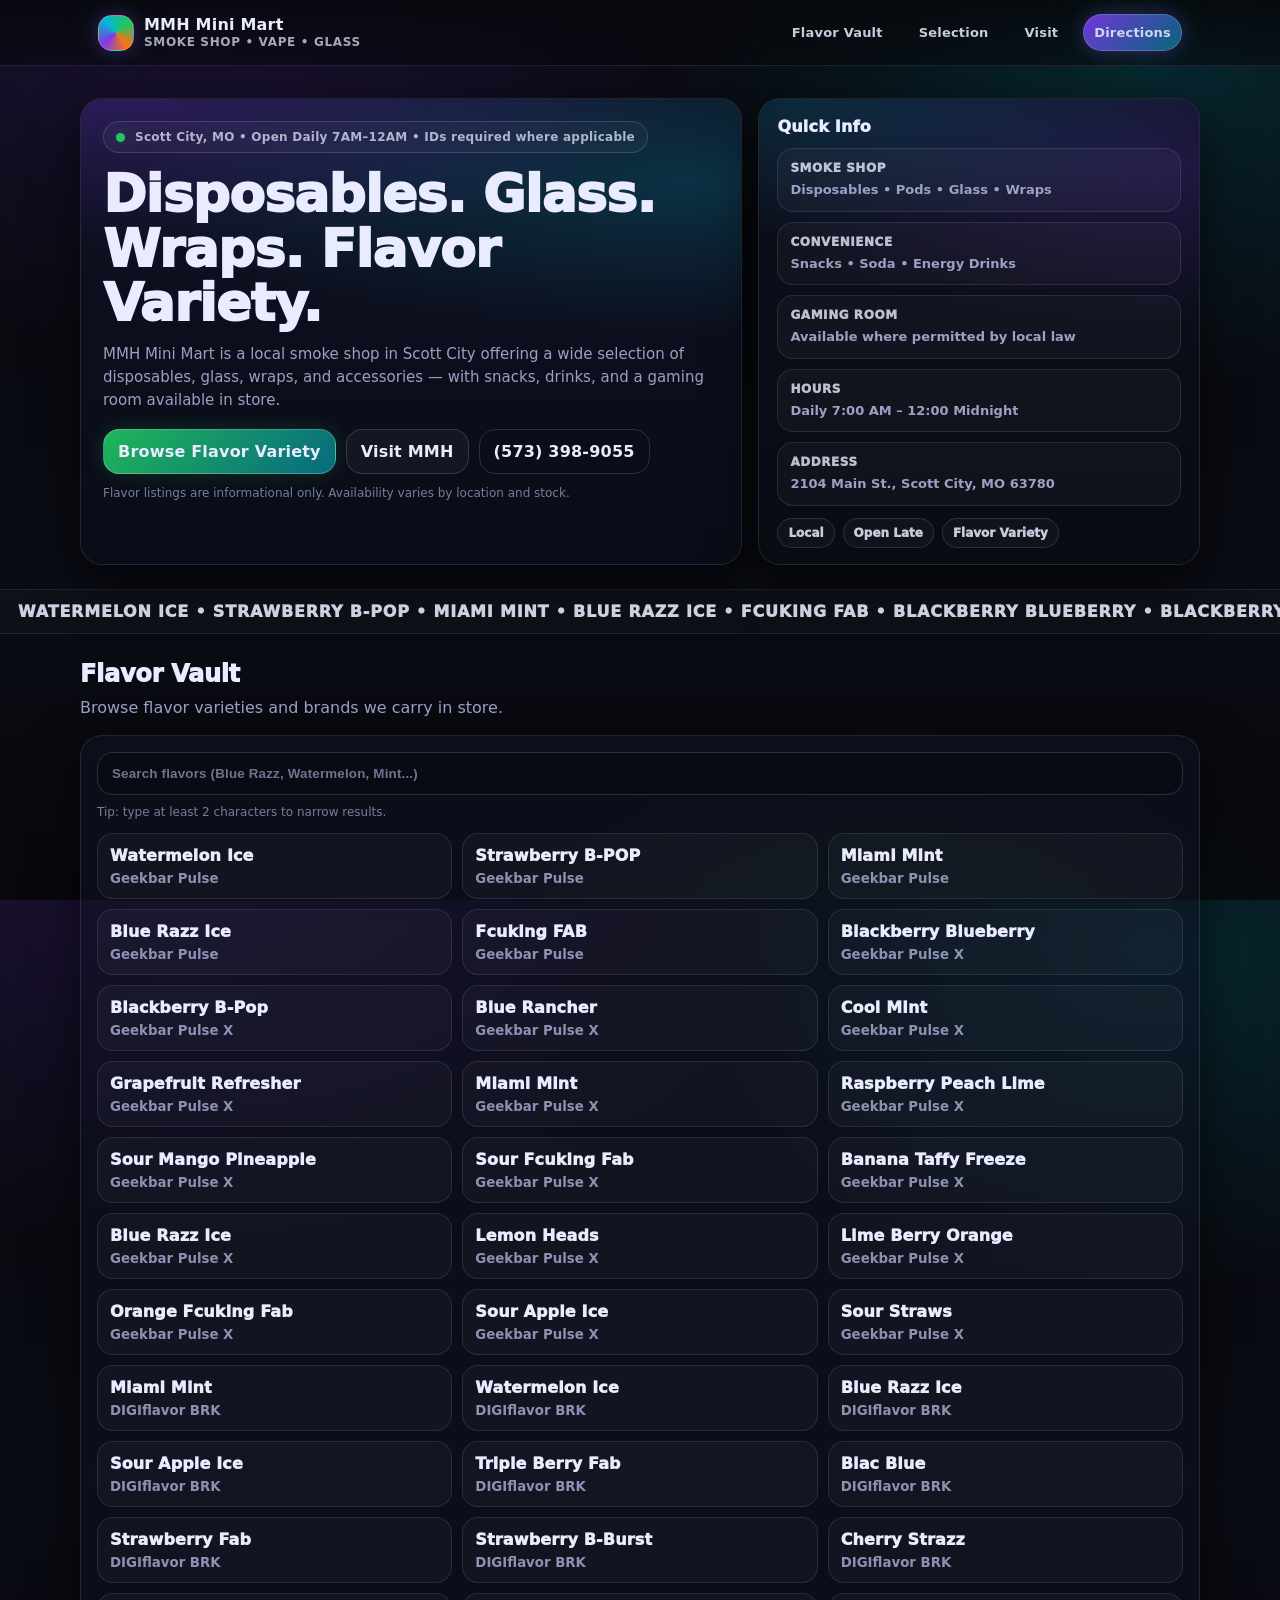
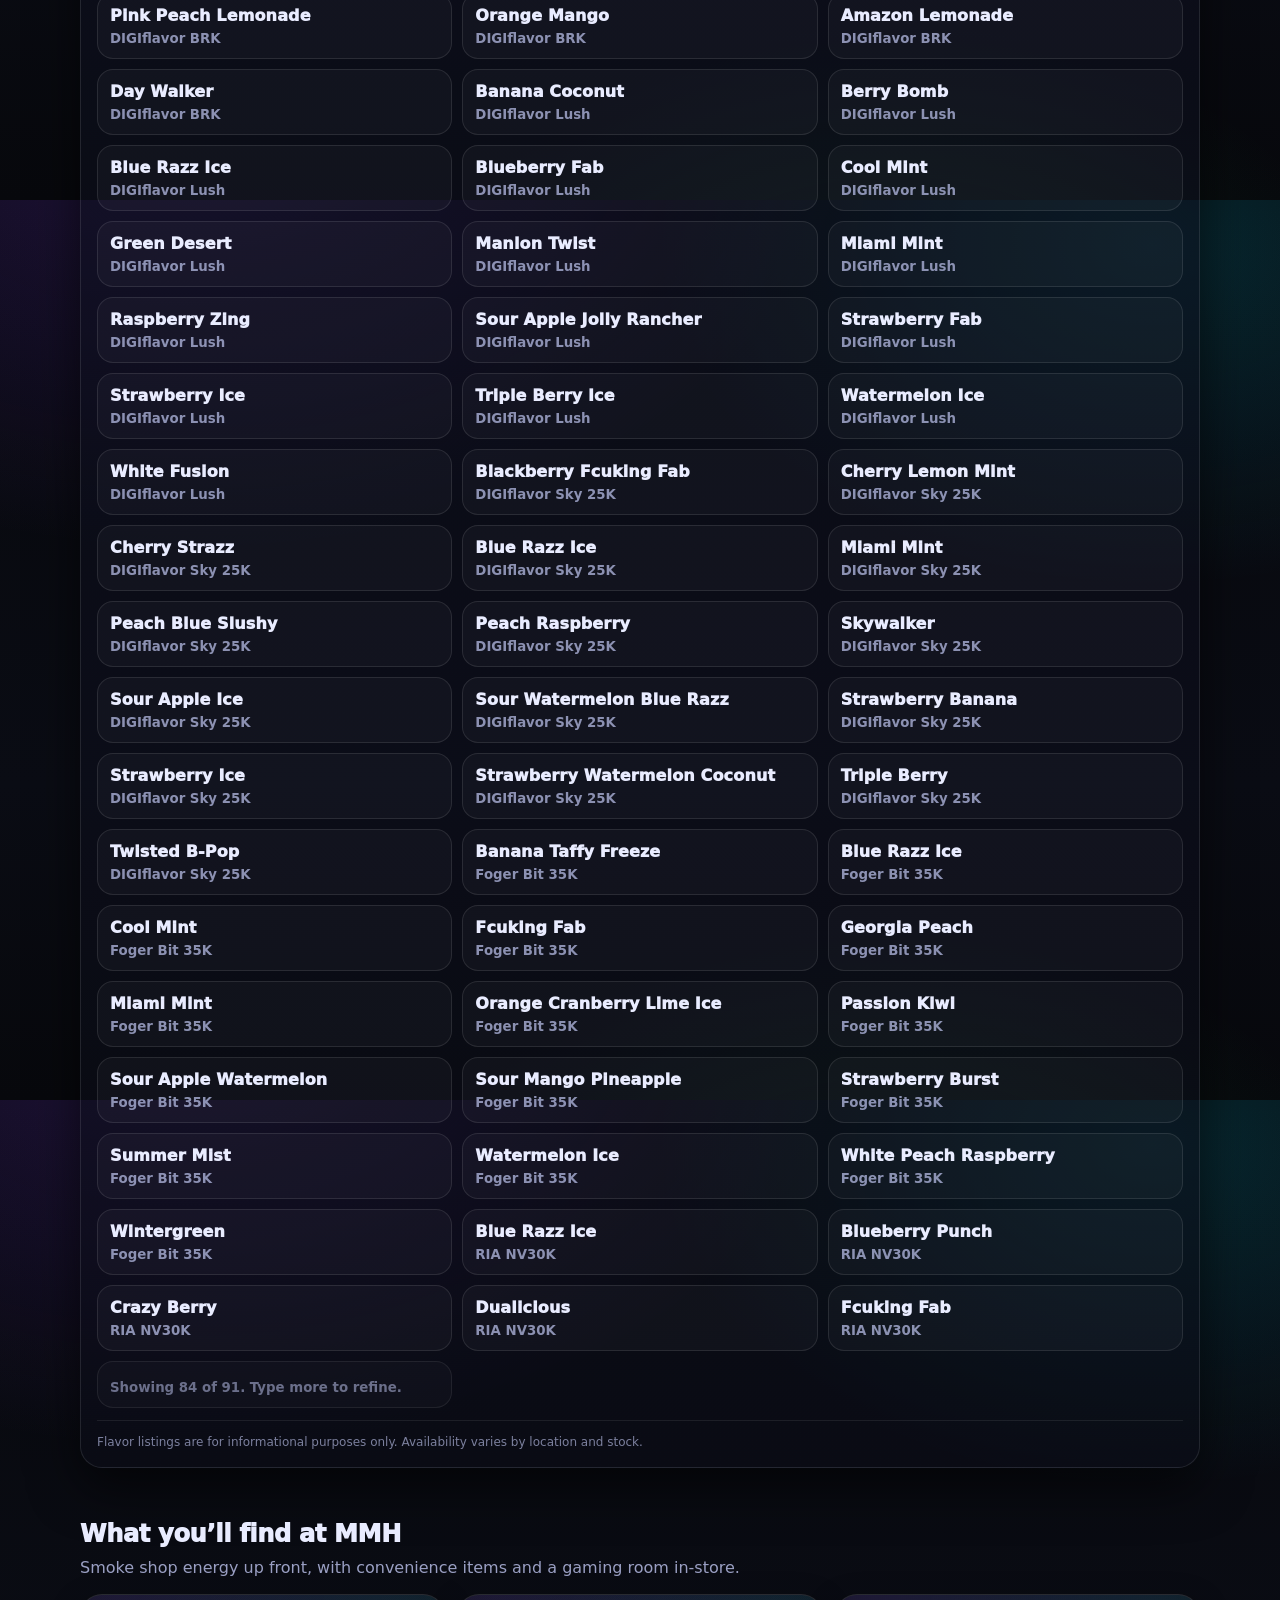
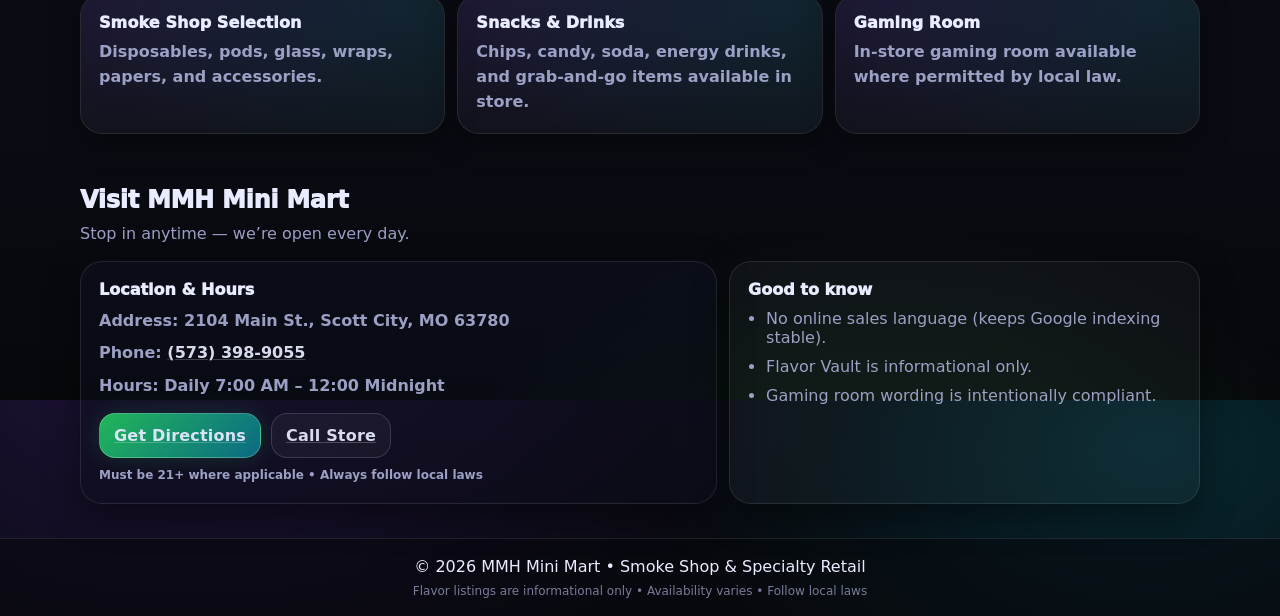
==== commit a719a802: "Update index.html" ====
--- a/index.html
+++ b/index.html
@@ -87,6 +87,10 @@
                 <div class="row__label">Hours</div>
                 <div class="row__value">Daily 7:00 AM – 12:00 Midnight</div>
               </div>
+              <div class="row">
+                <div class="row__label">Address</div>
+                <div class="row__value">2104 Main St., Scott City, MO 63780</div>
+              </div>
             </div>
 
             <div class="card__badges">
@@ -175,11 +179,12 @@
       <div class="visit">
         <div class="visit__card">
           <h3>Location & Hours</h3>
+          <p><strong>Address:</strong> 2104 Main St., Scott City, MO 63780</p>
           <p><strong>Phone:</strong> <a href="tel:+15733989055">(573) 398-9055</a></p>
           <p><strong>Hours:</strong> Daily 7:00 AM – 12:00 Midnight</p>
 
           <div class="visit__actions">
-            <a class="btn btn--primary" href="https://www.google.com/maps" target="_blank" rel="noopener">
+            <a class="btn btn--primary" href="https://www.google.com/maps?q=2104+Main+St+Scott+City+MO+63780" target="_blank" rel="noopener">
               Get Directions
             </a>
             <a class="btn" href="tel:+15733989055">Call Store</a>
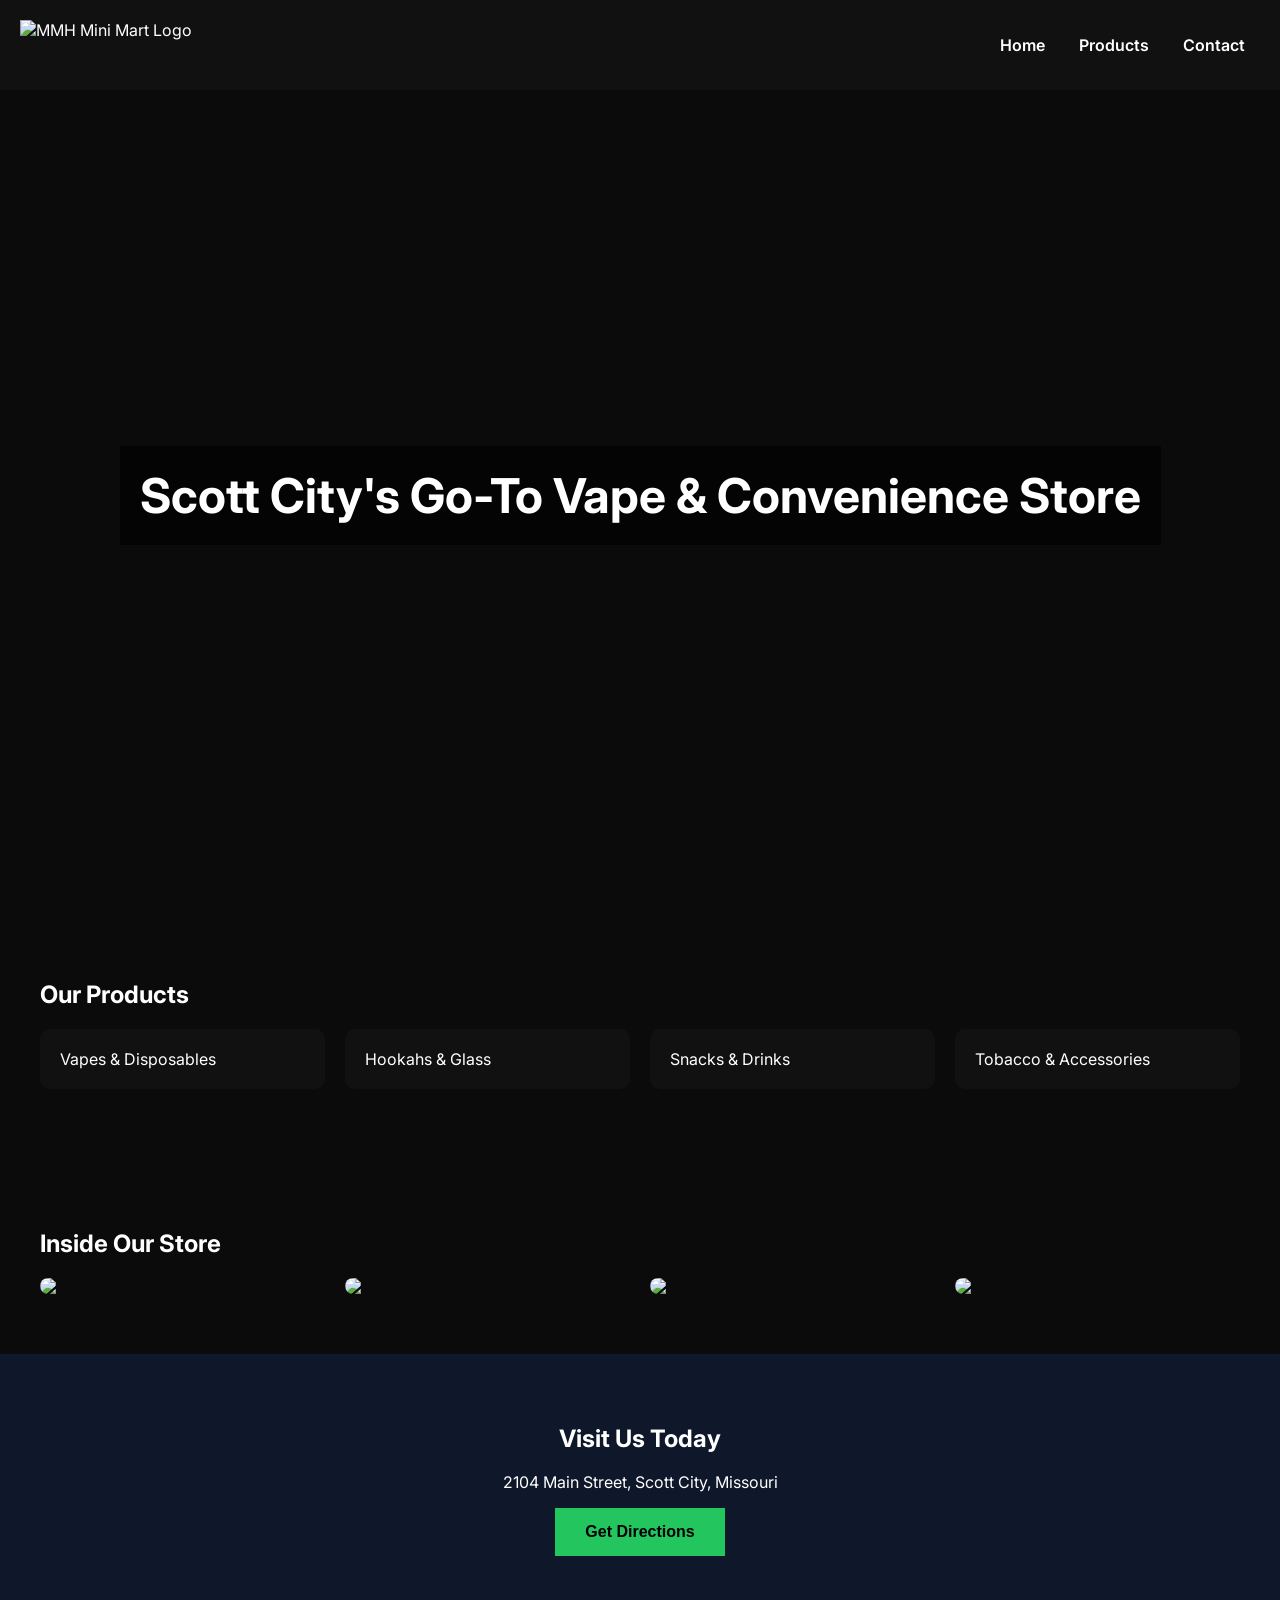
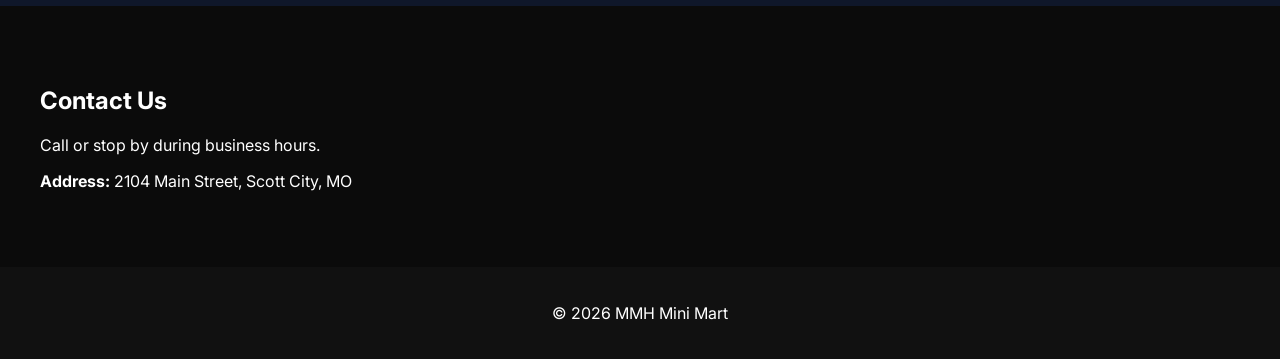
==== commit e8d08b94: "Create index.html" ====
--- a/index.html
+++ b/index.html
@@ -1,221 +1,82 @@
 <!DOCTYPE html>
 <html lang="en">
 <head>
-  <meta charset="UTF-8" />
-  <meta name="viewport" content="width=device-width, initial-scale=1.0" />
+  <meta charset="UTF-8">
+  <meta name="viewport" content="width=device-width, initial-scale=1.0">
+  <title>MMH Mini Mart | Vape, Snacks & Convenience | Scott City, MO</title>
+  <meta name="description" content="MMH Mini Mart in Scott City, Missouri offers vapes, snacks, drinks, hookahs, and more. Visit us at 2104 Main Street.">
+  <link href="https://fonts.googleapis.com/css2?family=Inter:wght@300;400;600;800&display=swap" rel="stylesheet">
+  <style>
+    body { font-family: 'Inter', sans-serif; margin:0; background:#0b0b0b; color:#fff; }
+    header { display:flex; justify-content:space-between; align-items:center; padding:20px; background:#111; }
+    header img { height:50px; }
+    nav a { color:#fff; margin:0 15px; text-decoration:none; font-weight:600; }
 
-  <title>MMH Mini Mart | Smoke Shop & Specialty Retail (Scott City, MO)</title>
-  <meta name="description" content="MMH Mini Mart is a local smoke shop in Scott City, MO offering disposables, glass, wraps, accessories, snacks, drinks, and an in-store gaming room." />
-  <meta name="robots" content="index, follow" />
-  <meta name="theme-color" content="#07080c" />
+    .hero { height:90vh; background:url('photo-01.jpeg') center/cover no-repeat; display:flex; align-items:center; justify-content:center; text-align:center; }
+    .hero h1 { font-size:3rem; background:rgba(0,0,0,0.6); padding:20px; }
 
-  <!-- Open Graph -->
-  <meta property="og:title" content="MMH Mini Mart | Smoke Shop & Specialty Retail" />
-  <meta property="og:description" content="Disposables, glass, wraps, accessories, plus snacks, drinks, and an in-store gaming room in Scott City, MO." />
-  <meta property="og:type" content="website" />
+    .section { padding:60px 20px; max-width:1200px; margin:auto; }
+    .grid { display:grid; grid-template-columns:repeat(auto-fit,minmax(250px,1fr)); gap:20px; }
+    .card { background:#111; padding:20px; border-radius:10px; }
 
-  <link rel="stylesheet" href="styles.css" />
+    .gallery img { width:100%; border-radius:10px; }
+
+    .cta { text-align:center; padding:50px; background:#0f172a; }
+    .cta button { padding:15px 30px; font-size:1rem; background:#22c55e; border:none; color:#000; font-weight:bold; cursor:pointer; }
+
+    footer { text-align:center; padding:20px; background:#111; }
+  </style>
 </head>
+<body>
 
-<body>
-  <!-- Sticky Navigation -->
-  <header class="nav">
-    <div class="nav__inner">
-      <a class="brand" href="#top" aria-label="MMH Mini Mart Home">
-        <span class="brand__mark" aria-hidden="true"></span>
-        <span class="brand__text">
-          <span class="brand__name">MMH Mini Mart</span>
-          <span class="brand__meta">Smoke Shop • Vape • Glass</span>
-        </span>
-      </a>
+<header>
+  <img src="mmh-logo.png" alt="MMH Mini Mart Logo">
+  <nav>
+    <a href="#home">Home</a>
+    <a href="#products">Products</a>
+    <a href="#contact">Contact</a>
+  </nav>
+</header>
 
-      <nav class="nav__links" aria-label="Primary navigation">
-        <a href="#flavors">Flavor Vault</a>
-        <a href="#selection">Selection</a>
-        <a href="#visit">Visit</a>
-        <a class="nav__cta" href="#visit">Directions</a>
-      </nav>
-    </div>
-  </header>
+<section class="hero" id="home">
+  <h1>Scott City's Go-To Vape & Convenience Store</h1>
+</section>
 
-  <main id="top">
-    <!-- Hero -->
-    <section class="hero">
-      <div class="hero__inner">
-        <div class="hero__content">
-          <div class="hero__kicker">
-            <span class="dot" aria-hidden="true"></span>
-            Scott City, MO • Open Daily 7AM–12AM • IDs required where applicable
-          </div>
+<section class="section" id="products">
+  <h2>Our Products</h2>
+  <div class="grid">
+    <div class="card">Vapes & Disposables</div>
+    <div class="card">Hookahs & Glass</div>
+    <div class="card">Snacks & Drinks</div>
+    <div class="card">Tobacco & Accessories</div>
+  </div>
+</section>
 
-          <h1 class="hero__title">Disposables. Glass. Wraps. Flavor Variety.</h1>
+<section class="section gallery">
+  <h2>Inside Our Store</h2>
+  <div class="grid">
+    <img src="photo-02.jpeg">
+    <img src="photo-03.jpeg">
+    <img src="photo-04.jpeg">
+    <img src="photo-05.jpeg">
+  </div>
+</section>
 
-          <p class="hero__sub">
-            MMH Mini Mart is a local smoke shop in Scott City offering a wide selection of disposables,
-            glass, wraps, and accessories — with snacks, drinks, and a gaming room available in store.
-          </p>
+<section class="cta">
+  <h2>Visit Us Today</h2>
+  <p>2104 Main Street, Scott City, Missouri</p>
+  <button>Get Directions</button>
+</section>
 
-          <div class="hero__actions">
-            <a class="btn btn--primary" href="#flavors">Browse Flavor Variety</a>
-            <a class="btn" href="#visit">Visit MMH</a>
-            <a class="btn btn--ghost" href="tel:+15733989055">(573) 398-9055</a>
-          </div>
+<section class="section" id="contact">
+  <h2>Contact Us</h2>
+  <p>Call or stop by during business hours.</p>
+  <p><strong>Address:</strong> 2104 Main Street, Scott City, MO</p>
+</section>
 
-          <p class="hero__fineprint">
-            Flavor listings are informational only. Availability varies by location and stock.
-          </p>
-        </div>
+<footer>
+  <p>© 2026 MMH Mini Mart</p>
+</footer>
 
-        <aside class="hero__card" aria-label="Quick info">
-          <div class="card">
-            <h2 class="card__title">Quick Info</h2>
-
-            <div class="card__rows">
-              <div class="row">
-                <div class="row__label">Smoke Shop</div>
-                <div class="row__value">Disposables • Pods • Glass • Wraps</div>
-              </div>
-              <div class="row">
-                <div class="row__label">Convenience</div>
-                <div class="row__value">Snacks • Soda • Energy Drinks</div>
-              </div>
-              <div class="row">
-                <div class="row__label">Gaming Room</div>
-                <div class="row__value">Available where permitted by local law</div>
-              </div>
-              <div class="row">
-                <div class="row__label">Hours</div>
-                <div class="row__value">Daily 7:00 AM – 12:00 Midnight</div>
-              </div>
-              <div class="row">
-                <div class="row__label">Address</div>
-                <div class="row__value">2104 Main St., Scott City, MO 63780</div>
-              </div>
-            </div>
-
-            <div class="card__badges">
-              <span class="badge">Local</span>
-              <span class="badge">Open Late</span>
-              <span class="badge">Flavor Variety</span>
-            </div>
-          </div>
-        </aside>
-      </div>
-    </section>
-
-    <!-- Animated Flavor Ticker -->
-    <section class="ticker" aria-label="Flavor ticker">
-      <div class="ticker__viewport">
-        <div class="ticker__track" id="flavorTickerTrack">
-          Flavor variety available in store • Flavor variety available in store •
-        </div>
-      </div>
-    </section>
-
-    <!-- Flavor Vault -->
-    <section id="flavors" class="section">
-      <header class="section__head">
-        <h2>Flavor Vault</h2>
-        <p>Browse flavor varieties and brands we carry in store.</p>
-      </header>
-
-      <div class="vault">
-        <div class="vault__controls">
-          <label for="search" class="sr-only">Search flavors</label>
-          <input
-            id="search"
-            class="input"
-            type="text"
-            placeholder="Search flavors (Blue Razz, Watermelon, Mint...)"
-            autocomplete="off"
-          />
-          <div class="vault__hint">Tip: type at least 2 characters to narrow results.</div>
-        </div>
-
-        <div id="flavorGrid" class="grid" aria-live="polite">
-          <!-- JS injects flavor cards -->
-        </div>
-
-        <footer class="vault__foot">
-          <p class="disclaimer">
-            Flavor listings are for informational purposes only. Availability varies by location and stock.
-          </p>
-        </footer>
-      </div>
-    </section>
-
-    <!-- Selection -->
-    <section id="selection" class="section">
-      <header class="section__head">
-        <h2>What you’ll find at MMH</h2>
-        <p>Smoke shop energy up front, with convenience items and a gaming room in-store.</p>
-      </header>
-
-      <div class="cards">
-        <article class="infoCard">
-          <h3>Smoke Shop Selection</h3>
-          <p>Disposables, pods, glass, wraps, papers, and accessories.</p>
-        </article>
-
-        <article class="infoCard">
-          <h3>Snacks & Drinks</h3>
-          <p>Chips, candy, soda, energy drinks, and grab-and-go items available in store.</p>
-        </article>
-
-        <article class="infoCard">
-          <h3>Gaming Room</h3>
-          <p>In-store gaming room available where permitted by local law.</p>
-        </article>
-      </div>
-    </section>
-
-    <!-- Visit -->
-    <section id="visit" class="section section--visit">
-      <header class="section__head">
-        <h2>Visit MMH Mini Mart</h2>
-        <p>Stop in anytime — we’re open every day.</p>
-      </header>
-
-      <div class="visit">
-        <div class="visit__card">
-          <h3>Location & Hours</h3>
-          <p><strong>Address:</strong> 2104 Main St., Scott City, MO 63780</p>
-          <p><strong>Phone:</strong> <a href="tel:+15733989055">(573) 398-9055</a></p>
-          <p><strong>Hours:</strong> Daily 7:00 AM – 12:00 Midnight</p>
-
-          <div class="visit__actions">
-            <a class="btn btn--primary" href="https://www.google.com/maps?q=2104+Main+St+Scott+City+MO+63780" target="_blank" rel="noopener">
-              Get Directions
-            </a>
-            <a class="btn" href="tel:+15733989055">Call Store</a>
-          </div>
-
-          <p class="visit__fine">
-            Must be 21+ where applicable • Always follow local laws
-          </p>
-        </div>
-
-        <div class="visit__card visit__card--alt">
-          <h3>Good to know</h3>
-          <ul class="list">
-            <li>No online sales language (keeps Google indexing stable).</li>
-            <li>Flavor Vault is informational only.</li>
-            <li>Gaming room wording is intentionally compliant.</li>
-          </ul>
-        </div>
-      </div>
-    </section>
-  </main>
-
-  <footer class="footer">
-    <div class="footer__inner">
-      <p>© <span id="year"></span> MMH Mini Mart • Smoke Shop & Specialty Retail</p>
-      <p class="footer__muted">
-        Flavor listings are informational only • Availability varies • Follow local laws
-      </p>
-    </div>
-  </footer>
-
-  <script src="script.js"></script>
 </body>
 </html>
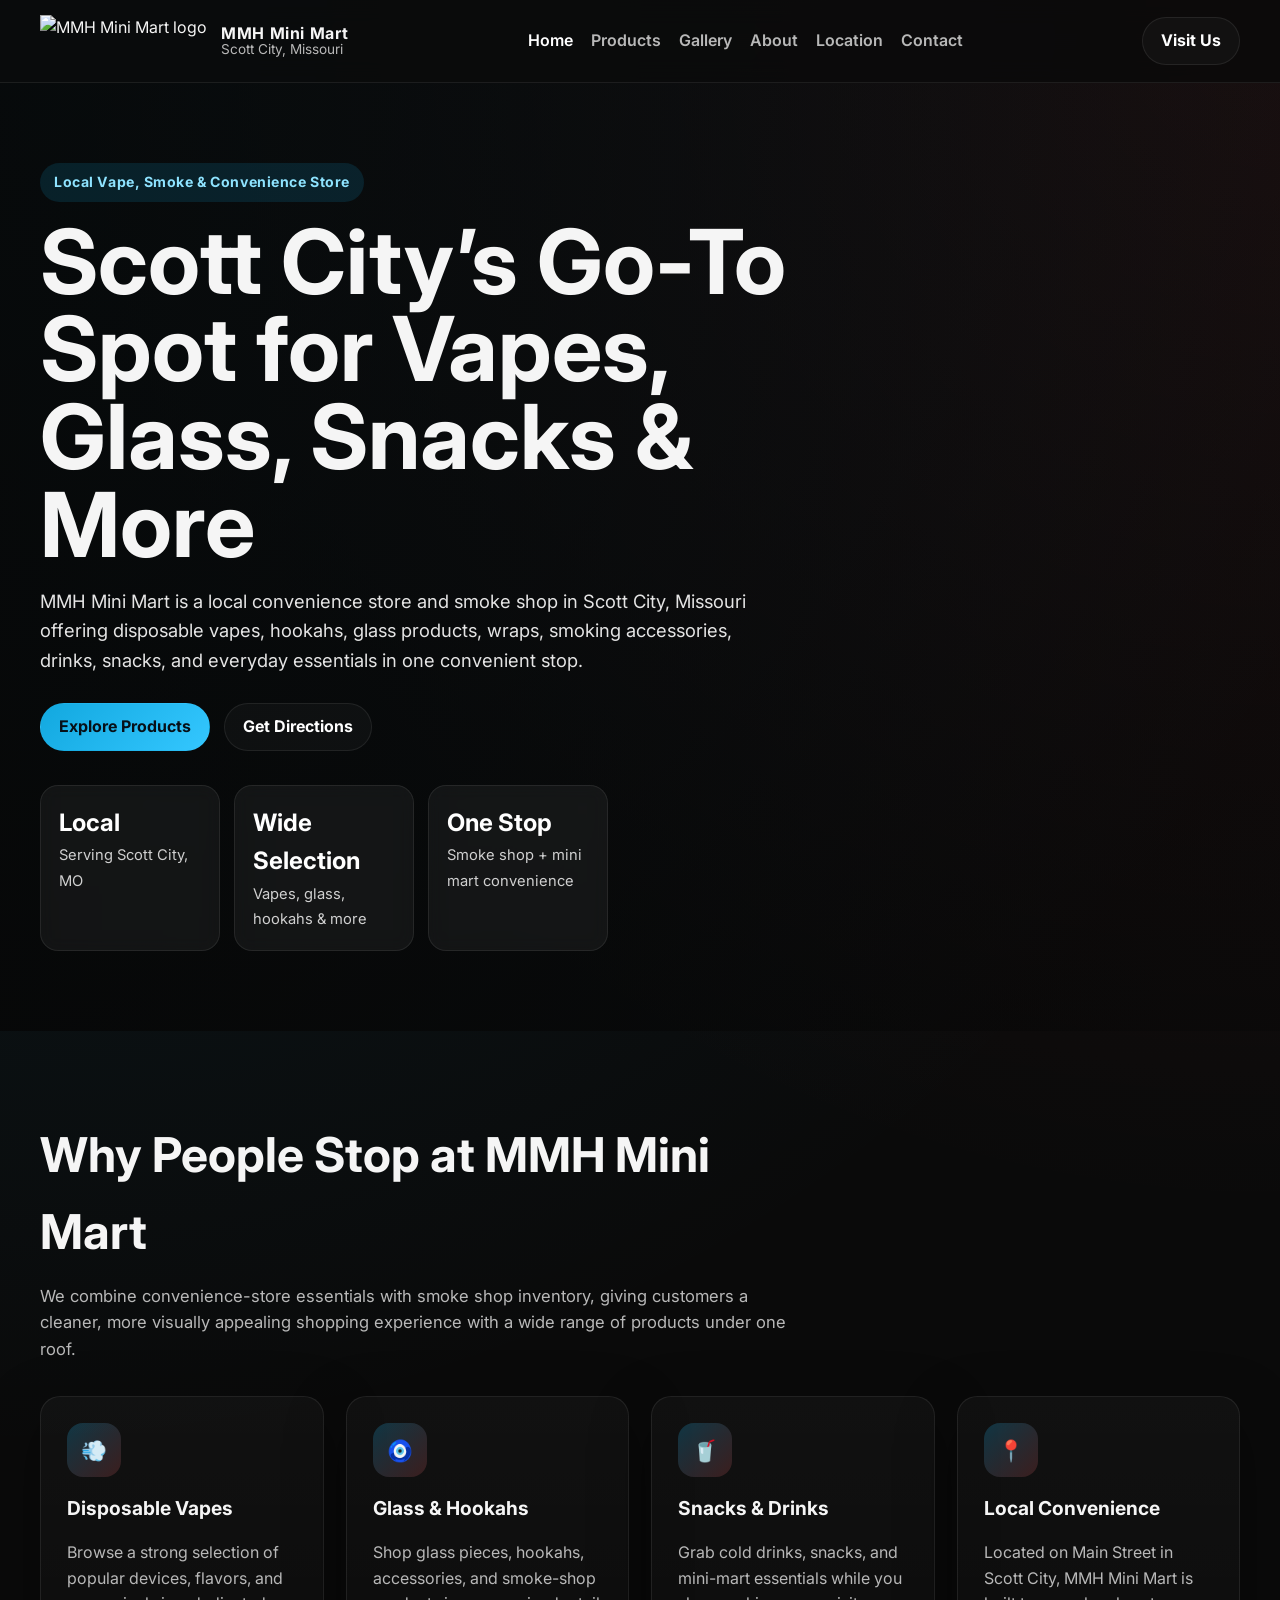
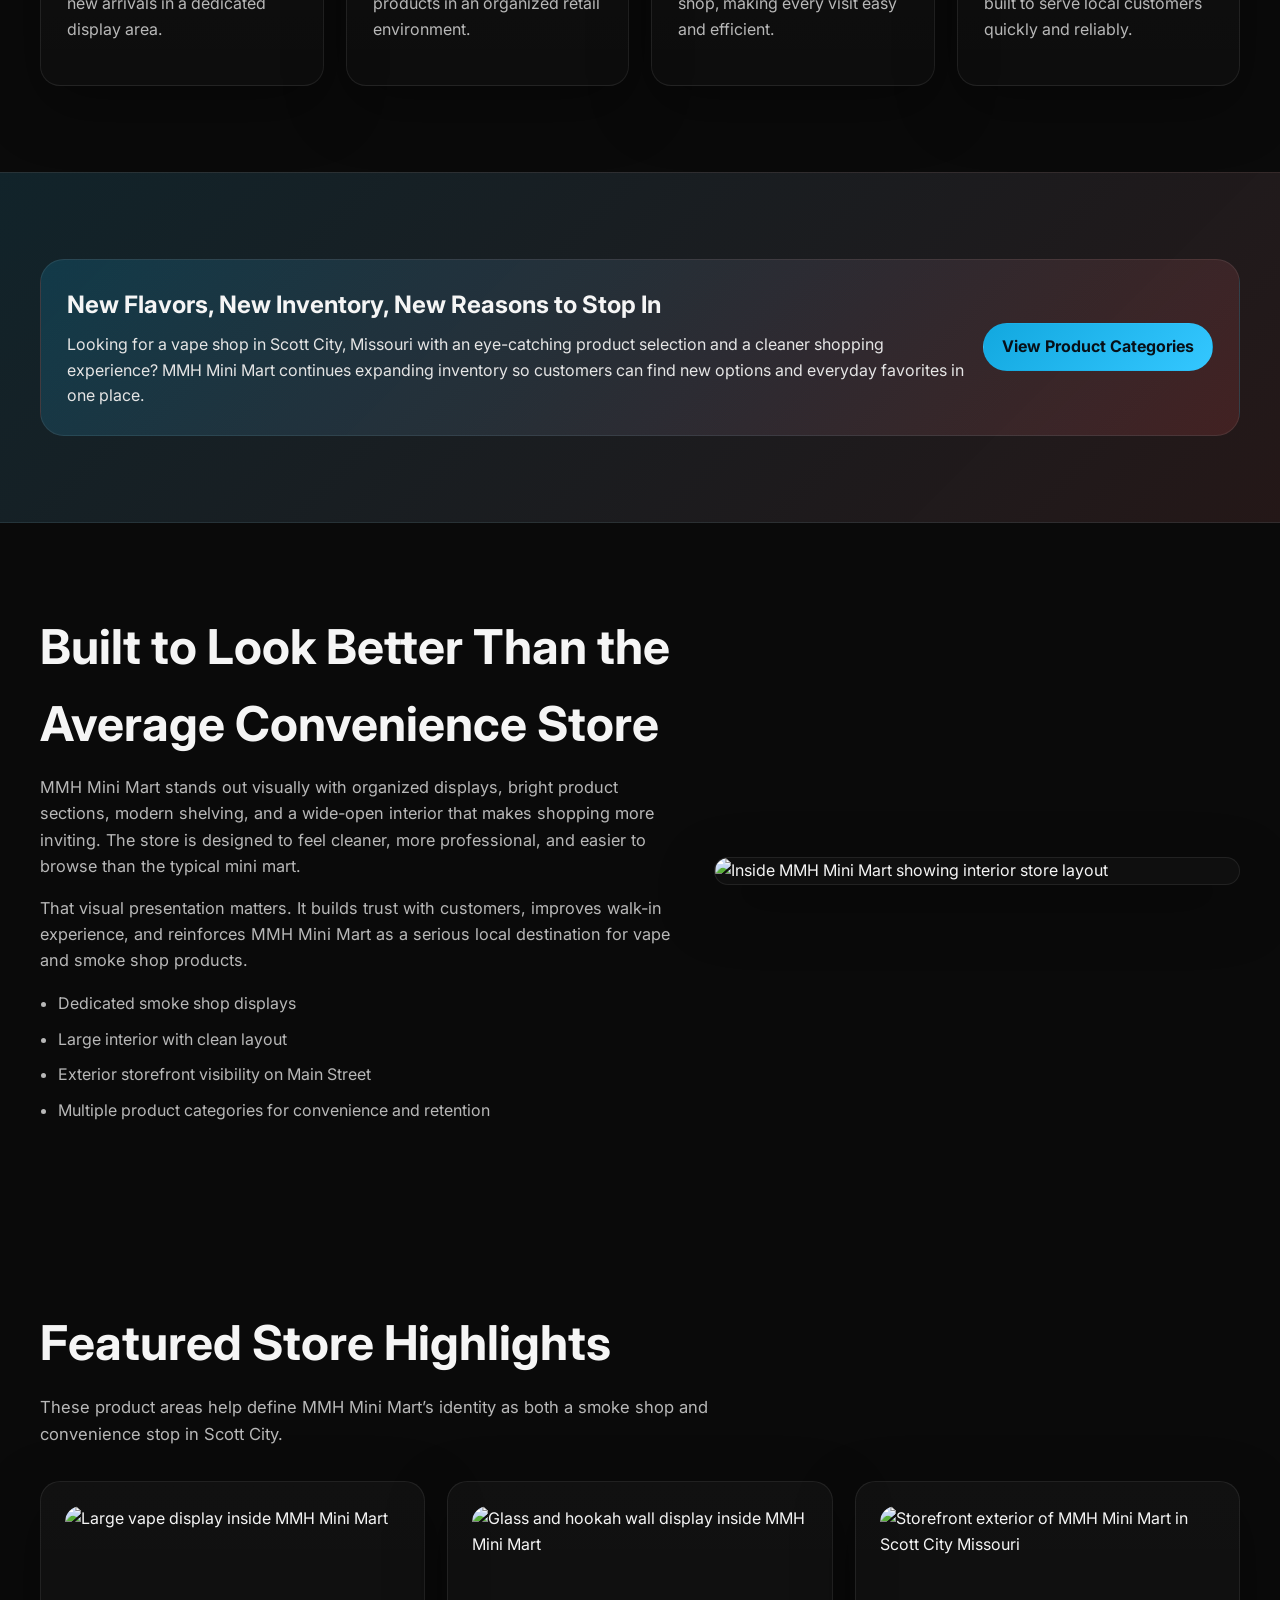
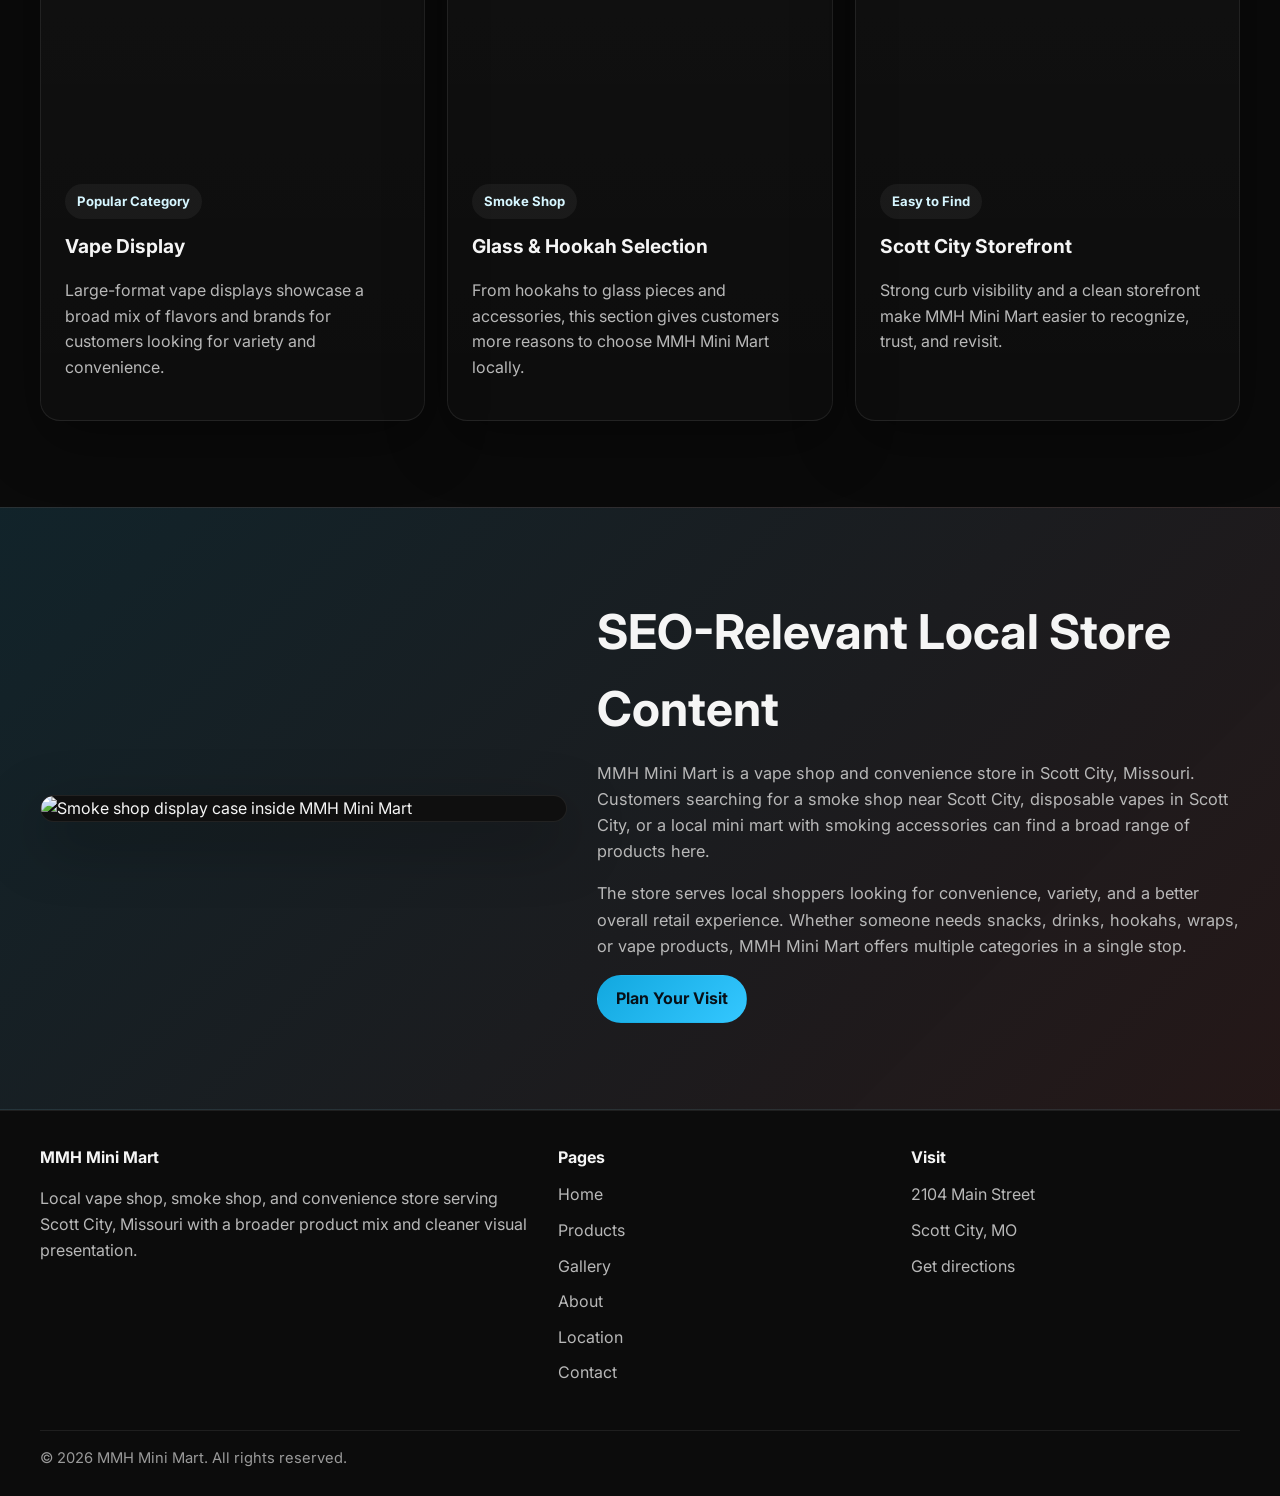
==== commit 51a5f952: "Update and rename mmh_mini_mart_website.html to index.html" ====
--- a/index.html
+++ b/index.html
@@ -1,82 +1,270 @@
 <!DOCTYPE html>
 <html lang="en">
 <head>
-  <meta charset="UTF-8">
-  <meta name="viewport" content="width=device-width, initial-scale=1.0">
-  <title>MMH Mini Mart | Vape, Snacks & Convenience | Scott City, MO</title>
-  <meta name="description" content="MMH Mini Mart in Scott City, Missouri offers vapes, snacks, drinks, hookahs, and more. Visit us at 2104 Main Street.">
-  <link href="https://fonts.googleapis.com/css2?family=Inter:wght@300;400;600;800&display=swap" rel="stylesheet">
-  <style>
-    body { font-family: 'Inter', sans-serif; margin:0; background:#0b0b0b; color:#fff; }
-    header { display:flex; justify-content:space-between; align-items:center; padding:20px; background:#111; }
-    header img { height:50px; }
-    nav a { color:#fff; margin:0 15px; text-decoration:none; font-weight:600; }
-
-    .hero { height:90vh; background:url('photo-01.jpeg') center/cover no-repeat; display:flex; align-items:center; justify-content:center; text-align:center; }
-    .hero h1 { font-size:3rem; background:rgba(0,0,0,0.6); padding:20px; }
-
-    .section { padding:60px 20px; max-width:1200px; margin:auto; }
-    .grid { display:grid; grid-template-columns:repeat(auto-fit,minmax(250px,1fr)); gap:20px; }
-    .card { background:#111; padding:20px; border-radius:10px; }
-
-    .gallery img { width:100%; border-radius:10px; }
-
-    .cta { text-align:center; padding:50px; background:#0f172a; }
-    .cta button { padding:15px 30px; font-size:1rem; background:#22c55e; border:none; color:#000; font-weight:bold; cursor:pointer; }
-
-    footer { text-align:center; padding:20px; background:#111; }
-  </style>
+  <meta charset="UTF-8" />
+  <meta name="viewport" content="width=device-width, initial-scale=1.0" />
+  <title>MMH Mini Mart | Vape Shop, Smoke Shop & Convenience Store in Scott City, MO</title>
+  <meta name="description" content="MMH Mini Mart is a local vape shop, smoke shop, and convenience store in Scott City, Missouri offering disposable vapes, hookahs, glass, snacks, drinks, wraps, and accessories." />
+  <meta name="keywords" content="MMH Mini Mart, vape shop Scott City MO, smoke shop Scott City, convenience store Scott City Missouri, disposable vapes Scott City, hookahs Scott City" />
+  <meta name="robots" content="index, follow" />
+  <link rel="canonical" href="https://www.mmhminimart.com/" />
+  <meta property="og:title" content="MMH Mini Mart | Scott City, Missouri" />
+  <meta property="og:description" content="Visit MMH Mini Mart in Scott City for vapes, smoke shop products, snacks, drinks, and more." />
+  <meta property="og:type" content="website" />
+  <meta property="og:image" content="assets/photo-01.jpeg" />
+  <meta property="og:url" content="https://www.mmhminimart.com/" />
+  <link rel="preconnect" href="https://fonts.googleapis.com" />
+  <link rel="preconnect" href="https://fonts.gstatic.com" crossorigin />
+  <link href="https://fonts.googleapis.com/css2?family=Inter:wght@300;400;500;600;700;800;900&display=swap" rel="stylesheet" />
+  <link rel="stylesheet" href="styles.css" />
+  <script type="application/ld+json">
+  {
+    "@context": "https://schema.org",
+    "@type": "ConvenienceStore",
+    "name": "MMH Mini Mart",
+    "image": "https://www.mmhminimart.com/assets/photo-01.jpeg",
+    "url": "https://www.mmhminimart.com/",
+    "telephone": "+1-573-000-0000",
+    "address": {
+      "@type": "PostalAddress",
+      "streetAddress": "2104 Main Street",
+      "addressLocality": "Scott City",
+      "addressRegion": "MO",
+      "postalCode": "63780",
+      "addressCountry": "US"
+    },
+    "description": "MMH Mini Mart is a local vape shop, smoke shop, and convenience store in Scott City, Missouri.",
+    "priceRange": "$$"
+  }
+  </script>
 </head>
 <body>
-
-<header>
-  <img src="mmh-logo.png" alt="MMH Mini Mart Logo">
-  <nav>
-    <a href="#home">Home</a>
-    <a href="#products">Products</a>
-    <a href="#contact">Contact</a>
-  </nav>
-</header>
-
-<section class="hero" id="home">
-  <h1>Scott City's Go-To Vape & Convenience Store</h1>
-</section>
-
-<section class="section" id="products">
-  <h2>Our Products</h2>
-  <div class="grid">
-    <div class="card">Vapes & Disposables</div>
-    <div class="card">Hookahs & Glass</div>
-    <div class="card">Snacks & Drinks</div>
-    <div class="card">Tobacco & Accessories</div>
-  </div>
-</section>
-
-<section class="section gallery">
-  <h2>Inside Our Store</h2>
-  <div class="grid">
-    <img src="photo-02.jpeg">
-    <img src="photo-03.jpeg">
-    <img src="photo-04.jpeg">
-    <img src="photo-05.jpeg">
-  </div>
-</section>
-
-<section class="cta">
-  <h2>Visit Us Today</h2>
-  <p>2104 Main Street, Scott City, Missouri</p>
-  <button>Get Directions</button>
-</section>
-
-<section class="section" id="contact">
-  <h2>Contact Us</h2>
-  <p>Call or stop by during business hours.</p>
-  <p><strong>Address:</strong> 2104 Main Street, Scott City, MO</p>
-</section>
-
-<footer>
-  <p>© 2026 MMH Mini Mart</p>
-</footer>
-
+  <header class="topbar">
+    <div class="container nav">
+      <a class="logo-wrap" href="index.html">
+        <img src="assets/mmh-logo.png" alt="MMH Mini Mart logo" />
+        <div class="brand-text">
+          <strong>MMH Mini Mart</strong>
+          <span>Scott City, Missouri</span>
+        </div>
+      </a>
+
+      <nav class="nav-links">
+        <a class="active" href="index.html">Home</a>
+        <a href="products.html">Products</a>
+        <a href="gallery.html">Gallery</a>
+        <a href="about.html">About</a>
+        <a href="locations.html">Location</a>
+        <a href="contact.html">Contact</a>
+      </nav>
+
+      <div class="nav-actions">
+        <a class="btn btn-secondary" href="contact.html">Visit Us</a>
+      </div>
+    </div>
+  </header>
+
+  <main>
+    <section class="hero">
+      <div class="container hero-inner">
+        <span class="eyebrow">Local Vape, Smoke & Convenience Store</span>
+        <h1>Scott City’s Go-To Spot for Vapes, Glass, Snacks & More</h1>
+        <p>
+          MMH Mini Mart is a local convenience store and smoke shop in Scott City, Missouri offering disposable vapes,
+          hookahs, glass products, wraps, smoking accessories, drinks, snacks, and everyday essentials in one convenient stop.
+        </p>
+        <div class="hero-buttons">
+          <a class="btn btn-primary" href="products.html">Explore Products</a>
+          <a class="btn btn-secondary" href="contact.html">Get Directions</a>
+        </div>
+
+        <div class="hero-stats">
+          <div class="stat">
+            <strong>Local</strong>
+            <span>Serving Scott City, MO</span>
+          </div>
+          <div class="stat">
+            <strong>Wide Selection</strong>
+            <span>Vapes, glass, hookahs & more</span>
+          </div>
+          <div class="stat">
+            <strong>One Stop</strong>
+            <span>Smoke shop + mini mart convenience</span>
+          </div>
+        </div>
+      </div>
+    </section>
+
+    <section class="section">
+      <div class="container">
+        <div class="section-head">
+          <h2>Why People Stop at MMH Mini Mart</h2>
+          <p>
+            We combine convenience-store essentials with smoke shop inventory, giving customers a cleaner,
+            more visually appealing shopping experience with a wide range of products under one roof.
+          </p>
+        </div>
+
+        <div class="grid-4">
+          <article class="card">
+            <div class="feature-icon">💨</div>
+            <h3>Disposable Vapes</h3>
+            <p>Browse a strong selection of popular devices, flavors, and new arrivals in a dedicated display area.</p>
+          </article>
+
+          <article class="card">
+            <div class="feature-icon">🧿</div>
+            <h3>Glass & Hookahs</h3>
+            <p>Shop glass pieces, hookahs, accessories, and smoke-shop products in an organized retail environment.</p>
+          </article>
+
+          <article class="card">
+            <div class="feature-icon">🥤</div>
+            <h3>Snacks & Drinks</h3>
+            <p>Grab cold drinks, snacks, and mini-mart essentials while you shop, making every visit easy and efficient.</p>
+          </article>
+
+          <article class="card">
+            <div class="feature-icon">📍</div>
+            <h3>Local Convenience</h3>
+            <p>Located on Main Street in Scott City, MMH Mini Mart is built to serve local customers quickly and reliably.</p>
+          </article>
+        </div>
+      </div>
+    </section>
+
+    <section class="section band">
+      <div class="container">
+        <div class="promo">
+          <div>
+            <h3>New Flavors, New Inventory, New Reasons to Stop In</h3>
+            <p>
+              Looking for a vape shop in Scott City, Missouri with an eye-catching product selection and a cleaner shopping experience?
+              MMH Mini Mart continues expanding inventory so customers can find new options and everyday favorites in one place.
+            </p>
+          </div>
+          <a class="btn btn-primary" href="products.html">View Product Categories</a>
+        </div>
+      </div>
+    </section>
+
+    <section class="section">
+      <div class="container split">
+        <div class="copy">
+          <h2>Built to Look Better Than the Average Convenience Store</h2>
+          <p>
+            MMH Mini Mart stands out visually with organized displays, bright product sections, modern shelving,
+            and a wide-open interior that makes shopping more inviting. The store is designed to feel cleaner,
+            more professional, and easier to browse than the typical mini mart.
+          </p>
+          <p>
+            That visual presentation matters. It builds trust with customers, improves walk-in experience,
+            and reinforces MMH Mini Mart as a serious local destination for vape and smoke shop products.
+          </p>
+          <ul class="feature-list">
+            <li>Dedicated smoke shop displays</li>
+            <li>Large interior with clean layout</li>
+            <li>Exterior storefront visibility on Main Street</li>
+            <li>Multiple product categories for convenience and retention</li>
+          </ul>
+        </div>
+
+        <div class="media-frame">
+          <img src="assets/photo-03.jpeg" alt="Inside MMH Mini Mart showing interior store layout" />
+        </div>
+      </div>
+    </section>
+
+    <section class="section">
+      <div class="container">
+        <div class="section-head">
+          <h2>Featured Store Highlights</h2>
+          <p>
+            These product areas help define MMH Mini Mart’s identity as both a smoke shop and convenience stop in Scott City.
+          </p>
+        </div>
+
+        <div class="grid-3">
+          <article class="product-card">
+            <img src="assets/IMG_2519.jpeg" alt="Large vape display inside MMH Mini Mart" />
+            <span class="product-tag">Popular Category</span>
+            <h3>Vape Display</h3>
+            <p>Large-format vape displays showcase a broad mix of flavors and brands for customers looking for variety and convenience.</p>
+          </article>
+
+          <article class="product-card">
+            <img src="assets/photo-04.jpeg" alt="Glass and hookah wall display inside MMH Mini Mart" />
+            <span class="product-tag">Smoke Shop</span>
+            <h3>Glass & Hookah Selection</h3>
+            <p>From hookahs to glass pieces and accessories, this section gives customers more reasons to choose MMH Mini Mart locally.</p>
+          </article>
+
+          <article class="product-card">
+            <img src="assets/IMG_2518.jpeg" alt="Storefront exterior of MMH Mini Mart in Scott City Missouri" />
+            <span class="product-tag">Easy to Find</span>
+            <h3>Scott City Storefront</h3>
+            <p>Strong curb visibility and a clean storefront make MMH Mini Mart easier to recognize, trust, and revisit.</p>
+          </article>
+        </div>
+      </div>
+    </section>
+
+    <section class="section band">
+      <div class="container split reverse">
+        <div class="media-frame">
+          <img src="assets/IMG_2504.jpeg" alt="Smoke shop display case inside MMH Mini Mart" />
+        </div>
+
+        <div class="copy">
+          <h2>SEO-Relevant Local Store Content</h2>
+          <p>
+            MMH Mini Mart is a vape shop and convenience store in Scott City, Missouri. Customers searching for a smoke shop near Scott City,
+            disposable vapes in Scott City, or a local mini mart with smoking accessories can find a broad range of products here.
+          </p>
+          <p>
+            The store serves local shoppers looking for convenience, variety, and a better overall retail experience.
+            Whether someone needs snacks, drinks, hookahs, wraps, or vape products, MMH Mini Mart offers multiple categories in a single stop.
+          </p>
+          <a class="btn btn-primary" href="contact.html">Plan Your Visit</a>
+        </div>
+      </div>
+    </section>
+  </main>
+
+  <footer class="footer">
+    <div class="container footer-inner">
+      <div>
+        <h4>MMH Mini Mart</h4>
+        <p>
+          Local vape shop, smoke shop, and convenience store serving Scott City, Missouri with a broader product mix and cleaner visual presentation.
+        </p>
+      </div>
+
+      <div>
+        <h4>Pages</h4>
+        <ul>
+          <li><a href="index.html">Home</a></li>
+          <li><a href="products.html">Products</a></li>
+          <li><a href="gallery.html">Gallery</a></li>
+          <li><a href="about.html">About</a></li>
+          <li><a href="locations.html">Location</a></li>
+          <li><a href="contact.html">Contact</a></li>
+        </ul>
+      </div>
+
+      <div>
+        <h4>Visit</h4>
+        <ul>
+          <li>2104 Main Street</li>
+          <li>Scott City, MO</li>
+          <li><a href="contact.html">Get directions</a></li>
+        </ul>
+      </div>
+    </div>
+
+    <div class="container footer-bottom">
+      © 2026 MMH Mini Mart. All rights reserved.
+    </div>
+  </footer>
 </body>
 </html>
--- a/styles.css
+++ b/styles.css
@@ -0,0 +1,645 @@
+:root {
+  --bg: #0a0a0a;
+  --bg-soft: #121212;
+  --card: #171717;
+  --text: #f5f5f5;
+  --muted: #b8b8b8;
+  --border: rgba(255, 255, 255, 0.08);
+  --accent-red: #ff5b5b;
+  --accent-blue: #12a8df;
+  --accent-cream: #f2efd5;
+  --max-width: 1200px;
+  --radius: 20px;
+  --shadow: 0 20px 60px rgba(0, 0, 0, 0.35);
+}
+
+* {
+  box-sizing: border-box;
+}
+
+html {
+  scroll-behavior: smooth;
+}
+
+body {
+  margin: 0;
+  font-family: Inter, Arial, sans-serif;
+  background:
+    radial-gradient(circle at top left, rgba(18, 168, 223, 0.12), transparent 30%),
+    radial-gradient(circle at top right, rgba(255, 91, 91, 0.1), transparent 25%),
+    var(--bg);
+  color: var(--text);
+  line-height: 1.6;
+}
+
+img {
+  max-width: 100%;
+  display: block;
+}
+
+a {
+  color: inherit;
+  text-decoration: none;
+}
+
+.container {
+  width: min(calc(100% - 32px), var(--max-width));
+  margin: 0 auto;
+}
+
+.topbar {
+  position: sticky;
+  top: 0;
+  z-index: 1000;
+  backdrop-filter: blur(12px);
+  background: rgba(10, 10, 10, 0.88);
+  border-bottom: 1px solid var(--border);
+}
+
+.nav {
+  min-height: 82px;
+  display: flex;
+  align-items: center;
+  justify-content: space-between;
+  gap: 20px;
+}
+
+.logo-wrap {
+  display: flex;
+  align-items: center;
+  gap: 14px;
+}
+
+.logo-wrap img {
+  height: 52px;
+  width: auto;
+}
+
+.brand-text {
+  display: flex;
+  flex-direction: column;
+  line-height: 1.1;
+}
+
+.brand-text strong {
+  font-size: 1rem;
+  letter-spacing: 0.04em;
+}
+
+.brand-text span {
+  color: var(--muted);
+  font-size: 0.85rem;
+}
+
+.nav-links {
+  display: flex;
+  flex-wrap: wrap;
+  gap: 18px;
+}
+
+.nav-links a {
+  color: var(--muted);
+  font-weight: 600;
+  transition: 0.2s ease;
+}
+
+.nav-links a:hover,
+.nav-links a.active {
+  color: #fff;
+}
+
+.nav-actions {
+  display: flex;
+  align-items: center;
+  gap: 12px;
+}
+
+.btn {
+  display: inline-flex;
+  align-items: center;
+  justify-content: center;
+  min-height: 48px;
+  padding: 0 18px;
+  border-radius: 999px;
+  font-weight: 700;
+  border: 1px solid transparent;
+  transition: 0.25s ease;
+  cursor: pointer;
+}
+
+.btn-primary {
+  background: linear-gradient(135deg, var(--accent-blue), #34c7ff);
+  color: #071018;
+}
+
+.btn-primary:hover {
+  transform: translateY(-1px);
+  filter: brightness(1.05);
+}
+
+.btn-secondary {
+  border-color: var(--border);
+  background: rgba(255, 255, 255, 0.03);
+  color: #fff;
+}
+
+.btn-secondary:hover {
+  border-color: rgba(255, 255, 255, 0.18);
+  background: rgba(255, 255, 255, 0.06);
+}
+
+.hero {
+  position: relative;
+  min-height: 86vh;
+  display: grid;
+  align-items: center;
+  overflow: hidden;
+}
+
+.hero::before {
+  content: "";
+  position: absolute;
+  inset: 0;
+  background:
+    linear-gradient(90deg, rgba(6, 6, 6, 0.82) 0%, rgba(6, 6, 6, 0.68) 42%, rgba(6, 6, 6, 0.35) 100%),
+    url("assets/photo-01.jpeg") center/cover no-repeat;
+}
+
+.hero-inner {
+  position: relative;
+  z-index: 1;
+  padding: 80px 0;
+}
+
+.eyebrow {
+  display: inline-block;
+  margin-bottom: 16px;
+  padding: 8px 14px;
+  border-radius: 999px;
+  background: rgba(18, 168, 223, 0.14);
+  color: #8ee3ff;
+  font-size: 0.88rem;
+  font-weight: 700;
+  letter-spacing: 0.04em;
+}
+
+.hero h1,
+.page-hero h1 {
+  margin: 0 0 18px;
+  line-height: 0.98;
+  font-size: clamp(2.7rem, 7vw, 5.6rem);
+  max-width: 780px;
+}
+
+.hero p,
+.page-hero p {
+  max-width: 720px;
+  color: #e4e4e4;
+  font-size: clamp(1rem, 2vw, 1.15rem);
+  margin: 0 0 28px;
+}
+
+.hero-buttons {
+  display: flex;
+  flex-wrap: wrap;
+  gap: 14px;
+}
+
+.hero-stats {
+  margin-top: 34px;
+  display: grid;
+  grid-template-columns: repeat(3, minmax(0, 180px));
+  gap: 14px;
+  max-width: 620px;
+}
+
+.stat {
+  padding: 18px;
+  border-radius: 18px;
+  background: rgba(255, 255, 255, 0.05);
+  border: 1px solid var(--border);
+  backdrop-filter: blur(8px);
+}
+
+.stat strong {
+  display: block;
+  font-size: 1.5rem;
+  color: #fff;
+}
+
+.stat span {
+  color: #d0d0d0;
+  font-size: 0.92rem;
+}
+
+.section {
+  padding: 86px 0;
+}
+
+.section-head {
+  max-width: 760px;
+  margin-bottom: 34px;
+}
+
+.section-head h2 {
+  margin: 0 0 12px;
+  font-size: clamp(2rem, 4vw, 3rem);
+}
+
+.section-head p {
+  margin: 0;
+  color: var(--muted);
+  font-size: 1.04rem;
+}
+
+.grid-3,
+.grid-4,
+.grid-2 {
+  display: grid;
+  gap: 22px;
+}
+
+.grid-2 {
+  grid-template-columns: repeat(2, minmax(0, 1fr));
+}
+
+.grid-3 {
+  grid-template-columns: repeat(3, minmax(0, 1fr));
+}
+
+.grid-4 {
+  grid-template-columns: repeat(4, minmax(0, 1fr));
+}
+
+.card,
+.info-card,
+.gallery-card,
+.contact-card,
+.product-card {
+  background: linear-gradient(180deg, rgba(255,255,255,0.03), rgba(255,255,255,0.015));
+  border: 1px solid var(--border);
+  border-radius: var(--radius);
+  box-shadow: var(--shadow);
+}
+
+.card {
+  padding: 26px;
+}
+
+.card h3,
+.info-card h3,
+.contact-card h3,
+.product-card h3 {
+  margin: 0 0 10px;
+  font-size: 1.2rem;
+}
+
+.card p,
+.info-card p,
+.contact-card p,
+.product-card p,
+.copy p,
+ul.feature-list li,
+ol.feature-list li {
+  color: var(--muted);
+}
+
+.feature-icon {
+  width: 54px;
+  height: 54px;
+  border-radius: 16px;
+  display: inline-flex;
+  align-items: center;
+  justify-content: center;
+  margin-bottom: 16px;
+  background: linear-gradient(135deg, rgba(18, 168, 223, 0.25), rgba(255, 91, 91, 0.18));
+  font-size: 1.3rem;
+}
+
+.split {
+  display: grid;
+  grid-template-columns: 1.1fr 0.9fr;
+  gap: 30px;
+  align-items: center;
+}
+
+.split.reverse {
+  grid-template-columns: 0.9fr 1.1fr;
+}
+
+.media-frame {
+  overflow: hidden;
+  border-radius: 24px;
+  border: 1px solid var(--border);
+  background: #0f0f0f;
+  box-shadow: var(--shadow);
+}
+
+.media-frame img {
+  width: 100%;
+  height: 100%;
+  object-fit: cover;
+}
+
+.copy h2 {
+  margin: 0 0 12px;
+  font-size: clamp(2rem, 4vw, 3rem);
+}
+
+.copy p {
+  margin: 0 0 16px;
+  font-size: 1.02rem;
+}
+
+.feature-list {
+  margin: 18px 0 0;
+  padding-left: 18px;
+}
+
+.feature-list li {
+  margin-bottom: 10px;
+}
+
+.band {
+  background:
+    linear-gradient(135deg, rgba(18, 168, 223, 0.12), rgba(255, 91, 91, 0.08)),
+    #111;
+  border-top: 1px solid var(--border);
+  border-bottom: 1px solid var(--border);
+}
+
+.promo {
+  padding: 26px;
+  display: grid;
+  grid-template-columns: 1fr auto;
+  gap: 16px;
+  align-items: center;
+  border-radius: 24px;
+  background: linear-gradient(135deg, rgba(18,168,223,0.18), rgba(255,91,91,0.14));
+  border: 1px solid var(--border);
+}
+
+.promo h3 {
+  margin: 0 0 8px;
+  font-size: 1.5rem;
+}
+
+.promo p {
+  margin: 0;
+  color: #e5e5e5;
+}
+
+.page-hero {
+  padding: 88px 0 46px;
+  position: relative;
+}
+
+.page-hero.compact {
+  padding-bottom: 16px;
+}
+
+.breadcrumbs {
+  margin-bottom: 16px;
+  color: var(--muted);
+  font-size: 0.92rem;
+}
+
+.breadcrumbs a {
+  color: #d9d9d9;
+}
+
+.page-banner {
+  overflow: hidden;
+  border-radius: 24px;
+  border: 1px solid var(--border);
+  margin-top: 24px;
+  box-shadow: var(--shadow);
+}
+
+.page-banner img {
+  width: 100%;
+  max-height: 460px;
+  object-fit: cover;
+}
+
+.product-card {
+  padding: 24px;
+}
+
+.product-card img {
+  width: 100%;
+  height: 260px;
+  object-fit: cover;
+  border-radius: 16px;
+  margin-bottom: 18px;
+}
+
+.product-tag {
+  display: inline-block;
+  margin-bottom: 12px;
+  padding: 7px 12px;
+  border-radius: 999px;
+  font-size: 0.82rem;
+  font-weight: 700;
+  background: rgba(255,255,255,0.05);
+  color: #d6f6ff;
+}
+
+.gallery-grid {
+  display: grid;
+  grid-template-columns: repeat(3, minmax(0, 1fr));
+  gap: 18px;
+}
+
+.gallery-card {
+  overflow: hidden;
+}
+
+.gallery-card img {
+  width: 100%;
+  height: 320px;
+  object-fit: cover;
+  transition: transform 0.35s ease;
+}
+
+.gallery-card:hover img {
+  transform: scale(1.04);
+}
+
+.contact-layout {
+  display: grid;
+  grid-template-columns: 0.95fr 1.05fr;
+  gap: 24px;
+}
+
+.contact-card {
+  padding: 24px;
+}
+
+.contact-card p,
+.contact-card li {
+  color: var(--muted);
+}
+
+.contact-list {
+  list-style: none;
+  padding: 0;
+  margin: 16px 0 0;
+}
+
+.contact-list li {
+  margin-bottom: 12px;
+}
+
+.map-frame {
+  overflow: hidden;
+  border-radius: 24px;
+  border: 1px solid var(--border);
+  min-height: 420px;
+  background: #0f0f0f;
+}
+
+.map-frame iframe {
+  width: 100%;
+  height: 100%;
+  min-height: 420px;
+  border: 0;
+}
+
+.footer {
+  border-top: 1px solid var(--border);
+  background: #0c0c0c;
+}
+
+.footer-inner {
+  padding: 34px 0;
+  display: grid;
+  grid-template-columns: 1.2fr 0.8fr 0.8fr;
+  gap: 24px;
+}
+
+.footer h4 {
+  margin: 0 0 12px;
+}
+
+.footer p,
+.footer li,
+.footer a {
+  color: var(--muted);
+}
+
+.footer ul {
+  list-style: none;
+  padding: 0;
+  margin: 0;
+}
+
+.footer ul li {
+  margin-bottom: 10px;
+}
+
+.footer-bottom {
+  border-top: 1px solid var(--border);
+  padding: 16px 0 26px;
+  color: #9a9a9a;
+  font-size: 0.92rem;
+}
+
+.notice {
+  margin-top: 14px;
+  padding: 14px 16px;
+  border-radius: 16px;
+  border: 1px solid rgba(255,255,255,0.08);
+  background: rgba(255,255,255,0.03);
+  color: #dcdcdc;
+}
+
+.hours-table {
+  width: 100%;
+  border-collapse: collapse;
+  margin-top: 10px;
+}
+
+.hours-table td {
+  padding: 10px 0;
+  border-bottom: 1px solid var(--border);
+  color: var(--muted);
+}
+
+.hours-table td:last-child {
+  text-align: right;
+  color: #fff;
+}
+
+.seo-copy {
+  margin-top: 14px;
+  color: var(--muted);
+}
+
+@media (max-width: 1100px) {
+  .grid-4 {
+    grid-template-columns: repeat(2, minmax(0, 1fr));
+  }
+
+  .gallery-grid {
+    grid-template-columns: repeat(2, minmax(0, 1fr));
+  }
+
+  .footer-inner {
+    grid-template-columns: 1fr 1fr;
+  }
+}
+
+@media (max-width: 900px) {
+  .nav {
+    flex-wrap: wrap;
+    padding: 16px 0;
+  }
+
+  .nav-links {
+    width: 100%;
+    order: 3;
+    padding-top: 8px;
+  }
+
+  .hero-stats,
+  .grid-3,
+  .grid-2,
+  .split,
+  .split.reverse,
+  .contact-layout {
+    grid-template-columns: 1fr;
+  }
+
+  .promo {
+    grid-template-columns: 1fr;
+  }
+}
+
+@media (max-width: 700px) {
+  .gallery-grid,
+  .grid-4 {
+    grid-template-columns: 1fr;
+  }
+
+  .hero {
+    min-height: auto;
+  }
+
+  .hero-inner {
+    padding: 72px 0;
+  }
+
+  .footer-inner {
+    grid-template-columns: 1fr;
+  }
+
+  .hero h1,
+  .page-hero h1 {
+    line-height: 1.02;
+  }
+
+  .hero-stats {
+    grid-template-columns: 1fr;
+  }
+}
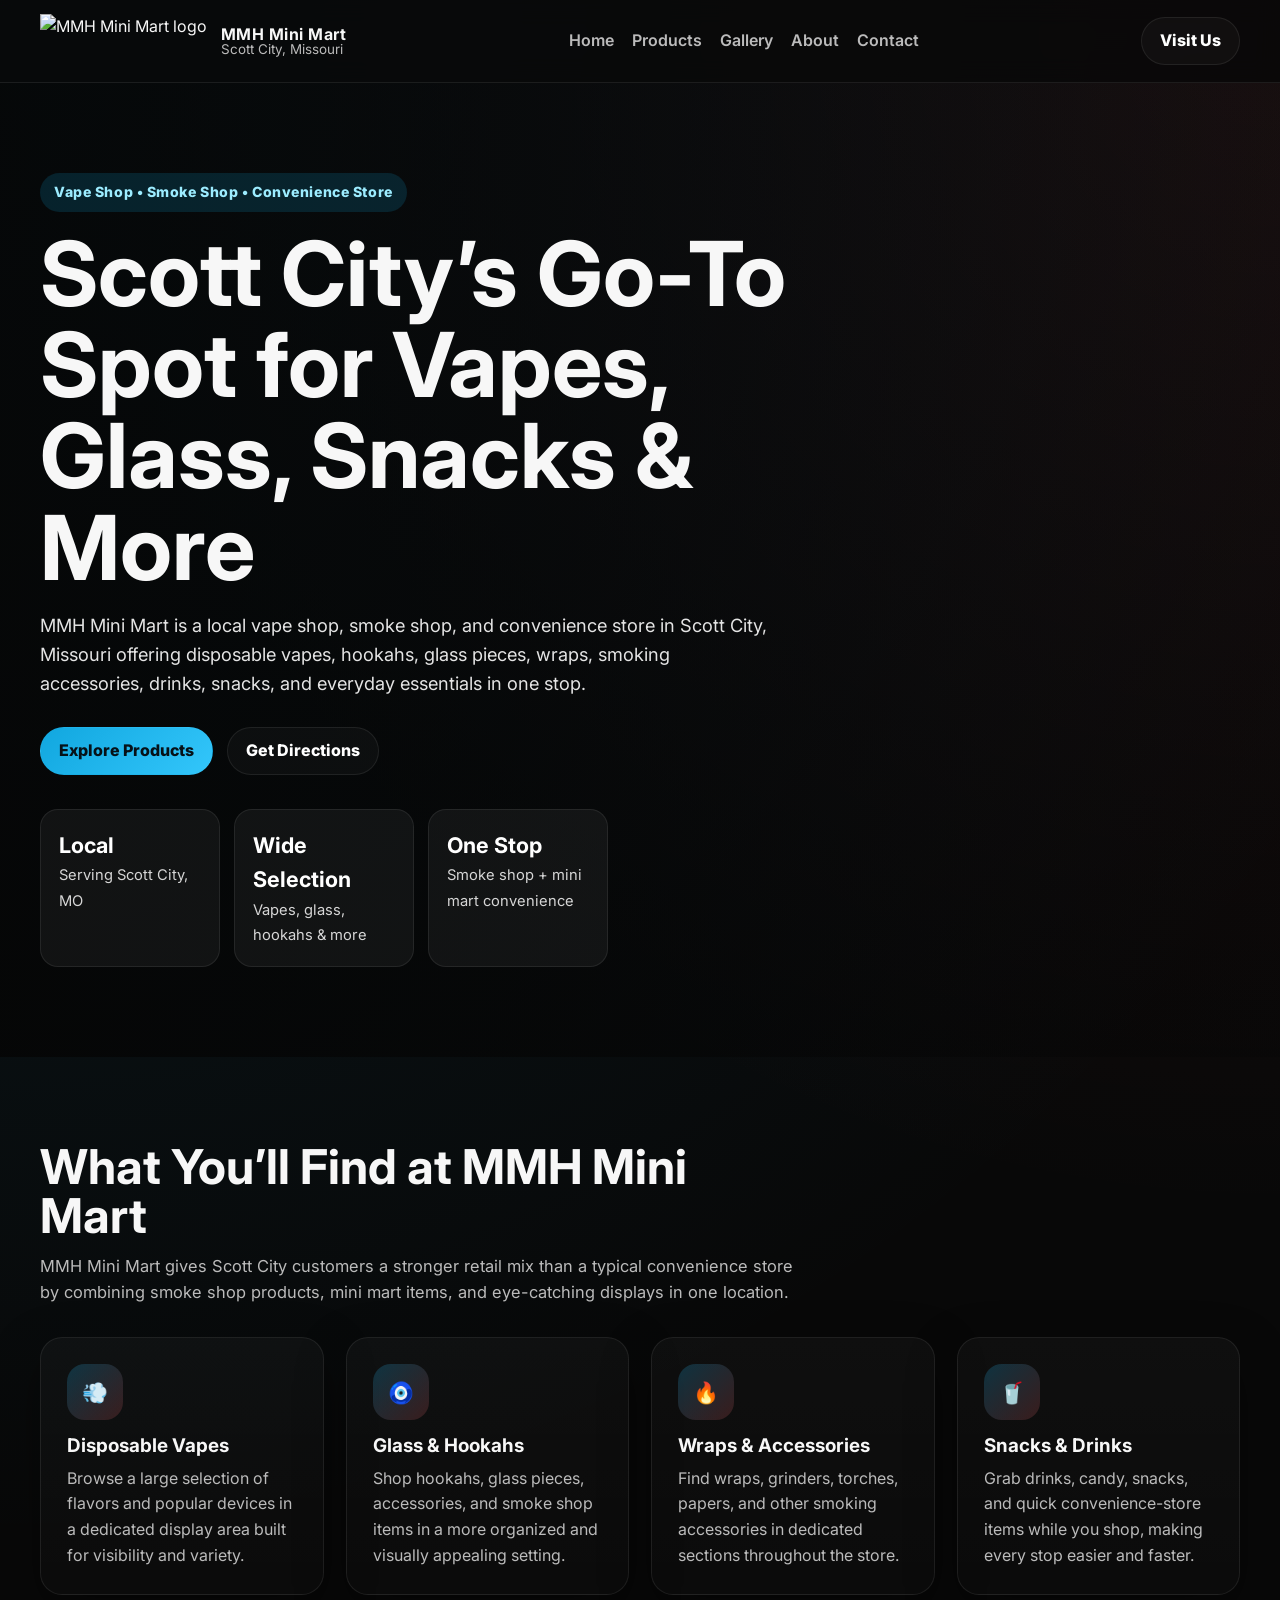
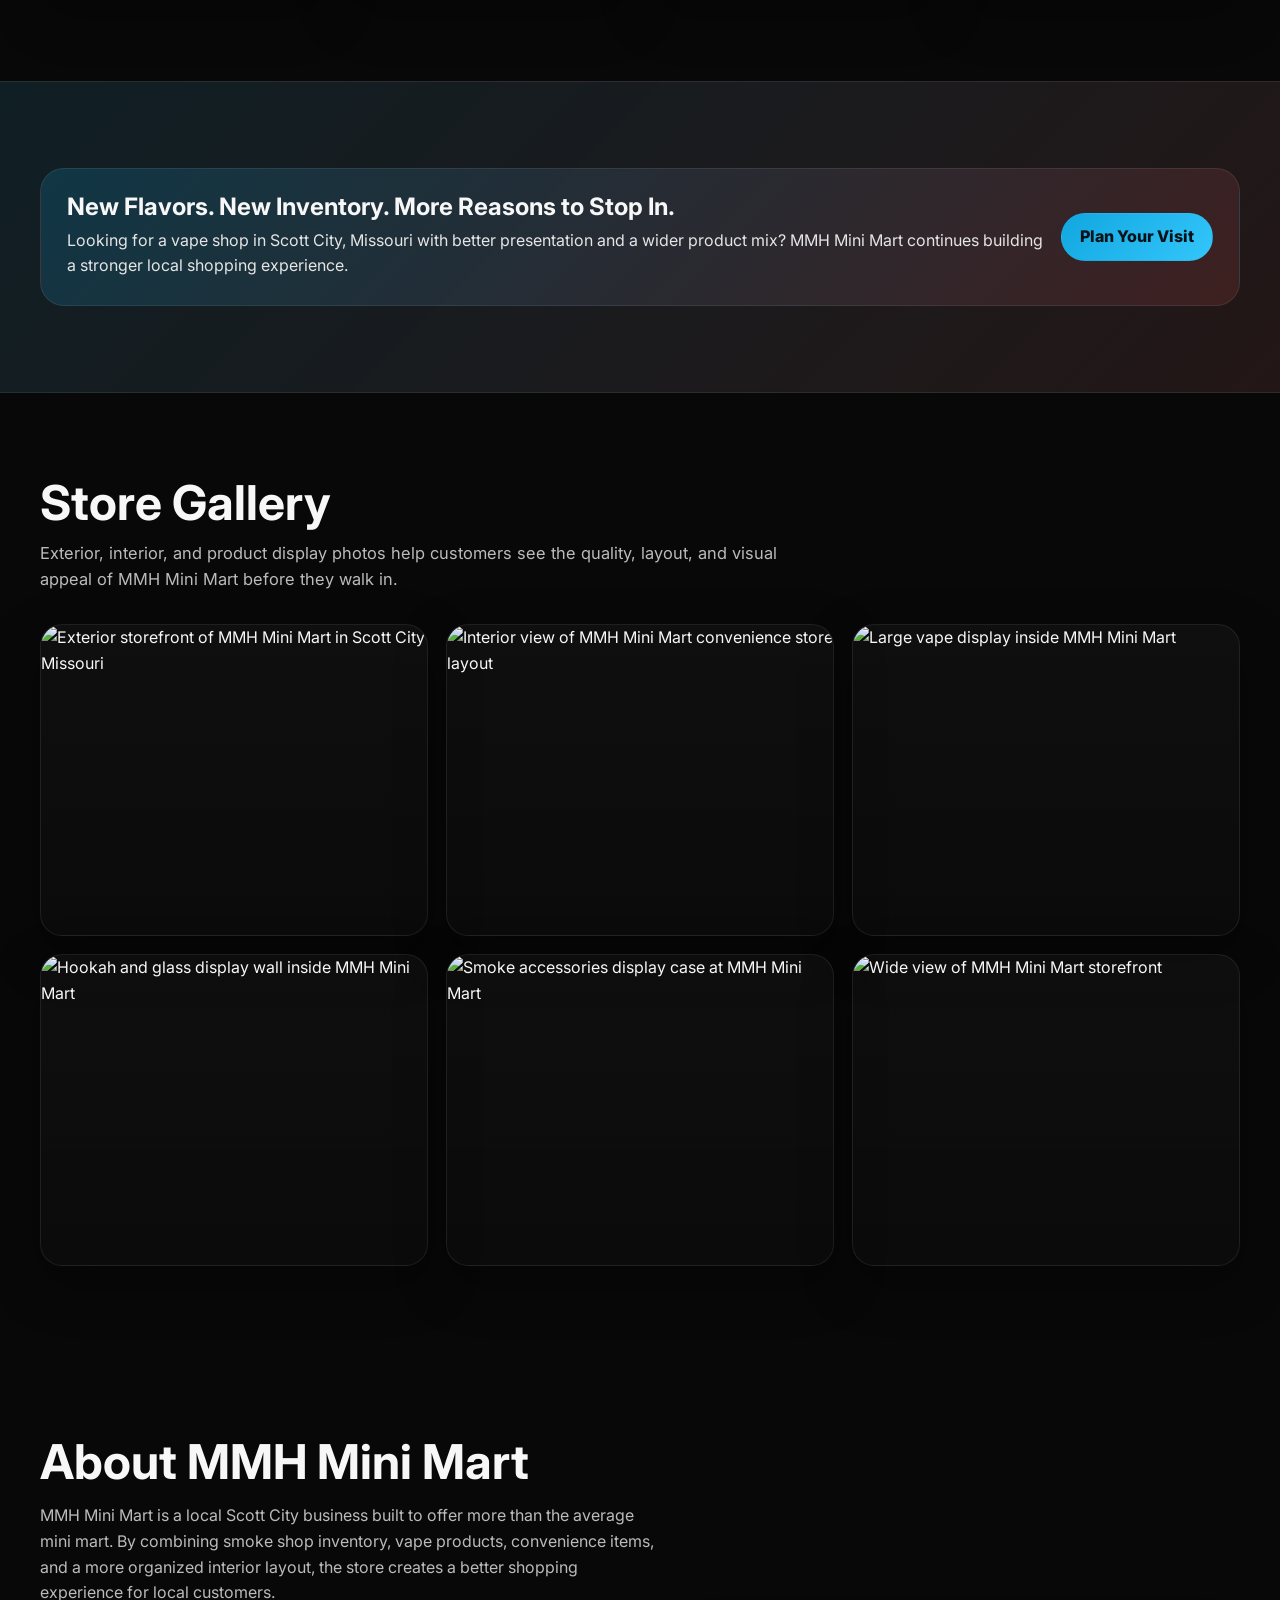
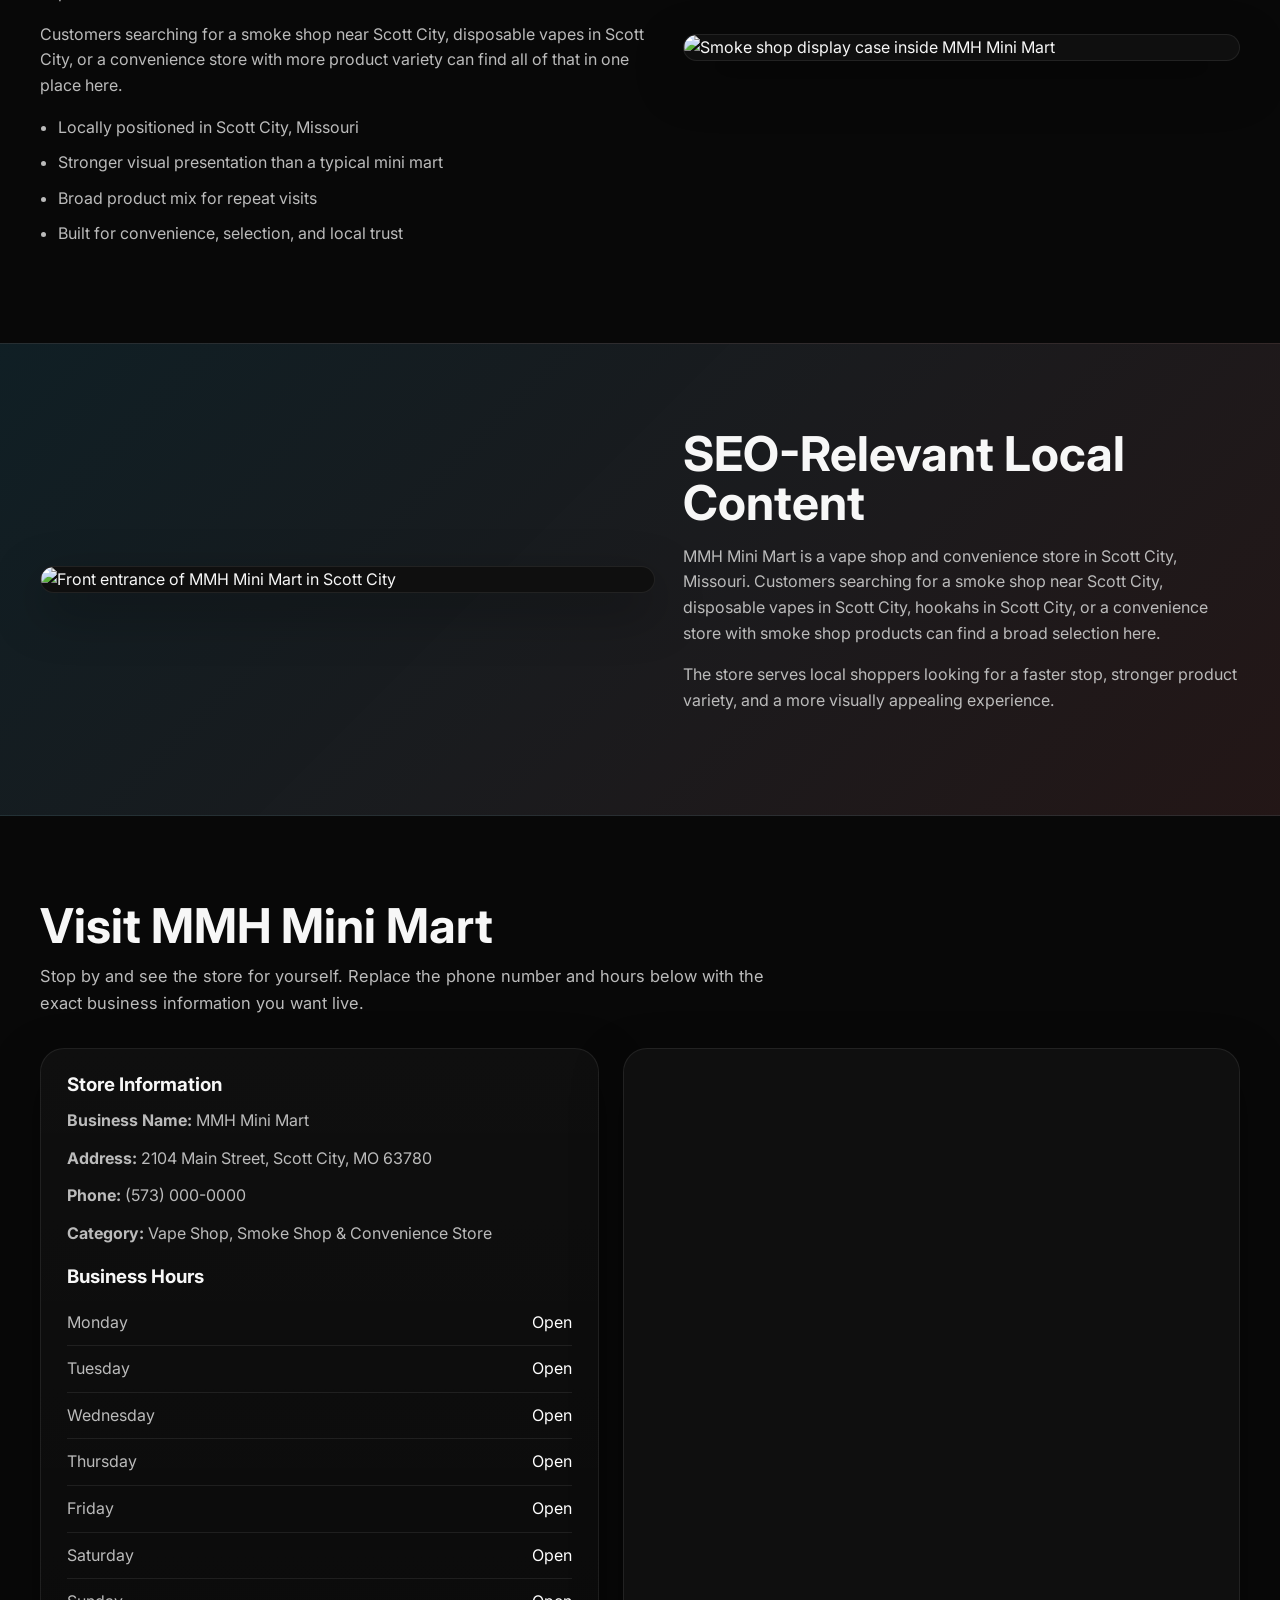
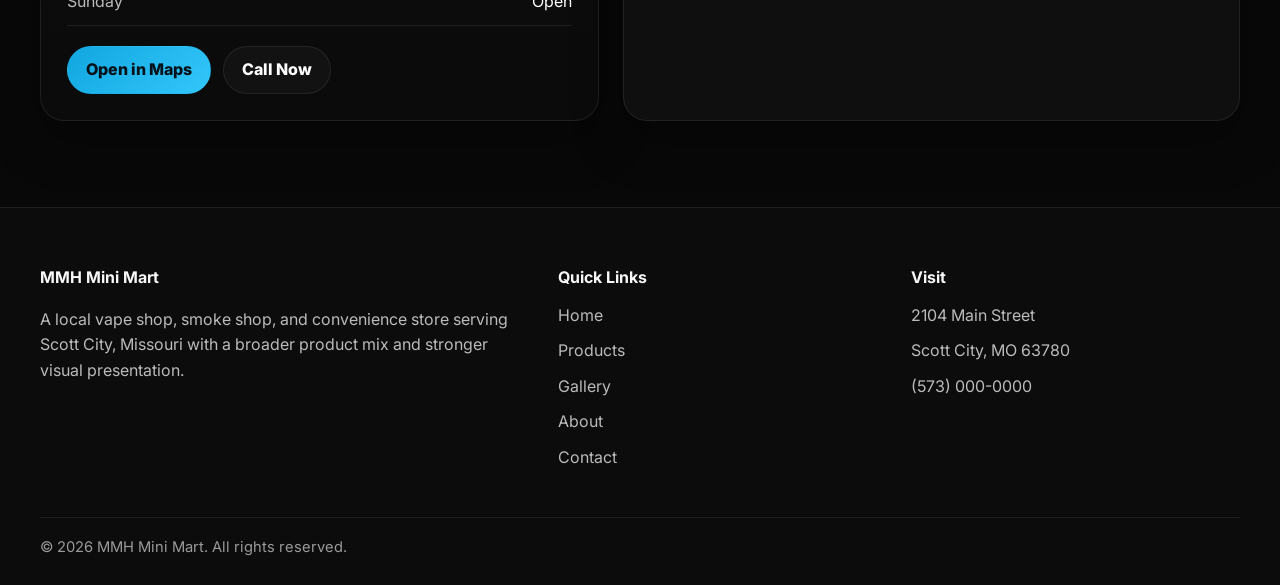
==== commit 3736a3f6: "Update index.html" ====
--- a/index.html
+++ b/index.html
@@ -4,44 +4,599 @@
   <meta charset="UTF-8" />
   <meta name="viewport" content="width=device-width, initial-scale=1.0" />
   <title>MMH Mini Mart | Vape Shop, Smoke Shop & Convenience Store in Scott City, MO</title>
-  <meta name="description" content="MMH Mini Mart is a local vape shop, smoke shop, and convenience store in Scott City, Missouri offering disposable vapes, hookahs, glass, snacks, drinks, wraps, and accessories." />
-  <meta name="keywords" content="MMH Mini Mart, vape shop Scott City MO, smoke shop Scott City, convenience store Scott City Missouri, disposable vapes Scott City, hookahs Scott City" />
+  <meta
+    name="description"
+    content="MMH Mini Mart is a vape shop, smoke shop, and convenience store in Scott City, Missouri offering disposable vapes, hookahs, glass, wraps, snacks, drinks, and everyday essentials."
+  />
+  <meta
+    name="keywords"
+    content="MMH Mini Mart, vape shop Scott City MO, smoke shop Scott City, convenience store Scott City Missouri, disposable vapes Scott City, hookah shop Scott City"
+  />
   <meta name="robots" content="index, follow" />
-  <link rel="canonical" href="https://www.mmhminimart.com/" />
   <meta property="og:title" content="MMH Mini Mart | Scott City, Missouri" />
-  <meta property="og:description" content="Visit MMH Mini Mart in Scott City for vapes, smoke shop products, snacks, drinks, and more." />
+  <meta
+    property="og:description"
+    content="Visit MMH Mini Mart in Scott City for vapes, smoke shop products, snacks, drinks, and more."
+  />
   <meta property="og:type" content="website" />
   <meta property="og:image" content="assets/photo-01.jpeg" />
-  <meta property="og:url" content="https://www.mmhminimart.com/" />
+
   <link rel="preconnect" href="https://fonts.googleapis.com" />
   <link rel="preconnect" href="https://fonts.gstatic.com" crossorigin />
-  <link href="https://fonts.googleapis.com/css2?family=Inter:wght@300;400;500;600;700;800;900&display=swap" rel="stylesheet" />
-  <link rel="stylesheet" href="styles.css" />
+  <link
+    href="https://fonts.googleapis.com/css2?family=Inter:wght@300;400;500;600;700;800;900&display=swap"
+    rel="stylesheet"
+  />
+
+  <style>
+    :root {
+      --bg: #080808;
+      --bg-soft: #111111;
+      --card: #151515;
+      --text: #f7f7f7;
+      --muted: #bbbbbb;
+      --border: rgba(255, 255, 255, 0.08);
+      --blue: #11a7df;
+      --red: #ff5c5c;
+      --cream: #f0edd2;
+      --max: 1200px;
+      --radius: 22px;
+      --shadow: 0 18px 50px rgba(0, 0, 0, 0.35);
+    }
+
+    * {
+      box-sizing: border-box;
+    }
+
+    html {
+      scroll-behavior: smooth;
+    }
+
+    body {
+      margin: 0;
+      font-family: "Inter", Arial, sans-serif;
+      color: var(--text);
+      background:
+        radial-gradient(circle at top left, rgba(17, 167, 223, 0.12), transparent 28%),
+        radial-gradient(circle at top right, rgba(255, 92, 92, 0.10), transparent 22%),
+        var(--bg);
+      line-height: 1.6;
+    }
+
+    img {
+      max-width: 100%;
+      display: block;
+    }
+
+    a {
+      text-decoration: none;
+      color: inherit;
+    }
+
+    .container {
+      width: min(calc(100% - 32px), var(--max));
+      margin: 0 auto;
+    }
+
+    .topbar {
+      position: sticky;
+      top: 0;
+      z-index: 999;
+      background: rgba(8, 8, 8, 0.86);
+      backdrop-filter: blur(12px);
+      border-bottom: 1px solid var(--border);
+    }
+
+    .nav {
+      min-height: 82px;
+      display: flex;
+      align-items: center;
+      justify-content: space-between;
+      gap: 18px;
+    }
+
+    .logo-wrap {
+      display: flex;
+      align-items: center;
+      gap: 14px;
+    }
+
+    .logo-wrap img {
+      height: 54px;
+      width: auto;
+    }
+
+    .brand-text {
+      display: flex;
+      flex-direction: column;
+      line-height: 1.05;
+    }
+
+    .brand-text strong {
+      font-size: 1rem;
+      letter-spacing: 0.03em;
+    }
+
+    .brand-text span {
+      font-size: 0.84rem;
+      color: var(--muted);
+    }
+
+    .nav-links {
+      display: flex;
+      flex-wrap: wrap;
+      gap: 18px;
+    }
+
+    .nav-links a {
+      font-weight: 600;
+      color: var(--muted);
+      transition: 0.2s ease;
+    }
+
+    .nav-links a:hover {
+      color: #fff;
+    }
+
+    .btn {
+      display: inline-flex;
+      align-items: center;
+      justify-content: center;
+      min-height: 48px;
+      padding: 0 18px;
+      border-radius: 999px;
+      font-weight: 800;
+      transition: 0.25s ease;
+      border: 1px solid transparent;
+      cursor: pointer;
+    }
+
+    .btn-primary {
+      background: linear-gradient(135deg, var(--blue), #33c6fb);
+      color: #061118;
+    }
+
+    .btn-primary:hover {
+      transform: translateY(-1px);
+      filter: brightness(1.04);
+    }
+
+    .btn-secondary {
+      background: rgba(255, 255, 255, 0.03);
+      border-color: var(--border);
+      color: #fff;
+    }
+
+    .btn-secondary:hover {
+      background: rgba(255, 255, 255, 0.06);
+    }
+
+    .hero {
+      position: relative;
+      min-height: 92vh;
+      display: grid;
+      align-items: center;
+      overflow: hidden;
+    }
+
+    .hero::before {
+      content: "";
+      position: absolute;
+      inset: 0;
+      background:
+        linear-gradient(90deg, rgba(5, 5, 5, 0.86) 0%, rgba(5, 5, 5, 0.72) 40%, rgba(5, 5, 5, 0.30) 100%),
+        url("assets/IMG_2518.jpeg") center/cover no-repeat;
+    }
+
+    .hero-inner {
+      position: relative;
+      z-index: 1;
+      padding: 90px 0;
+    }
+
+    .eyebrow {
+      display: inline-block;
+      margin-bottom: 16px;
+      padding: 8px 14px;
+      border-radius: 999px;
+      background: rgba(17, 167, 223, 0.16);
+      color: #9cecff;
+      font-size: 0.88rem;
+      font-weight: 800;
+      letter-spacing: 0.04em;
+    }
+
+    h1, h2, h3 {
+      line-height: 1.02;
+      margin-top: 0;
+    }
+
+    .hero h1 {
+      font-size: clamp(2.8rem, 7vw, 5.8rem);
+      max-width: 780px;
+      margin-bottom: 18px;
+    }
+
+    .hero p {
+      max-width: 730px;
+      margin: 0 0 28px;
+      color: #e4e4e4;
+      font-size: clamp(1rem, 2vw, 1.14rem);
+    }
+
+    .hero-buttons {
+      display: flex;
+      flex-wrap: wrap;
+      gap: 14px;
+    }
+
+    .hero-stats {
+      margin-top: 34px;
+      display: grid;
+      grid-template-columns: repeat(3, minmax(0, 180px));
+      gap: 14px;
+      max-width: 620px;
+    }
+
+    .stat {
+      padding: 18px;
+      border-radius: 18px;
+      background: rgba(255, 255, 255, 0.05);
+      border: 1px solid var(--border);
+    }
+
+    .stat strong {
+      display: block;
+      font-size: 1.35rem;
+      color: #fff;
+    }
+
+    .stat span {
+      color: #d6d6d6;
+      font-size: 0.92rem;
+    }
+
+    .section {
+      padding: 86px 0;
+    }
+
+    .section-head {
+      max-width: 760px;
+      margin-bottom: 32px;
+    }
+
+    .section-head h2 {
+      font-size: clamp(2rem, 4vw, 3rem);
+      margin-bottom: 12px;
+    }
+
+    .section-head p {
+      margin: 0;
+      color: var(--muted);
+      font-size: 1.03rem;
+    }
+
+    .grid-2,
+    .grid-3,
+    .grid-4 {
+      display: grid;
+      gap: 22px;
+    }
+
+    .grid-2 {
+      grid-template-columns: repeat(2, minmax(0, 1fr));
+    }
+
+    .grid-3 {
+      grid-template-columns: repeat(3, minmax(0, 1fr));
+    }
+
+    .grid-4 {
+      grid-template-columns: repeat(4, minmax(0, 1fr));
+    }
+
+    .card,
+    .gallery-card {
+      background: linear-gradient(180deg, rgba(255,255,255,0.03), rgba(255,255,255,0.015));
+      border: 1px solid var(--border);
+      border-radius: var(--radius);
+      box-shadow: var(--shadow);
+    }
+
+    .card {
+      padding: 26px;
+    }
+
+    .card h3 {
+      margin-bottom: 10px;
+      font-size: 1.18rem;
+    }
+
+    .card p {
+      color: var(--muted);
+      margin: 0;
+    }
+
+    .feature-icon {
+      width: 56px;
+      height: 56px;
+      display: inline-flex;
+      align-items: center;
+      justify-content: center;
+      border-radius: 18px;
+      margin-bottom: 16px;
+      background: linear-gradient(135deg, rgba(17,167,223,0.24), rgba(255,92,92,0.18));
+      font-size: 1.3rem;
+    }
+
+    .band {
+      background:
+        linear-gradient(135deg, rgba(17, 167, 223, 0.10), rgba(255, 92, 92, 0.08)),
+        #101010;
+      border-top: 1px solid var(--border);
+      border-bottom: 1px solid var(--border);
+    }
+
+    .promo {
+      padding: 26px;
+      border-radius: 24px;
+      background: linear-gradient(135deg, rgba(17,167,223,0.18), rgba(255,92,92,0.13));
+      border: 1px solid var(--border);
+      display: grid;
+      grid-template-columns: 1fr auto;
+      gap: 16px;
+      align-items: center;
+    }
+
+    .promo h3 {
+      font-size: 1.5rem;
+      margin-bottom: 8px;
+    }
+
+    .promo p {
+      margin: 0;
+      color: #e5e5e5;
+    }
+
+    .split {
+      display: grid;
+      grid-template-columns: 1.05fr 0.95fr;
+      gap: 28px;
+      align-items: center;
+    }
+
+    .media-frame {
+      overflow: hidden;
+      border-radius: 24px;
+      border: 1px solid var(--border);
+      box-shadow: var(--shadow);
+      background: #0f0f0f;
+    }
+
+    .media-frame img {
+      width: 100%;
+      height: 100%;
+      object-fit: cover;
+    }
+
+    .copy h2 {
+      font-size: clamp(2rem, 4vw, 3rem);
+      margin-bottom: 12px;
+    }
+
+    .copy p {
+      color: var(--muted);
+      margin-bottom: 16px;
+    }
+
+    .feature-list {
+      margin: 16px 0 0;
+      padding-left: 18px;
+      color: var(--muted);
+    }
+
+    .feature-list li {
+      margin-bottom: 10px;
+    }
+
+    .gallery-grid {
+      display: grid;
+      grid-template-columns: repeat(3, minmax(0, 1fr));
+      gap: 18px;
+    }
+
+    .gallery-card {
+      overflow: hidden;
+    }
+
+    .gallery-card img {
+      width: 100%;
+      height: 310px;
+      object-fit: cover;
+      transition: transform 0.35s ease;
+    }
+
+    .gallery-card:hover img {
+      transform: scale(1.04);
+    }
+
+    .contact-layout {
+      display: grid;
+      grid-template-columns: 0.95fr 1.05fr;
+      gap: 24px;
+    }
+
+    .contact-box {
+      padding: 26px;
+      background: linear-gradient(180deg, rgba(255,255,255,0.03), rgba(255,255,255,0.015));
+      border: 1px solid var(--border);
+      border-radius: 24px;
+      box-shadow: var(--shadow);
+    }
+
+    .contact-box h3 {
+      margin-bottom: 14px;
+    }
+
+    .contact-list {
+      list-style: none;
+      padding: 0;
+      margin: 0 0 20px;
+    }
+
+    .contact-list li {
+      margin-bottom: 12px;
+      color: var(--muted);
+    }
+
+    .hours {
+      width: 100%;
+      border-collapse: collapse;
+    }
+
+    .hours td {
+      padding: 10px 0;
+      border-bottom: 1px solid var(--border);
+      color: var(--muted);
+    }
+
+    .hours td:last-child {
+      color: #fff;
+      text-align: right;
+    }
+
+    .map-frame {
+      overflow: hidden;
+      border-radius: 24px;
+      border: 1px solid var(--border);
+      background: #0f0f0f;
+      min-height: 430px;
+      box-shadow: var(--shadow);
+    }
+
+    .map-frame iframe {
+      width: 100%;
+      height: 100%;
+      min-height: 430px;
+      border: 0;
+    }
+
+    .footer {
+      border-top: 1px solid var(--border);
+      background: #0c0c0c;
+    }
+
+    .footer-inner {
+      padding: 36px 0;
+      display: grid;
+      grid-template-columns: 1.2fr 0.8fr 0.8fr;
+      gap: 24px;
+    }
+
+    .footer h4 {
+      margin-bottom: 12px;
+    }
+
+    .footer p,
+    .footer a,
+    .footer li {
+      color: var(--muted);
+    }
+
+    .footer ul {
+      list-style: none;
+      padding: 0;
+      margin: 0;
+    }
+
+    .footer ul li {
+      margin-bottom: 10px;
+    }
+
+    .footer-bottom {
+      padding: 18px 0 26px;
+      border-top: 1px solid var(--border);
+      color: #9a9a9a;
+      font-size: 0.92rem;
+    }
+
+    @media (max-width: 1100px) {
+      .grid-4 {
+        grid-template-columns: repeat(2, minmax(0, 1fr));
+      }
+
+      .gallery-grid {
+        grid-template-columns: repeat(2, minmax(0, 1fr));
+      }
+    }
+
+    @media (max-width: 900px) {
+      .nav {
+        flex-wrap: wrap;
+        padding: 14px 0;
+      }
+
+      .nav-links {
+        width: 100%;
+        order: 3;
+        padding-top: 8px;
+      }
+
+      .grid-2,
+      .grid-3,
+      .split,
+      .contact-layout,
+      .promo {
+        grid-template-columns: 1fr;
+      }
+
+      .hero-stats {
+        grid-template-columns: 1fr;
+        max-width: 100%;
+      }
+    }
+
+    @media (max-width: 700px) {
+      .grid-4,
+      .gallery-grid,
+      .footer-inner {
+        grid-template-columns: 1fr;
+      }
+
+      .hero {
+        min-height: auto;
+      }
+
+      .hero-inner {
+        padding: 72px 0;
+      }
+    }
+  </style>
+
   <script type="application/ld+json">
-  {
-    "@context": "https://schema.org",
-    "@type": "ConvenienceStore",
-    "name": "MMH Mini Mart",
-    "image": "https://www.mmhminimart.com/assets/photo-01.jpeg",
-    "url": "https://www.mmhminimart.com/",
-    "telephone": "+1-573-000-0000",
-    "address": {
-      "@type": "PostalAddress",
-      "streetAddress": "2104 Main Street",
-      "addressLocality": "Scott City",
-      "addressRegion": "MO",
-      "postalCode": "63780",
-      "addressCountry": "US"
-    },
-    "description": "MMH Mini Mart is a local vape shop, smoke shop, and convenience store in Scott City, Missouri.",
-    "priceRange": "$$"
-  }
+    {
+      "@context": "https://schema.org",
+      "@type": "ConvenienceStore",
+      "name": "MMH Mini Mart",
+      "image": "assets/IMG_2518.jpeg",
+      "description": "MMH Mini Mart is a local vape shop, smoke shop, and convenience store in Scott City, Missouri.",
+      "address": {
+        "@type": "PostalAddress",
+        "streetAddress": "2104 Main Street",
+        "addressLocality": "Scott City",
+        "addressRegion": "MO",
+        "postalCode": "63780",
+        "addressCountry": "US"
+      },
+      "telephone": "+1-573-000-0000",
+      "priceRange": "$$"
+    }
   </script>
 </head>
 <body>
   <header class="topbar">
     <div class="container nav">
-      <a class="logo-wrap" href="index.html">
+      <a class="logo-wrap" href="#home">
         <img src="assets/mmh-logo.png" alt="MMH Mini Mart logo" />
         <div class="brand-text">
           <strong>MMH Mini Mart</strong>
@@ -50,32 +605,30 @@
       </a>
 
       <nav class="nav-links">
-        <a class="active" href="index.html">Home</a>
-        <a href="products.html">Products</a>
-        <a href="gallery.html">Gallery</a>
-        <a href="about.html">About</a>
-        <a href="locations.html">Location</a>
-        <a href="contact.html">Contact</a>
+        <a href="#home">Home</a>
+        <a href="#products">Products</a>
+        <a href="#gallery">Gallery</a>
+        <a href="#about">About</a>
+        <a href="#contact">Contact</a>
       </nav>
 
-      <div class="nav-actions">
-        <a class="btn btn-secondary" href="contact.html">Visit Us</a>
-      </div>
+      <a class="btn btn-secondary" href="#contact">Visit Us</a>
     </div>
   </header>
 
   <main>
-    <section class="hero">
+    <section class="hero" id="home">
       <div class="container hero-inner">
-        <span class="eyebrow">Local Vape, Smoke & Convenience Store</span>
+        <span class="eyebrow">Vape Shop • Smoke Shop • Convenience Store</span>
         <h1>Scott City’s Go-To Spot for Vapes, Glass, Snacks & More</h1>
         <p>
-          MMH Mini Mart is a local convenience store and smoke shop in Scott City, Missouri offering disposable vapes,
-          hookahs, glass products, wraps, smoking accessories, drinks, snacks, and everyday essentials in one convenient stop.
+          MMH Mini Mart is a local vape shop, smoke shop, and convenience store in Scott City, Missouri offering disposable vapes,
+          hookahs, glass pieces, wraps, smoking accessories, drinks, snacks, and everyday essentials in one stop.
         </p>
+
         <div class="hero-buttons">
-          <a class="btn btn-primary" href="products.html">Explore Products</a>
-          <a class="btn btn-secondary" href="contact.html">Get Directions</a>
+          <a class="btn btn-primary" href="#products">Explore Products</a>
+          <a class="btn btn-secondary" href="#contact">Get Directions</a>
         </div>
 
         <div class="hero-stats">
@@ -95,13 +648,13 @@
       </div>
     </section>
 
-    <section class="section">
+    <section class="section" id="products">
       <div class="container">
         <div class="section-head">
-          <h2>Why People Stop at MMH Mini Mart</h2>
+          <h2>What You’ll Find at MMH Mini Mart</h2>
           <p>
-            We combine convenience-store essentials with smoke shop inventory, giving customers a cleaner,
-            more visually appealing shopping experience with a wide range of products under one roof.
+            MMH Mini Mart gives Scott City customers a stronger retail mix than a typical convenience store by combining smoke shop products,
+            mini mart items, and eye-catching displays in one location.
           </p>
         </div>
 
@@ -109,25 +662,25 @@
           <article class="card">
             <div class="feature-icon">💨</div>
             <h3>Disposable Vapes</h3>
-            <p>Browse a strong selection of popular devices, flavors, and new arrivals in a dedicated display area.</p>
+            <p>Browse a large selection of flavors and popular devices in a dedicated display area built for visibility and variety.</p>
           </article>
 
           <article class="card">
             <div class="feature-icon">🧿</div>
             <h3>Glass & Hookahs</h3>
-            <p>Shop glass pieces, hookahs, accessories, and smoke-shop products in an organized retail environment.</p>
+            <p>Shop hookahs, glass pieces, accessories, and smoke shop items in a more organized and visually appealing setting.</p>
+          </article>
+
+          <article class="card">
+            <div class="feature-icon">🔥</div>
+            <h3>Wraps & Accessories</h3>
+            <p>Find wraps, grinders, torches, papers, and other smoking accessories in dedicated sections throughout the store.</p>
           </article>
 
           <article class="card">
             <div class="feature-icon">🥤</div>
             <h3>Snacks & Drinks</h3>
-            <p>Grab cold drinks, snacks, and mini-mart essentials while you shop, making every visit easy and efficient.</p>
-          </article>
-
-          <article class="card">
-            <div class="feature-icon">📍</div>
-            <h3>Local Convenience</h3>
-            <p>Located on Main Street in Scott City, MMH Mini Mart is built to serve local customers quickly and reliably.</p>
+            <p>Grab drinks, candy, snacks, and quick convenience-store items while you shop, making every stop easier and faster.</p>
           </article>
         </div>
       </div>
@@ -137,95 +690,147 @@
       <div class="container">
         <div class="promo">
           <div>
-            <h3>New Flavors, New Inventory, New Reasons to Stop In</h3>
+            <h3>New Flavors. New Inventory. More Reasons to Stop In.</h3>
             <p>
-              Looking for a vape shop in Scott City, Missouri with an eye-catching product selection and a cleaner shopping experience?
-              MMH Mini Mart continues expanding inventory so customers can find new options and everyday favorites in one place.
+              Looking for a vape shop in Scott City, Missouri with better presentation and a wider product mix?
+              MMH Mini Mart continues building a stronger local shopping experience.
             </p>
           </div>
-          <a class="btn btn-primary" href="products.html">View Product Categories</a>
+          <a class="btn btn-primary" href="#contact">Plan Your Visit</a>
         </div>
       </div>
     </section>
 
-    <section class="section">
+    <section class="section" id="gallery">
+      <div class="container">
+        <div class="section-head">
+          <h2>Store Gallery</h2>
+          <p>
+            Exterior, interior, and product display photos help customers see the quality, layout, and visual appeal of MMH Mini Mart before they walk in.
+          </p>
+        </div>
+
+        <div class="gallery-grid">
+          <div class="gallery-card">
+            <img src="assets/IMG_2518.jpeg" alt="Exterior storefront of MMH Mini Mart in Scott City Missouri" />
+          </div>
+          <div class="gallery-card">
+            <img src="assets/photo-03.jpeg" alt="Interior view of MMH Mini Mart convenience store layout" />
+          </div>
+          <div class="gallery-card">
+            <img src="assets/IMG_2519.jpeg" alt="Large vape display inside MMH Mini Mart" />
+          </div>
+          <div class="gallery-card">
+            <img src="assets/photo-04.jpeg" alt="Hookah and glass display wall inside MMH Mini Mart" />
+          </div>
+          <div class="gallery-card">
+            <img src="assets/IMG_2524.jpeg" alt="Smoke accessories display case at MMH Mini Mart" />
+          </div>
+          <div class="gallery-card">
+            <img src="assets/IMG_2536.jpeg" alt="Wide view of MMH Mini Mart storefront" />
+          </div>
+        </div>
+      </div>
+    </section>
+
+    <section class="section" id="about">
       <div class="container split">
         <div class="copy">
-          <h2>Built to Look Better Than the Average Convenience Store</h2>
+          <h2>About MMH Mini Mart</h2>
           <p>
-            MMH Mini Mart stands out visually with organized displays, bright product sections, modern shelving,
-            and a wide-open interior that makes shopping more inviting. The store is designed to feel cleaner,
-            more professional, and easier to browse than the typical mini mart.
+            MMH Mini Mart is a local Scott City business built to offer more than the average mini mart.
+            By combining smoke shop inventory, vape products, convenience items, and a more organized interior layout,
+            the store creates a better shopping experience for local customers.
           </p>
           <p>
-            That visual presentation matters. It builds trust with customers, improves walk-in experience,
-            and reinforces MMH Mini Mart as a serious local destination for vape and smoke shop products.
+            Customers searching for a smoke shop near Scott City, disposable vapes in Scott City,
+            or a convenience store with more product variety can find all of that in one place here.
           </p>
           <ul class="feature-list">
-            <li>Dedicated smoke shop displays</li>
-            <li>Large interior with clean layout</li>
-            <li>Exterior storefront visibility on Main Street</li>
-            <li>Multiple product categories for convenience and retention</li>
+            <li>Locally positioned in Scott City, Missouri</li>
+            <li>Stronger visual presentation than a typical mini mart</li>
+            <li>Broad product mix for repeat visits</li>
+            <li>Built for convenience, selection, and local trust</li>
           </ul>
         </div>
 
         <div class="media-frame">
-          <img src="assets/photo-03.jpeg" alt="Inside MMH Mini Mart showing interior store layout" />
+          <img src="assets/IMG_2504.jpeg" alt="Smoke shop display case inside MMH Mini Mart" />
         </div>
       </div>
     </section>
 
-    <section class="section">
+    <section class="section band">
+      <div class="container split">
+        <div class="media-frame">
+          <img src="assets/IMG_2507.jpeg" alt="Front entrance of MMH Mini Mart in Scott City" />
+        </div>
+
+        <div class="copy">
+          <h2>SEO-Relevant Local Content</h2>
+          <p>
+            MMH Mini Mart is a vape shop and convenience store in Scott City, Missouri. Customers searching for a smoke shop near Scott City,
+            disposable vapes in Scott City, hookahs in Scott City, or a convenience store with smoke shop products can find a broad selection here.
+          </p>
+          <p>
+            The store serves local shoppers looking for a faster stop, stronger product variety, and a more visually appealing experience.
+          </p>
+        </div>
+      </div>
+    </section>
+
+    <section class="section" id="contact">
       <div class="container">
         <div class="section-head">
-          <h2>Featured Store Highlights</h2>
+          <h2>Visit MMH Mini Mart</h2>
           <p>
-            These product areas help define MMH Mini Mart’s identity as both a smoke shop and convenience stop in Scott City.
+            Stop by and see the store for yourself. Replace the phone number and hours below with the exact business information you want live.
           </p>
         </div>
 
-        <div class="grid-3">
-          <article class="product-card">
-            <img src="assets/IMG_2519.jpeg" alt="Large vape display inside MMH Mini Mart" />
-            <span class="product-tag">Popular Category</span>
-            <h3>Vape Display</h3>
-            <p>Large-format vape displays showcase a broad mix of flavors and brands for customers looking for variety and convenience.</p>
-          </article>
-
-          <article class="product-card">
-            <img src="assets/photo-04.jpeg" alt="Glass and hookah wall display inside MMH Mini Mart" />
-            <span class="product-tag">Smoke Shop</span>
-            <h3>Glass & Hookah Selection</h3>
-            <p>From hookahs to glass pieces and accessories, this section gives customers more reasons to choose MMH Mini Mart locally.</p>
-          </article>
-
-          <article class="product-card">
-            <img src="assets/IMG_2518.jpeg" alt="Storefront exterior of MMH Mini Mart in Scott City Missouri" />
-            <span class="product-tag">Easy to Find</span>
-            <h3>Scott City Storefront</h3>
-            <p>Strong curb visibility and a clean storefront make MMH Mini Mart easier to recognize, trust, and revisit.</p>
-          </article>
-        </div>
-      </div>
-    </section>
-
-    <section class="section band">
-      <div class="container split reverse">
-        <div class="media-frame">
-          <img src="assets/IMG_2504.jpeg" alt="Smoke shop display case inside MMH Mini Mart" />
-        </div>
-
-        <div class="copy">
-          <h2>SEO-Relevant Local Store Content</h2>
-          <p>
-            MMH Mini Mart is a vape shop and convenience store in Scott City, Missouri. Customers searching for a smoke shop near Scott City,
-            disposable vapes in Scott City, or a local mini mart with smoking accessories can find a broad range of products here.
-          </p>
-          <p>
-            The store serves local shoppers looking for convenience, variety, and a better overall retail experience.
-            Whether someone needs snacks, drinks, hookahs, wraps, or vape products, MMH Mini Mart offers multiple categories in a single stop.
-          </p>
-          <a class="btn btn-primary" href="contact.html">Plan Your Visit</a>
+        <div class="contact-layout">
+          <div class="contact-box">
+            <h3>Store Information</h3>
+
+            <ul class="contact-list">
+              <li><strong>Business Name:</strong> MMH Mini Mart</li>
+              <li><strong>Address:</strong> 2104 Main Street, Scott City, MO 63780</li>
+              <li><strong>Phone:</strong> <a href="tel:+15730000000">(573) 000-0000</a></li>
+              <li><strong>Category:</strong> Vape Shop, Smoke Shop & Convenience Store</li>
+            </ul>
+
+            <h3>Business Hours</h3>
+            <table class="hours">
+              <tr><td>Monday</td><td>Open</td></tr>
+              <tr><td>Tuesday</td><td>Open</td></tr>
+              <tr><td>Wednesday</td><td>Open</td></tr>
+              <tr><td>Thursday</td><td>Open</td></tr>
+              <tr><td>Friday</td><td>Open</td></tr>
+              <tr><td>Saturday</td><td>Open</td></tr>
+              <tr><td>Sunday</td><td>Open</td></tr>
+            </table>
+
+            <div style="margin-top:20px; display:flex; flex-wrap:wrap; gap:12px;">
+              <a
+                class="btn btn-primary"
+                href="https://www.google.com/maps/search/?api=1&query=2104+Main+Street,+Scott+City,+MO"
+                target="_blank"
+                rel="noopener"
+              >
+                Open in Maps
+              </a>
+              <a class="btn btn-secondary" href="tel:+15730000000">Call Now</a>
+            </div>
+          </div>
+
+          <div class="map-frame">
+            <iframe
+              src="https://www.google.com/maps?q=2104+Main+Street,+Scott+City,+MO&output=embed"
+              loading="lazy"
+              referrerpolicy="no-referrer-when-downgrade"
+              title="Map showing MMH Mini Mart in Scott City Missouri">
+            </iframe>
+          </div>
         </div>
       </div>
     </section>
@@ -236,19 +841,18 @@
       <div>
         <h4>MMH Mini Mart</h4>
         <p>
-          Local vape shop, smoke shop, and convenience store serving Scott City, Missouri with a broader product mix and cleaner visual presentation.
+          A local vape shop, smoke shop, and convenience store serving Scott City, Missouri with a broader product mix and stronger visual presentation.
         </p>
       </div>
 
       <div>
-        <h4>Pages</h4>
+        <h4>Quick Links</h4>
         <ul>
-          <li><a href="index.html">Home</a></li>
-          <li><a href="products.html">Products</a></li>
-          <li><a href="gallery.html">Gallery</a></li>
-          <li><a href="about.html">About</a></li>
-          <li><a href="locations.html">Location</a></li>
-          <li><a href="contact.html">Contact</a></li>
+          <li><a href="#home">Home</a></li>
+          <li><a href="#products">Products</a></li>
+          <li><a href="#gallery">Gallery</a></li>
+          <li><a href="#about">About</a></li>
+          <li><a href="#contact">Contact</a></li>
         </ul>
       </div>
 
@@ -256,8 +860,8 @@
         <h4>Visit</h4>
         <ul>
           <li>2104 Main Street</li>
-          <li>Scott City, MO</li>
-          <li><a href="contact.html">Get directions</a></li>
+          <li>Scott City, MO 63780</li>
+          <li><a href="tel:+15730000000">(573) 000-0000</a></li>
         </ul>
       </div>
     </div>
